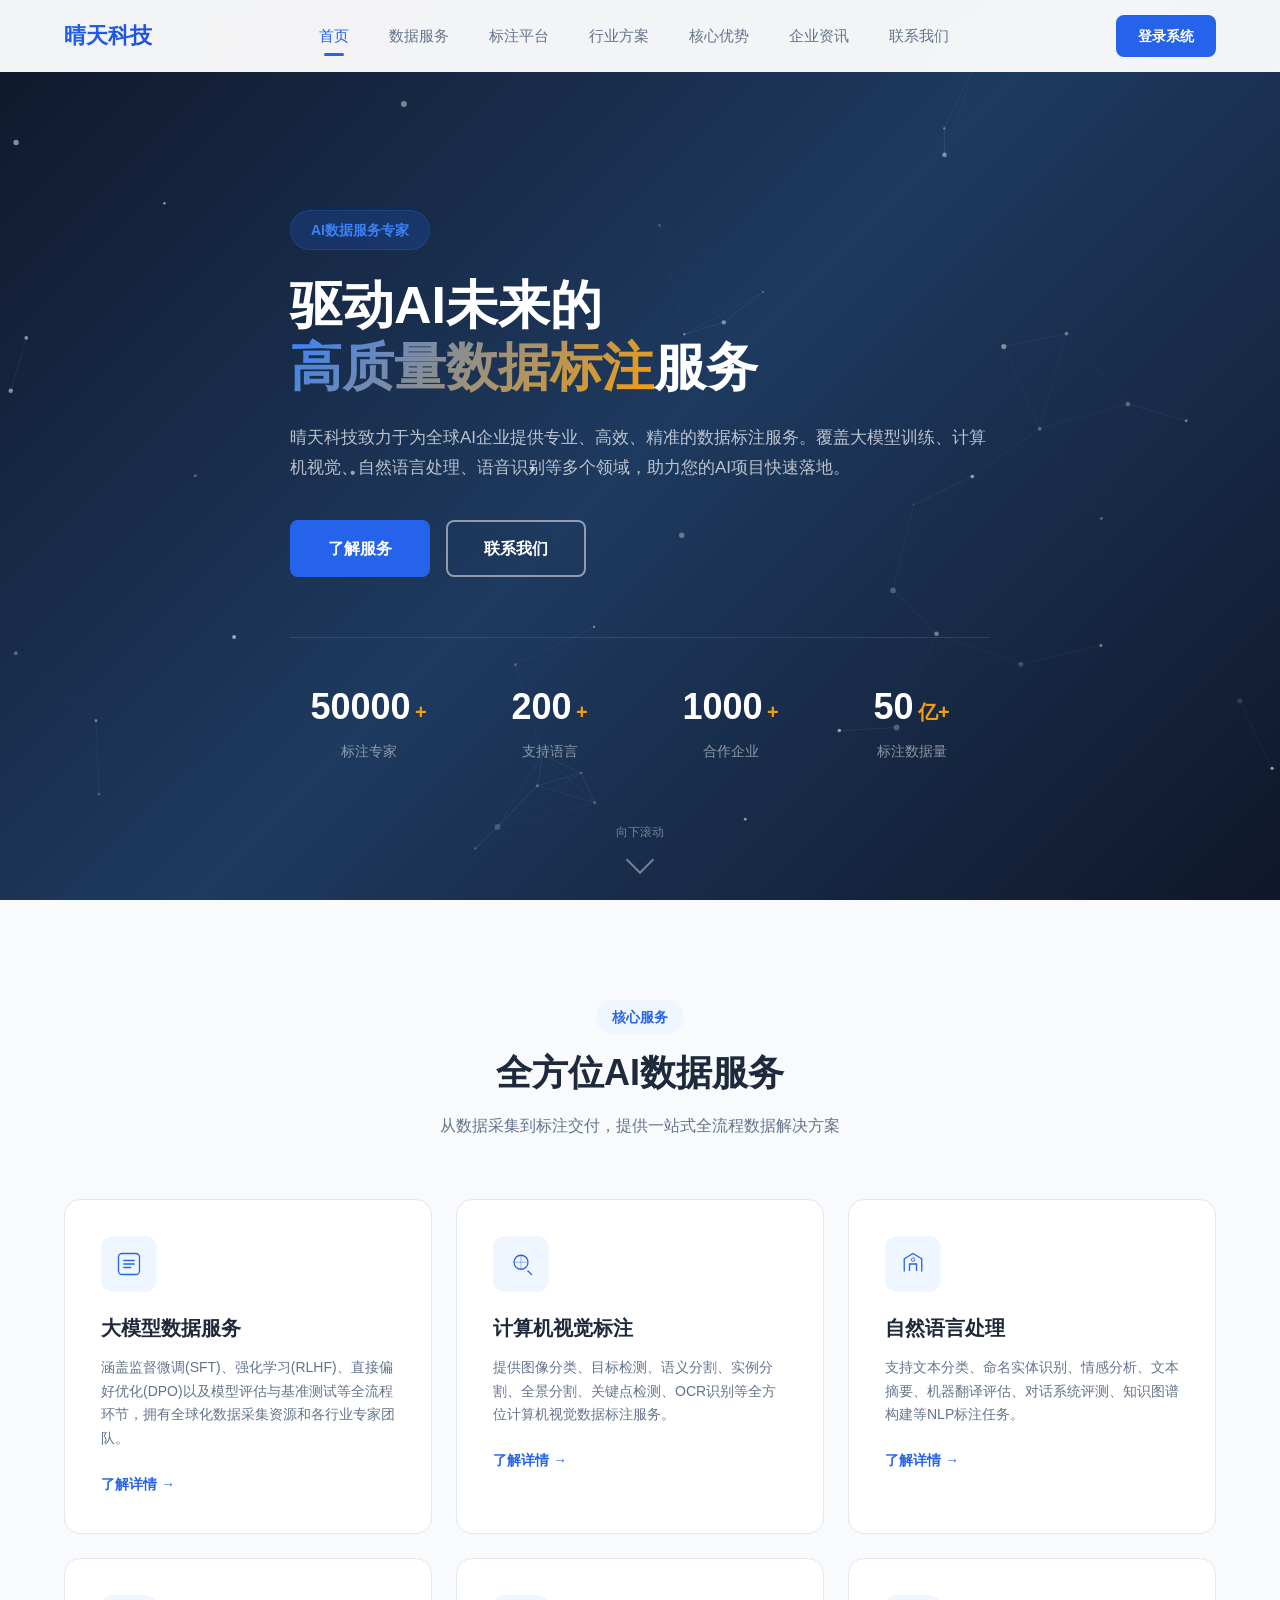
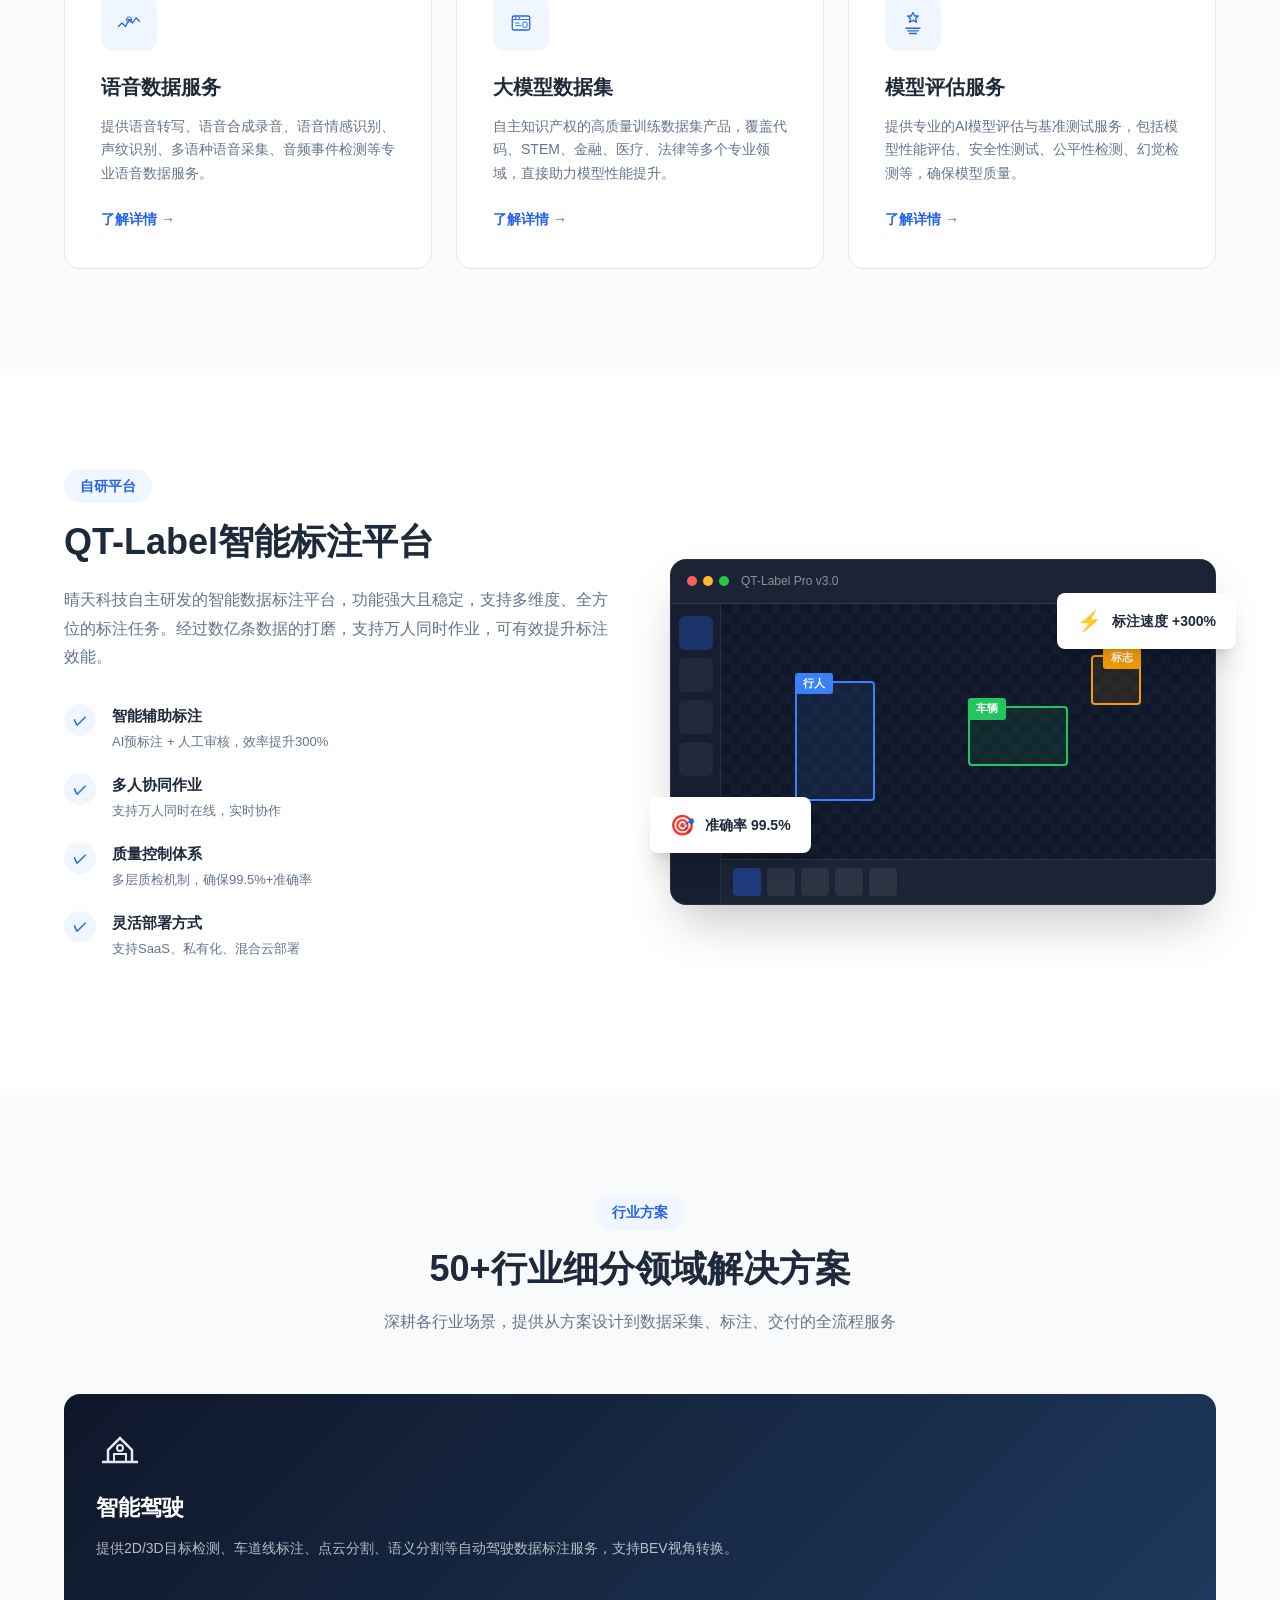
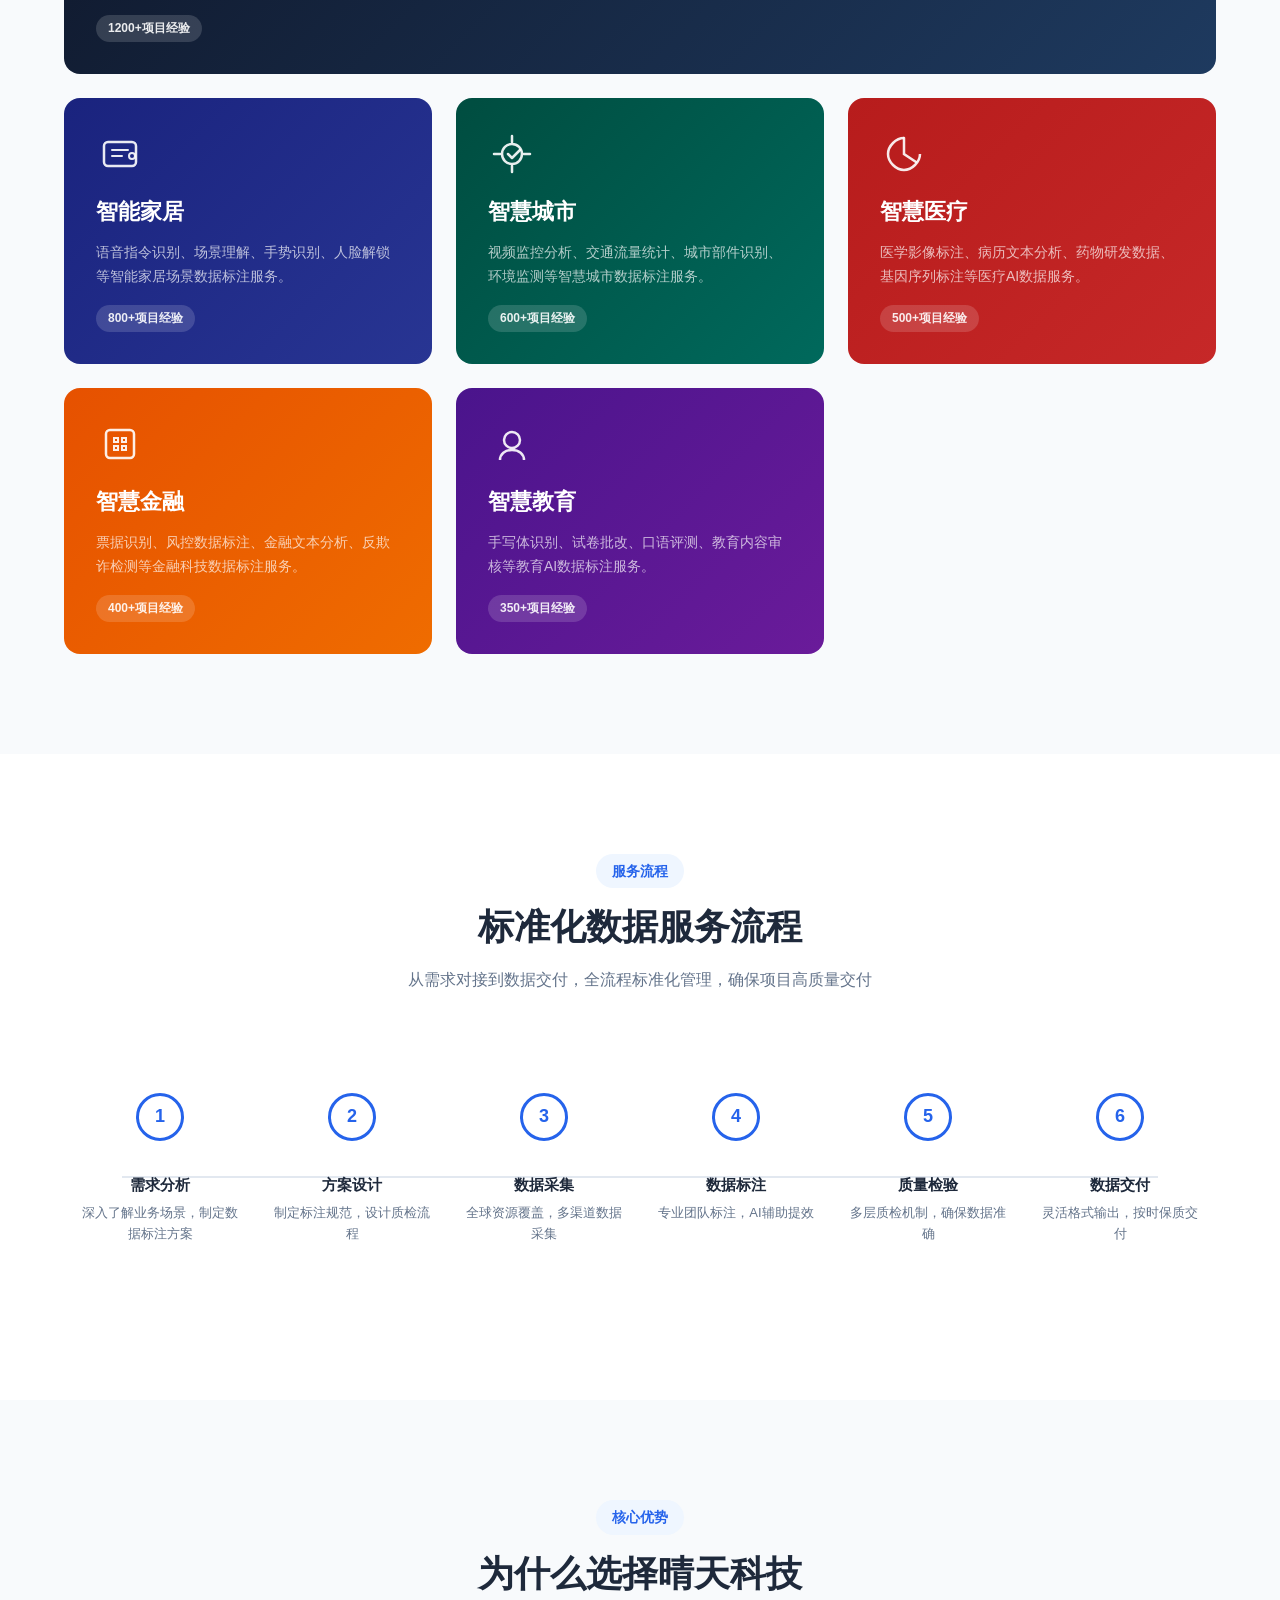
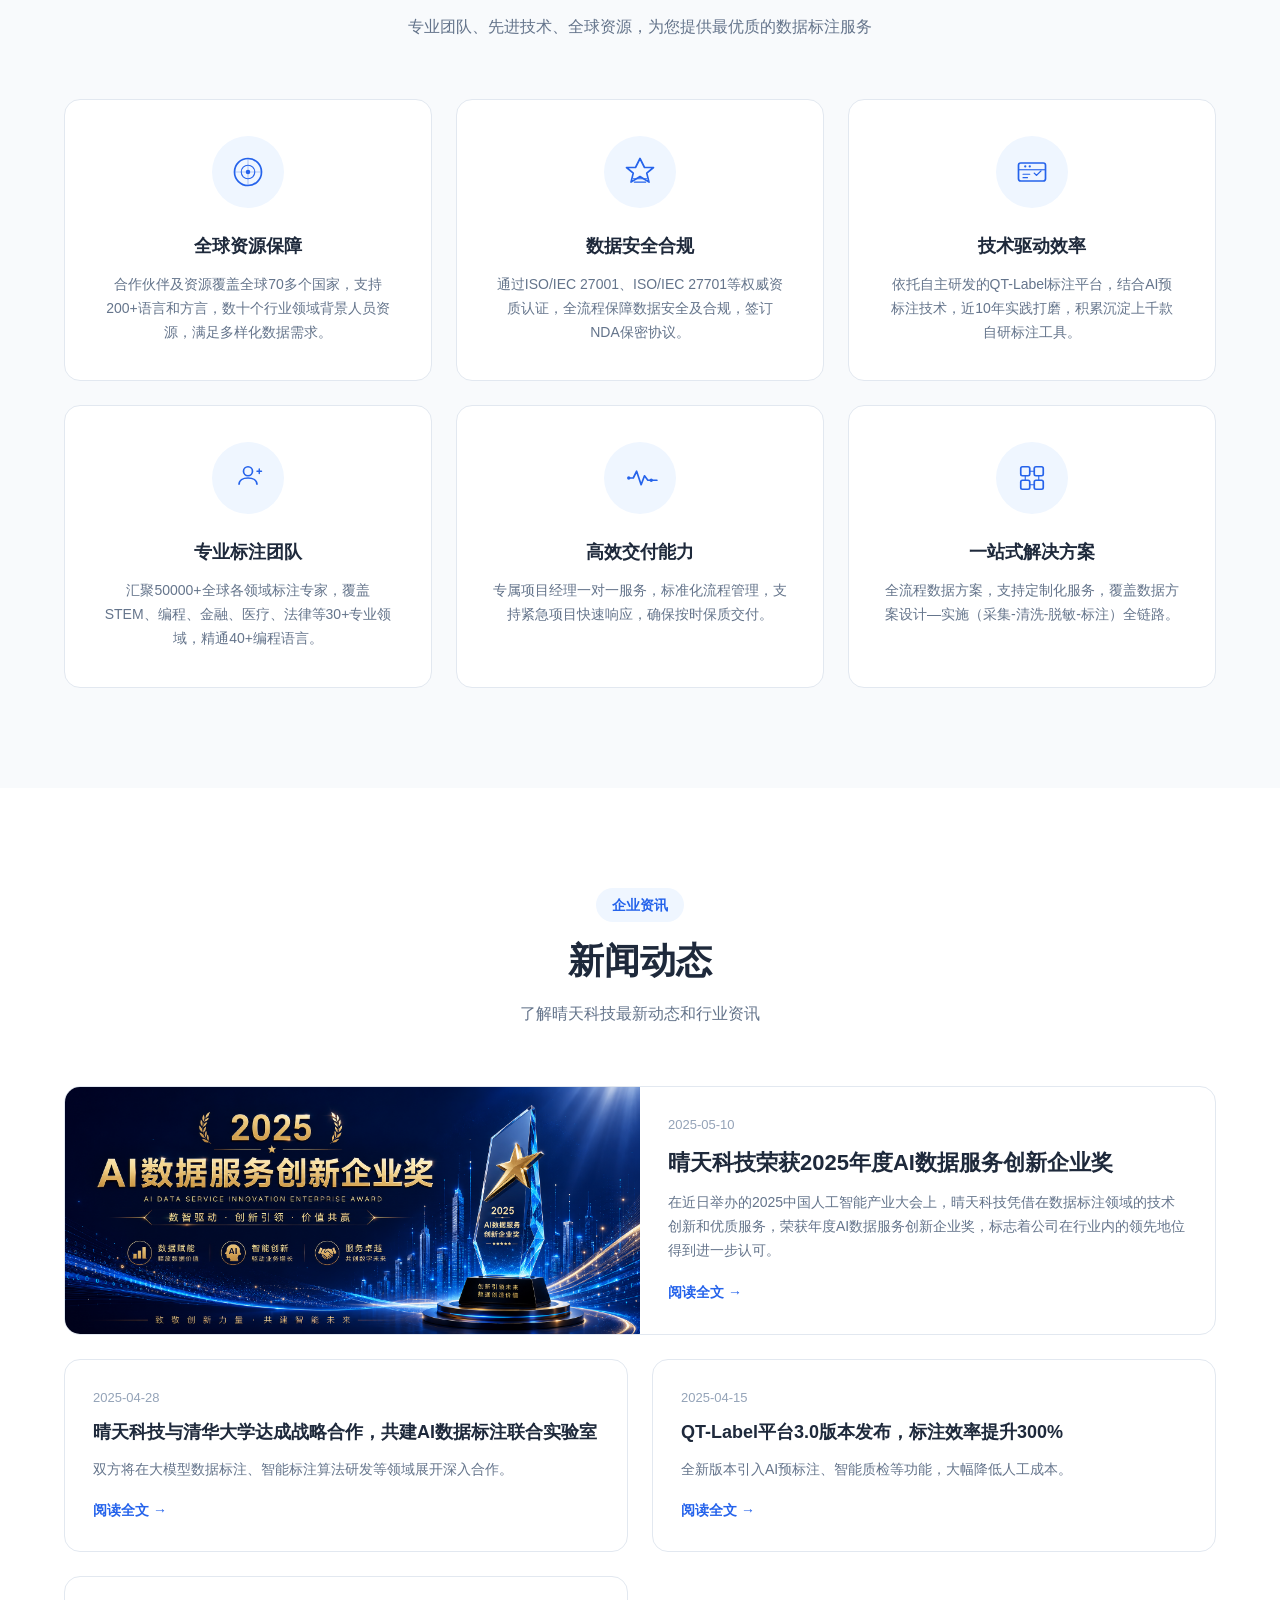
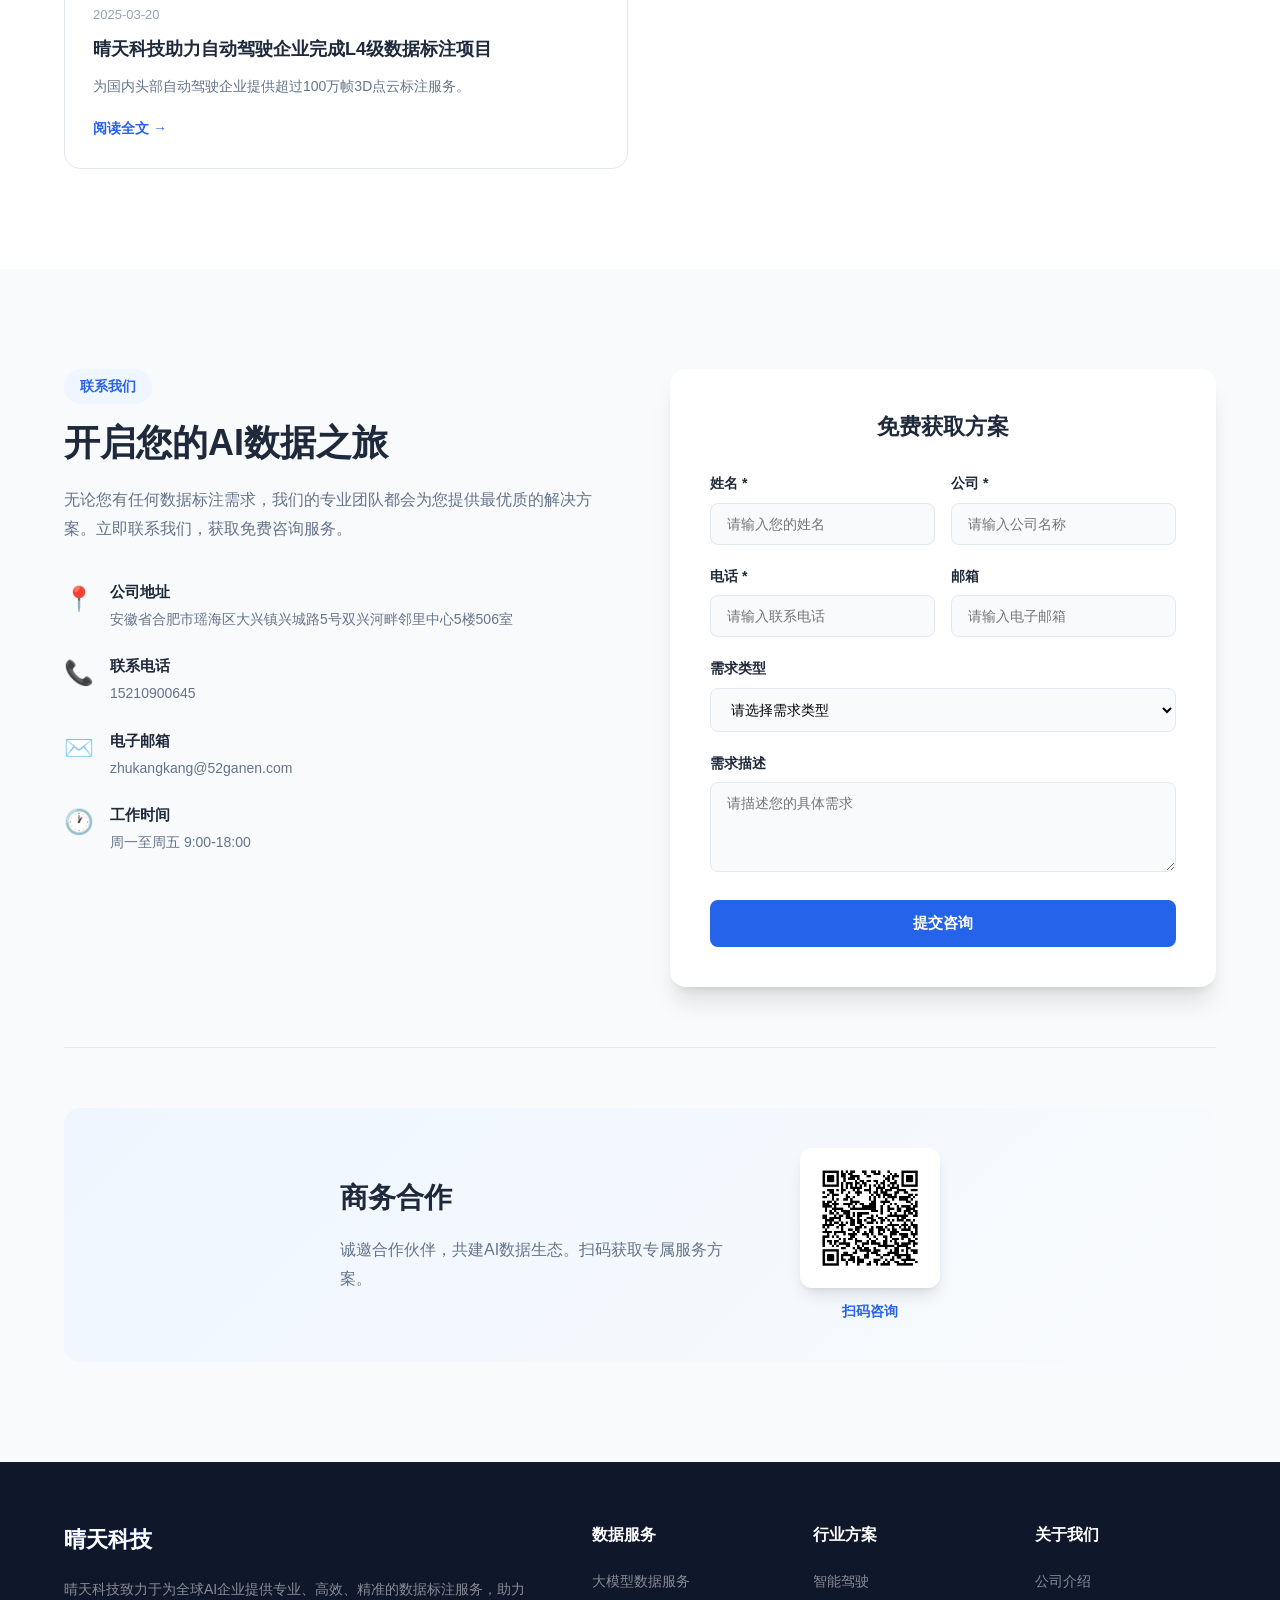
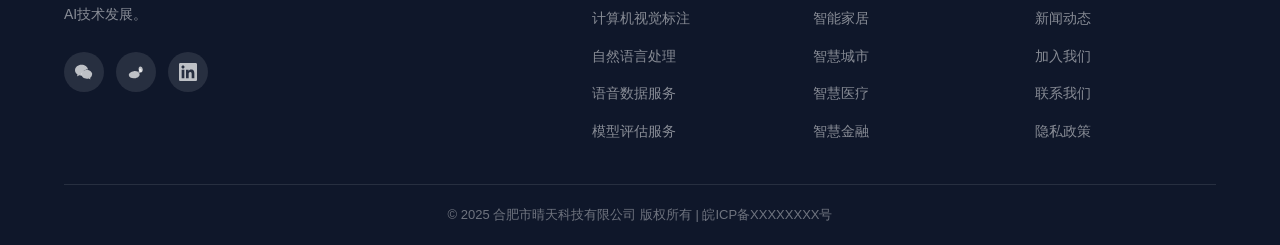
==== index.html @ 5d508712 "去掉小太阳" ====
<!DOCTYPE html>
<html lang="zh-CN">
<head>
    <meta charset="UTF-8">
    <meta name="viewport" content="width=device-width, initial-scale=1.0">
    <title>晴天科技 - 专业AI数据标注服务</title>
    <link rel="stylesheet" href="css/style.css">
    <link rel="icon" href="data:image/svg+xml,<svg xmlns='http://www.w3.org/2000/svg' viewBox='0 0 100 100'><text y='.9em' font-size='90'>☀</text></svg>">
</head>
<body>
    <header class="header">
        <div class="container">
            <div class="header-inner">
                <a href="#" class="logo">
                    
                    <span class="logo-text">晴天科技</span>
                </a>
                <nav class="nav" id="mainNav">
                    <a href="#home" class="nav-link active">首页</a>
                    <a href="#services" class="nav-link">数据服务</a>
                    <a href="#platform" class="nav-link">标注平台</a>
                    <a href="#solutions" class="nav-link">行业方案</a>
                    <a href="#advantages" class="nav-link">核心优势</a>
                    <a href="#news" class="nav-link">企业资讯</a>
                    <a href="#contact" class="nav-link">联系我们</a>
                </nav>
                <div class="header-right">
                    <a href="https://console.qingtiankeji.cn" class="btn btn-primary btn-sm">登录系统</a>
                    <button class="menu-toggle" id="menuToggle" aria-label="菜单">
                        <span></span>
                        <span></span>
                        <span></span>
                    </button>
                </div>
            </div>
        </div>
    </header>

    <section id="home" class="hero">
        <div class="hero-bg">
            <div class="hero-particle" id="particles"></div>
        </div>
        <div class="container">
            <div class="hero-content">
                <div class="hero-badge">AI数据服务专家</div>
                <h1 class="hero-title">驱动AI未来的<br><span class="text-gradient">高质量数据标注</span>服务</h1>
                <p class="hero-desc">晴天科技致力于为全球AI企业提供专业、高效、精准的数据标注服务。覆盖大模型训练、计算机视觉、自然语言处理、语音识别等多个领域，助力您的AI项目快速落地。</p>
                <div class="hero-actions">
                    <a href="#services" class="btn btn-primary btn-lg">了解服务</a>
                    <a href="#contact" class="btn btn-outline btn-lg">联系我们</a>
                </div>
                <div class="hero-stats">
                    <div class="stat-item">
                        <span class="stat-num" data-target="50000">0</span>
                        <span class="stat-unit">+</span>
                        <span class="stat-label">标注专家</span>
                    </div>
                    <div class="stat-item">
                        <span class="stat-num" data-target="200">0</span>
                        <span class="stat-unit">+</span>
                        <span class="stat-label">支持语言</span>
                    </div>
                    <div class="stat-item">
                        <span class="stat-num" data-target="1000">0</span>
                        <span class="stat-unit">+</span>
                        <span class="stat-label">合作企业</span>
                    </div>
                    <div class="stat-item">
                        <span class="stat-num" data-target="50">0</span>
                        <span class="stat-unit">亿+</span>
                        <span class="stat-label">标注数据量</span>
                    </div>
                </div>
            </div>
        </div>
        <div class="hero-scroll">
            <span>向下滚动</span>
            <div class="scroll-arrow"></div>
        </div>
    </section>

    <section id="services" class="section services">
        <div class="container">
            <div class="section-header">
                <span class="section-tag">核心服务</span>
                <h2 class="section-title">全方位AI数据服务</h2>
                <p class="section-desc">从数据采集到标注交付，提供一站式全流程数据解决方案</p>
            </div>
            <div class="services-grid">
                <div class="service-card" data-aos="fade-up">
                    <div class="service-icon">
                        <svg viewBox="0 0 64 64" fill="none" xmlns="http://www.w3.org/2000/svg">
                            <rect x="8" y="8" width="48" height="48" rx="8" stroke="currentColor" stroke-width="3"/>
                            <path d="M20 24h24M20 32h24M20 40h16" stroke="currentColor" stroke-width="3" stroke-linecap="round"/>
                        </svg>
                    </div>
                    <h3 class="service-title">大模型数据服务</h3>
                    <p class="service-desc">涵盖监督微调(SFT)、强化学习(RLHF)、直接偏好优化(DPO)以及模型评估与基准测试等全流程环节，拥有全球化数据采集资源和各行业专家团队。</p>
                    <a href="detail-llm.html" class="service-link">了解详情 <span>→</span></a>
                </div>
                <div class="service-card" data-aos="fade-up" data-aos-delay="100">
                    <div class="service-icon">
                        <svg viewBox="0 0 64 64" fill="none" xmlns="http://www.w3.org/2000/svg">
                            <circle cx="32" cy="28" r="16" stroke="currentColor" stroke-width="3"/>
                            <path d="M32 12v32M16 28h32" stroke="currentColor" stroke-width="2" stroke-opacity="0.5"/>
                            <path d="M48 48l8 8" stroke="currentColor" stroke-width="3" stroke-linecap="round"/>
                        </svg>
                    </div>
                    <h3 class="service-title">计算机视觉标注</h3>
                    <p class="service-desc">提供图像分类、目标检测、语义分割、实例分割、全景分割、关键点检测、OCR识别等全方位计算机视觉数据标注服务。</p>
                    <a href="detail-cv.html" class="service-link">了解详情 <span>→</span></a>
                </div>
                <div class="service-card" data-aos="fade-up" data-aos-delay="200">
                    <div class="service-icon">
                        <svg viewBox="0 0 64 64" fill="none" xmlns="http://www.w3.org/2000/svg">
                            <path d="M12 48V20l20-12 20 12v28" stroke="currentColor" stroke-width="3" stroke-linecap="round" stroke-linejoin="round"/>
                            <path d="M24 48V32h16v16" stroke="currentColor" stroke-width="3"/>
                            <circle cx="32" cy="22" r="4" stroke="currentColor" stroke-width="2"/>
                        </svg>
                    </div>
                    <h3 class="service-title">自然语言处理</h3>
                    <p class="service-desc">支持文本分类、命名实体识别、情感分析、文本摘要、机器翻译评估、对话系统评测、知识图谱构建等NLP标注任务。</p>
                    <a href="detail-nlp.html" class="service-link">了解详情 <span>→</span></a>
                </div>
                <div class="service-card" data-aos="fade-up" data-aos-delay="300">
                    <div class="service-icon">
                        <svg viewBox="0 0 64 64" fill="none" xmlns="http://www.w3.org/2000/svg">
                            <path d="M8 40l8-8 8 8 8-16 8 8 8-12 8 8" stroke="currentColor" stroke-width="3" stroke-linecap="round" stroke-linejoin="round"/>
                            <circle cx="32" cy="24" r="6" stroke="currentColor" stroke-width="2"/>
                            <path d="M26 24h12" stroke="currentColor" stroke-width="2" stroke-linecap="round"/>
                        </svg>
                    </div>
                    <h3 class="service-title">语音数据服务</h3>
                    <p class="service-desc">提供语音转写、语音合成录音、语音情感识别、声纹识别、多语种语音采集、音频事件检测等专业语音数据服务。</p>
                    <a href="detail-voice.html" class="service-link">了解详情 <span>→</span></a>
                </div>
                <div class="service-card" data-aos="fade-up" data-aos-delay="400">
                    <div class="service-icon">
                        <svg viewBox="0 0 64 64" fill="none" xmlns="http://www.w3.org/2000/svg">
                            <rect x="12" y="16" width="40" height="32" rx="4" stroke="currentColor" stroke-width="3"/>
                            <path d="M12 24h40" stroke="currentColor" stroke-width="2"/>
                            <circle cx="20" cy="20" r="2" fill="currentColor"/>
                            <circle cx="28" cy="20" r="2" fill="currentColor"/>
                            <path d="M20 32h8M20 38h12" stroke="currentColor" stroke-width="2" stroke-linecap="round"/>
                            <rect x="36" y="30" width="10" height="12" rx="2" stroke="currentColor" stroke-width="2"/>
                        </svg>
                    </div>
                    <h3 class="service-title">大模型数据集</h3>
                    <p class="service-desc">自主知识产权的高质量训练数据集产品，覆盖代码、STEM、金融、医疗、法律等多个专业领域，直接助力模型性能提升。</p>
                    <a href="detail-dataset.html" class="service-link">了解详情 <span>→</span></a>
                </div>
                <div class="service-card" data-aos="fade-up" data-aos-delay="500">
                    <div class="service-icon">
                        <svg viewBox="0 0 64 64" fill="none" xmlns="http://www.w3.org/2000/svg">
                            <path d="M32 8l4 8h8l-6 6 2 8-8-4-8 4 2-8-6-6h8z" stroke="currentColor" stroke-width="3" stroke-linejoin="round"/>
                            <path d="M16 44h32M20 50h24M24 56h16" stroke="currentColor" stroke-width="3" stroke-linecap="round"/>
                        </svg>
                    </div>
                    <h3 class="service-title">模型评估服务</h3>
                    <p class="service-desc">提供专业的AI模型评估与基准测试服务，包括模型性能评估、安全性测试、公平性检测、幻觉检测等，确保模型质量。</p>
                    <a href="detail-eval.html" class="service-link">了解详情 <span>→</span></a>
                </div>
            </div>
        </div>
    </section>

    <section id="platform" class="section platform">
        <div class="container">
            <div class="platform-layout">
                <div class="platform-content">
                    <span class="section-tag">自研平台</span>
                    <h2 class="section-title">QT-Label智能标注平台</h2>
                    <p class="platform-desc">晴天科技自主研发的智能数据标注平台，功能强大且稳定，支持多维度、全方位的标注任务。经过数亿条数据的打磨，支持万人同时作业，可有效提升标注效能。</p>
                    <div class="platform-features">
                        <div class="feature-item">
                            <div class="feature-icon">✓</div>
                            <div class="feature-info">
                                <h4>智能辅助标注</h4>
                                <p>AI预标注 + 人工审核，效率提升300%</p>
                            </div>
                        </div>
                        <div class="feature-item">
                            <div class="feature-icon">✓</div>
                            <div class="feature-info">
                                <h4>多人协同作业</h4>
                                <p>支持万人同时在线，实时协作</p>
                            </div>
                        </div>
                        <div class="feature-item">
                            <div class="feature-icon">✓</div>
                            <div class="feature-info">
                                <h4>质量控制体系</h4>
                                <p>多层质检机制，确保99.5%+准确率</p>
                            </div>
                        </div>
                        <div class="feature-item">
                            <div class="feature-icon">✓</div>
                            <div class="feature-info">
                                <h4>灵活部署方式</h4>
                                <p>支持SaaS、私有化、混合云部署</p>
                            </div>
                        </div>
                    </div>
                </div>
                <div class="platform-visual">
                    <div class="platform-screen">
                        <div class="screen-header">
                            <div class="screen-dots">
                                <span></span><span></span><span></span>
                            </div>
                            <span class="screen-title">QT-Label Pro v3.0</span>
                        </div>
                        <div class="screen-content">
                            <div class="screen-sidebar">
                                <div class="sidebar-item active"></div>
                                <div class="sidebar-item"></div>
                                <div class="sidebar-item"></div>
                                <div class="sidebar-item"></div>
                            </div>
                            <div class="screen-main">
                                <div class="canvas-area">
                                    <div class="annotation-box box1"></div>
                                    <div class="annotation-box box2"></div>
                                    <div class="annotation-box box3"></div>
                                    <div class="label-tag tag1">行人</div>
                                    <div class="label-tag tag2">车辆</div>
                                    <div class="label-tag tag3">标志</div>
                                </div>
                                <div class="screen-toolbar">
                                    <div class="tool-btn active"></div>
                                    <div class="tool-btn"></div>
                                    <div class="tool-btn"></div>
                                    <div class="tool-btn"></div>
                                    <div class="tool-btn"></div>
                                </div>
                            </div>
                        </div>
                    </div>
                    <div class="platform-float-card card1">
                        <span class="float-icon">⚡</span>
                        <span>标注速度 +300%</span>
                    </div>
                    <div class="platform-float-card card2">
                        <span class="float-icon">🎯</span>
                        <span>准确率 99.5%</span>
                    </div>
                </div>
            </div>
        </div>
    </section>

    <section id="solutions" class="section solutions">
        <div class="container">
            <div class="section-header">
                <span class="section-tag">行业方案</span>
                <h2 class="section-title">50+行业细分领域解决方案</h2>
                <p class="section-desc">深耕各行业场景，提供从方案设计到数据采集、标注、交付的全流程服务</p>
            </div>
            <div class="solutions-grid">
                <div class="solution-card solution-main">
                    <div class="solution-bg"></div>
                    <div class="solution-info">
                        <div class="solution-icon">
                            <svg viewBox="0 0 48 48" fill="none"><path d="M6 36h36M12 36V24l12-12 12 12v12" stroke="currentColor" stroke-width="2.5"/><path d="M18 36v-8h12v8" stroke="currentColor" stroke-width="2"/><circle cx="24" cy="22" r="3" stroke="currentColor" stroke-width="2"/></svg>
                        </div>
                        <h3>智能驾驶</h3>
                        <p>提供2D/3D目标检测、车道线标注、点云分割、语义分割等自动驾驶数据标注服务，支持BEV视角转换。</p>
                        <span class="solution-count">1200+项目经验</span>
                    </div>
                </div>
                <div class="solution-card">
                    <div class="solution-bg"></div>
                    <div class="solution-info">
                        <div class="solution-icon">
                            <svg viewBox="0 0 48 48" fill="none"><rect x="8" y="12" width="32" height="24" rx="4" stroke="currentColor" stroke-width="2.5"/><path d="M16 20h16M16 26h10" stroke="currentColor" stroke-width="2" stroke-linecap="round"/><circle cx="36" cy="26" r="3" stroke="currentColor" stroke-width="2"/></svg>
                        </div>
                        <h3>智能家居</h3>
                        <p>语音指令识别、场景理解、手势识别、人脸解锁等智能家居场景数据标注服务。</p>
                        <span class="solution-count">800+项目经验</span>
                    </div>
                </div>
                <div class="solution-card">
                    <div class="solution-bg"></div>
                    <div class="solution-info">
                        <div class="solution-icon">
                            <svg viewBox="0 0 48 48" fill="none"><path d="M24 6v6M24 36v6M6 24h6M36 24h6" stroke="currentColor" stroke-width="2.5" stroke-linecap="round"/><circle cx="24" cy="24" r="10" stroke="currentColor" stroke-width="2.5"/><path d="M20 24l4 4 8-8" stroke="currentColor" stroke-width="2.5" stroke-linecap="round" stroke-linejoin="round"/></svg>
                        </div>
                        <h3>智慧城市</h3>
                        <p>视频监控分析、交通流量统计、城市部件识别、环境监测等智慧城市数据标注服务。</p>
                        <span class="solution-count">600+项目经验</span>
                    </div>
                </div>
                <div class="solution-card">
                    <div class="solution-bg"></div>
                    <div class="solution-info">
                        <div class="solution-icon">
                            <svg viewBox="0 0 48 48" fill="none"><path d="M24 8c-8 0-16 8-16 16s8 16 16 16 16-8 16-16" stroke="currentColor" stroke-width="2.5"/><path d="M24 8v16l12 8" stroke="currentColor" stroke-width="2.5" stroke-linecap="round"/></svg>
                        </div>
                        <h3>智慧医疗</h3>
                        <p>医学影像标注、病历文本分析、药物研发数据、基因序列标注等医疗AI数据服务。</p>
                        <span class="solution-count">500+项目经验</span>
                    </div>
                </div>
                <div class="solution-card">
                    <div class="solution-bg"></div>
                    <div class="solution-info">
                        <div class="solution-icon">
                            <svg viewBox="0 0 48 48" fill="none"><rect x="10" y="10" width="28" height="28" rx="4" stroke="currentColor" stroke-width="2.5"/><path d="M18 18h4v4h-4zM26 18h4v4h-4zM18 26h4v4h-4zM26 26h4v4h-4z" stroke="currentColor" stroke-width="2"/></svg>
                        </div>
                        <h3>智慧金融</h3>
                        <p>票据识别、风控数据标注、金融文本分析、反欺诈检测等金融科技数据标注服务。</p>
                        <span class="solution-count">400+项目经验</span>
                    </div>
                </div>
                <div class="solution-card">
                    <div class="solution-bg"></div>
                    <div class="solution-info">
                        <div class="solution-icon">
                            <svg viewBox="0 0 48 48" fill="none"><circle cx="24" cy="20" r="8" stroke="currentColor" stroke-width="2.5"/><path d="M12 40c0-6 5-10 12-10s12 4 12 10" stroke="currentColor" stroke-width="2.5"/></svg>
                        </div>
                        <h3>智慧教育</h3>
                        <p>手写体识别、试卷批改、口语评测、教育内容审核等教育AI数据标注服务。</p>
                        <span class="solution-count">350+项目经验</span>
                    </div>
                </div>
            </div>
        </div>
    </section>

    <section class="section data-flow">
        <div class="container">
            <div class="section-header">
                <span class="section-tag">服务流程</span>
                <h2 class="section-title">标准化数据服务流程</h2>
                <p class="section-desc">从需求对接到数据交付，全流程标准化管理，确保项目高质量交付</p>
            </div>
            <div class="flow-timeline">
                <div class="flow-line"></div>
                <div class="flow-step">
                    <div class="flow-dot">1</div>
                    <div class="flow-card">
                        <h4>需求分析</h4>
                        <p>深入了解业务场景，制定数据标注方案</p>
                    </div>
                </div>
                <div class="flow-step">
                    <div class="flow-dot">2</div>
                    <div class="flow-card">
                        <h4>方案设计</h4>
                        <p>制定标注规范，设计质检流程</p>
                    </div>
                </div>
                <div class="flow-step">
                    <div class="flow-dot">3</div>
                    <div class="flow-card">
                        <h4>数据采集</h4>
                        <p>全球资源覆盖，多渠道数据采集</p>
                    </div>
                </div>
                <div class="flow-step">
                    <div class="flow-dot">4</div>
                    <div class="flow-card">
                        <h4>数据标注</h4>
                        <p>专业团队标注，AI辅助提效</p>
                    </div>
                </div>
                <div class="flow-step">
                    <div class="flow-dot">5</div>
                    <div class="flow-card">
                        <h4>质量检验</h4>
                        <p>多层质检机制，确保数据准确</p>
                    </div>
                </div>
                <div class="flow-step">
                    <div class="flow-dot">6</div>
                    <div class="flow-card">
                        <h4>数据交付</h4>
                        <p>灵活格式输出，按时保质交付</p>
                    </div>
                </div>
            </div>
        </div>
    </section>

    <section id="advantages" class="section advantages">
        <div class="container">
            <div class="section-header">
                <span class="section-tag">核心优势</span>
                <h2 class="section-title">为什么选择晴天科技</h2>
                <p class="section-desc">专业团队、先进技术、全球资源，为您提供最优质的数据标注服务</p>
            </div>
            <div class="advantages-grid">
                <div class="advantage-card">
                    <div class="advantage-icon">
                        <svg viewBox="0 0 64 64" fill="none"><circle cx="32" cy="32" r="24" stroke="currentColor" stroke-width="3"/><path d="M32 8v48M8 32h48" stroke="currentColor" stroke-width="2" stroke-opacity="0.3"/><circle cx="32" cy="32" r="12" stroke="currentColor" stroke-width="2"/><circle cx="32" cy="32" r="4" fill="currentColor"/></svg>
                    </div>
                    <h3>全球资源保障</h3>
                    <p>合作伙伴及资源覆盖全球70多个国家，支持200+语言和方言，数十个行业领域背景人员资源，满足多样化数据需求。</p>
                </div>
                <div class="advantage-card">
                    <div class="advantage-icon">
                        <svg viewBox="0 0 64 64" fill="none"><path d="M32 8L40 24h16l-12 10 4 16-16-10-16 10 4-16L8 24h16z" stroke="currentColor" stroke-width="3" stroke-linejoin="round"/><path d="M20 44h24M22 50h20" stroke="currentColor" stroke-width="2" stroke-linecap="round"/></svg>
                    </div>
                    <h3>数据安全合规</h3>
                    <p>通过ISO/IEC 27001、ISO/IEC 27701等权威资质认证，全流程保障数据安全及合规，签订NDA保密协议。</p>
                </div>
                <div class="advantage-card">
                    <div class="advantage-icon">
                        <svg viewBox="0 0 64 64" fill="none"><rect x="8" y="16" width="48" height="32" rx="4" stroke="currentColor" stroke-width="3"/><path d="M8 28h48" stroke="currentColor" stroke-width="2"/><circle cx="20" cy="22" r="2" fill="currentColor"/><circle cx="28" cy="22" r="2" fill="currentColor"/><path d="M16 36h12M16 42h8" stroke="currentColor" stroke-width="2" stroke-linecap="round"/><path d="M36 34l4 4 8-8" stroke="currentColor" stroke-width="2.5" stroke-linecap="round" stroke-linejoin="round"/></svg>
                    </div>
                    <h3>技术驱动效率</h3>
                    <p>依托自主研发的QT-Label标注平台，结合AI预标注技术，近10年实践打磨，积累沉淀上千款自研标注工具。</p>
                </div>
                <div class="advantage-card">
                    <div class="advantage-icon">
                        <svg viewBox="0 0 64 64" fill="none"><circle cx="32" cy="20" r="8" stroke="currentColor" stroke-width="3"/><path d="M16 44c0-8 7-12 16-12s16 4 16 12" stroke="currentColor" stroke-width="3"/><path d="M48 20h8M52 16v8" stroke="currentColor" stroke-width="2.5" stroke-linecap="round"/></svg>
                    </div>
                    <h3>专业标注团队</h3>
                    <p>汇聚50000+全球各领域标注专家，覆盖STEM、编程、金融、医疗、法律等30+专业领域，精通40+编程语言。</p>
                </div>
                <div class="advantage-card">
                    <div class="advantage-icon">
                        <svg viewBox="0 0 64 64" fill="none"><path d="M12 32h8l6-12 8 24 6-16 6 8h16" stroke="currentColor" stroke-width="3" stroke-linecap="round" stroke-linejoin="round"/><circle cx="12" cy="32" r="3" fill="currentColor"/><circle cx="52" cy="36" r="3" fill="currentColor"/></svg>
                    </div>
                    <h3>高效交付能力</h3>
                    <p>专属项目经理一对一服务，标准化流程管理，支持紧急项目快速响应，确保按时保质交付。</p>
                </div>
                <div class="advantage-card">
                    <div class="advantage-icon">
                        <svg viewBox="0 0 64 64" fill="none"><rect x="12" y="12" width="16" height="16" rx="3" stroke="currentColor" stroke-width="3"/><rect x="36" y="12" width="16" height="16" rx="3" stroke="currentColor" stroke-width="3"/><rect x="12" y="36" width="16" height="16" rx="3" stroke="currentColor" stroke-width="3"/><rect x="36" y="36" width="16" height="16" rx="3" stroke="currentColor" stroke-width="3"/><path d="M28 20h8M20 28v8M44 28v8M28 44h8" stroke="currentColor" stroke-width="2" stroke-linecap="round"/></svg>
                    </div>
                    <h3>一站式解决方案</h3>
                    <p>全流程数据方案，支持定制化服务，覆盖数据方案设计—实施（采集-清洗-脱敏-标注）全链路。</p>
                </div>
            </div>
        </div>
    </section>

    <!-- <section class="section partners">
        <div class="container">
            <div class="section-header">
                <span class="section-tag">合作伙伴</span>
                <h2 class="section-title">1000+企业信赖之选</h2>
            </div>
            <div class="partners-marquee">
                <div class="marquee-track">
                    <div class="partner-logo">华为</div>
                    <div class="partner-logo">百度</div>
                    <div class="partner-logo">腾讯</div>
                    <div class="partner-logo">阿里巴巴</div>
                    <div class="partner-logo">字节跳动</div>
                    <div class="partner-logo">美团</div>
                    <div class="partner-logo">京东</div>
                    <div class="partner-logo">小米</div>
                    <div class="partner-logo">OPPO</div>
                    <div class="partner-logo">商汤科技</div>
                    <div class="partner-logo">华为</div>
                    <div class="partner-logo">百度</div>
                    <div class="partner-logo">腾讯</div>
                    <div class="partner-logo">阿里巴巴</div>
                    <div class="partner-logo">字节跳动</div>
                    <div class="partner-logo">美团</div>
                    <div class="partner-logo">京东</div>
                    <div class="partner-logo">小米</div>
                    <div class="partner-logo">OPPO</div>
                    <div class="partner-logo">商汤科技</div>
                </div>
            </div>
        </div>
    </section> -->

    <section id="news" class="section news">
        <div class="container">
            <div class="section-header">
                <span class="section-tag">企业资讯</span>
                <h2 class="section-title">新闻动态</h2>
                <p class="section-desc">了解晴天科技最新动态和行业资讯</p>
            </div>
            <div class="news-grid">
                <div class="news-card news-featured">
                    <div class="news-image">
                        <img src="images/ai2025.jpg" alt="晴天科技荣获AI数据服务创新企业奖" class="news-img">
                    </div>
                    <div class="news-info">
                        <span class="news-date">2025-05-10</span>
                        <h3 class="news-title">晴天科技荣获2025年度AI数据服务创新企业奖</h3>
                        <p class="news-excerpt">在近日举办的2025中国人工智能产业大会上，晴天科技凭借在数据标注领域的技术创新和优质服务，荣获年度AI数据服务创新企业奖，标志着公司在行业内的领先地位得到进一步认可。</p>
                        <a href="news-1.html" class="news-link">阅读全文 →</a>
                    </div>
                </div>
                <div class="news-card">
                    <div class="news-info">
                        <span class="news-date">2025-04-28</span>
                        <h3 class="news-title">晴天科技与清华大学达成战略合作，共建AI数据标注联合实验室</h3>
                        <p class="news-excerpt">双方将在大模型数据标注、智能标注算法研发等领域展开深入合作。</p>
                        <a href="news-2.html" class="news-link">阅读全文 →</a>
                    </div>
                </div>
                <div class="news-card">
                    <div class="news-info">
                        <span class="news-date">2025-04-15</span>
                        <h3 class="news-title">QT-Label平台3.0版本发布，标注效率提升300%</h3>
                        <p class="news-excerpt">全新版本引入AI预标注、智能质检等功能，大幅降低人工成本。</p>
                        <a href="news-3.html" class="news-link">阅读全文 →</a>
                    </div>
                </div>
                <div class="news-card">
                    <div class="news-info">
                        <span class="news-date">2025-03-20</span>
                        <h3 class="news-title">晴天科技助力自动驾驶企业完成L4级数据标注项目</h3>
                        <p class="news-excerpt">为国内头部自动驾驶企业提供超过100万帧3D点云标注服务。</p>
                        <a href="news-4.html" class="news-link">阅读全文 →</a>
                    </div>
                </div>
            </div>
        </div>
    </section>

    <section id="contact" class="section contact">
        <div class="container">
            <div class="contact-layout">
                <div class="contact-info">
                    <span class="section-tag">联系我们</span>
                    <h2 class="section-title">开启您的AI数据之旅</h2>
                    <p class="contact-desc">无论您有任何数据标注需求，我们的专业团队都会为您提供最优质的解决方案。立即联系我们，获取免费咨询服务。</p>
                    <div class="contact-items">
                        <div class="contact-item">
                            <div class="contact-icon">📍</div>
                            <div>
                                <h4>公司地址</h4>
                                <p>安徽省合肥市瑶海区大兴镇兴城路5号双兴河畔邻里中心5楼506室</p>
                            </div>
                        </div>
                        <div class="contact-item">
                            <div class="contact-icon">📞</div>
                            <div>
                                <h4>联系电话</h4>
                                <p>15210900645</p>
                            </div>
                        </div>
                        <div class="contact-item">
                            <div class="contact-icon">✉️</div>
                            <div>
                                <h4>电子邮箱</h4>
                                <p>zhukangkang@52ganen.com</p>
                            </div>
                        </div>
                        <div class="contact-item">
                            <div class="contact-icon">🕐</div>
                            <div>
                                <h4>工作时间</h4>
                                <p>周一至周五 9:00-18:00</p>
                            </div>
                        </div>
                    </div>
                </div>
                <div class="contact-form-wrap">
                    <form class="contact-form" id="contactForm">
                        <h3>免费获取方案</h3>
                        <div class="form-row">
                            <div class="form-group">
                                <label>姓名 *</label>
                                <input type="text" name="name" placeholder="请输入您的姓名" required>
                            </div>
                            <div class="form-group">
                                <label>公司 *</label>
                                <input type="text" name="company" placeholder="请输入公司名称" required>
                            </div>
                        </div>
                        <div class="form-row">
                            <div class="form-group">
                                <label>电话 *</label>
                                <input type="tel" name="phone" placeholder="请输入联系电话" required>
                            </div>
                            <div class="form-group">
                                <label>邮箱</label>
                                <input type="email" name="email" placeholder="请输入电子邮箱">
                            </div>
                        </div>
                        <div class="form-group">
                            <label>需求类型</label>
                            <select name="type">
                                <option value="">请选择需求类型</option>
                                <option>大模型数据服务</option>
                                <option>图像标注</option>
                                <option>文本标注</option>
                                <option>语音标注</option>
                                <option>视频标注</option>
                                <option>其他</option>
                            </select>
                        </div>
                        <div class="form-group">
                            <label>需求描述</label>
                            <textarea name="message" rows="4" placeholder="请描述您的具体需求"></textarea>
                        </div>
                        <button type="submit" class="btn btn-primary btn-block">提交咨询</button>
                    </form>
                </div>
            </div>
            <div class="partner-section">
                <div class="partner-content">
                    <div class="partner-info">
                        <h3>商务合作</h3>
                        <p>诚邀合作伙伴，共建AI数据生态。扫码获取专属服务方案。</p>
                    </div>
                    <div class="partner-qr">
                        <img src="images/qt.png" alt="商务合作二维码" width="140" height="140">
                        <span class="qr-label">扫码咨询</span>
                    </div>
                </div>
            </div>
        </div>
    </section>

    <footer class="footer">
        <div class="container">
            <div class="footer-main">
                <div class="footer-brand">
                    <a href="#" class="logo">
                        
                        <span class="logo-text">晴天科技</span>
                    </a>
                    <p class="footer-desc">晴天科技致力于为全球AI企业提供专业、高效、精准的数据标注服务，助力AI技术发展。</p>
                    <div class="footer-social">
                        <a href="#" class="social-link" aria-label="微信">
                            <svg viewBox="0 0 24 24" fill="currentColor"><path d="M8.691 2.188C3.891 2.188 0 5.476 0 9.53c0 2.212 1.17 4.203 3.002 5.55a.59.59 0 01.213.665l-.39 1.48c-.019.07-.048.141-.048.213 0 .163.13.295.29.295a.326.326 0 00.167-.054l1.903-1.114a.864.864 0 01.717-.098 10.16 10.16 0 002.837.403c.276 0 .543-.027.811-.05a6.581 6.581 0 01-.253-1.82c0-3.571 3.354-6.47 7.488-6.47.254 0 .497.024.744.044C16.658 4.662 13.017 2.188 8.691 2.188z"/><path d="M23.013 15.15c0-3.276-3.211-5.936-7.17-5.936-3.958 0-7.17 2.66-7.17 5.936 0 3.277 3.212 5.937 7.17 5.937.79 0 1.552-.114 2.27-.317a.69.69 0 01.571.078l1.514.888a.259.259 0 00.133.043.234.234 0 00.231-.234c0-.058-.023-.113-.038-.169l-.31-1.178a.47.47 0 01.169-.528c1.46-1.075 2.38-2.66 2.38-4.52z"/></svg>
                        </a>
                        <a href="#" class="social-link" aria-label="微博">
                            <svg viewBox="0 0 24 24" fill="currentColor"><path d="M10.098 20.323c-3.977.391-7.414-1.406-7.672-4.02-.259-2.609 2.759-5.047 6.74-5.441 3.979-.394 7.413 1.404 7.671 4.018.259 2.6-2.759 5.049-6.737 5.439l-.002.004zM16.96 11.672c-.242-.654-.808-.986-1.264-.74-.456.246-.592.957-.35 1.61.246.654.814.982 1.266.736.454-.246.596-.953.348-1.606zM19.44 9.27c-.514-1.372-1.7-2.062-2.654-1.54-.95.52-1.23 1.94-.714 3.316.52 1.372 1.704 2.058 2.654 1.536.95-.52 1.234-1.936.714-3.312z"/><path d="M20.69 7.26c-.73-1.932-2.432-2.914-3.81-2.19-1.374.724-1.78 2.752-1.046 4.69.734 1.936 2.436 2.91 3.81 2.186 1.374-.724 1.784-2.748 1.046-4.686z"/></svg>
                        </a>
                        <a href="#" class="social-link" aria-label="LinkedIn">
                            <svg viewBox="0 0 24 24" fill="currentColor"><path d="M20.447 20.452h-3.554v-5.569c0-1.328-.027-3.037-1.852-3.037-1.853 0-2.136 1.445-2.136 2.939v5.667H9.351V9h3.414v1.561h.046c.477-.9 1.637-1.85 3.37-1.85 3.601 0 4.267 2.37 4.267 5.455v6.286zM5.337 7.433c-1.144 0-2.063-.926-2.063-2.065 0-1.138.92-2.063 2.063-2.063 1.14 0 2.064.925 2.064 2.063 0 1.139-.925 2.065-2.064 2.065zm1.782 13.019H3.555V9h3.564v11.452zM22.225 0H1.771C.792 0 0 .774 0 1.729v20.542C0 23.227.792 24 1.771 24h20.451C23.2 24 24 23.227 24 22.271V1.729C24 .774 23.2 0 22.222 0h.003z"/></svg>
                        </a>
                    </div>
                </div>
                <div class="footer-links">
                    <div class="footer-col">
                        <h4>数据服务</h4>
                        <ul>
                            <li><a href="detail-llm.html">大模型数据服务</a></li>
                            <li><a href="detail-cv.html">计算机视觉标注</a></li>
                            <li><a href="detail-nlp.html">自然语言处理</a></li>
                            <li><a href="detail-voice.html">语音数据服务</a></li>
                            <li><a href="detail-eval.html">模型评估服务</a></li>
                        </ul>
                    </div>
                    <div class="footer-col">
                        <h4>行业方案</h4>
                        <ul>
                            <li><a href="#">智能驾驶</a></li>
                            <li><a href="#">智能家居</a></li>
                            <li><a href="#">智慧城市</a></li>
                            <li><a href="#">智慧医疗</a></li>
                            <li><a href="#">智慧金融</a></li>
                        </ul>
                    </div>
                    <div class="footer-col">
                        <h4>关于我们</h4>
                        <ul>
                            <li><a href="#">公司介绍</a></li>
                            <li><a href="#">新闻动态</a></li>
                            <li><a href="#">加入我们</a></li>
                            <li><a href="#">联系我们</a></li>
                            <li><a href="#">隐私政策</a></li>
                        </ul>
                    </div>
                </div>
            </div>
            <div class="footer-bottom">
                <p>© 2025 合肥市晴天科技有限公司 版权所有 | 皖ICP备XXXXXXXX号</p>
            </div>
        </div>
    </footer>

    <div class="back-to-top" id="backToTop">
        <svg viewBox="0 0 24 24" fill="none" stroke="currentColor" stroke-width="2"><path d="M12 19V5M5 12l7-7 7 7"/></svg>
    </div>

    <script src="js/main.js"></script>
</body>
</html>
---- css/style.css ----
:root {
    --primary: #2563eb;
    --primary-dark: #1d4ed8;
    --primary-light: #3b82f6;
    --primary-50: #eff6ff;
    --primary-100: #dbeafe;
    --accent: #f59e0b;
    --accent-dark: #d97706;
    --text: #1e293b;
    --text-light: #64748b;
    --text-lighter: #94a3b8;
    --bg: #ffffff;
    --bg-light: #f8fafc;
    --bg-dark: #0f172a;
    --bg-darker: #020617;
    --border: #e2e8f0;
    --shadow-sm: 0 1px 2px rgba(0,0,0,0.05);
    --shadow: 0 4px 6px -1px rgba(0,0,0,0.1), 0 2px 4px -2px rgba(0,0,0,0.1);
    --shadow-md: 0 10px 15px -3px rgba(0,0,0,0.1), 0 4px 6px -4px rgba(0,0,0,0.1);
    --shadow-lg: 0 20px 25px -5px rgba(0,0,0,0.1), 0 8px 10px -6px rgba(0,0,0,0.1);
    --shadow-xl: 0 25px 50px -12px rgba(0,0,0,0.25);
    --radius-sm: 6px;
    --radius: 8px;
    --radius-md: 12px;
    --radius-lg: 16px;
    --radius-xl: 24px;
    --transition: all 0.3s ease;
    --header-h: 72px;
}

*, *::before, *::after {
    margin: 0;
    padding: 0;
    box-sizing: border-box;
}

html {
    scroll-behavior: smooth;
    font-size: 16px;
}

body {
    font-family: -apple-system, BlinkMacSystemFont, "Segoe UI", Roboto, "PingFang SC", "Microsoft YaHei", sans-serif;
    color: var(--text);
    background: var(--bg);
    line-height: 1.6;
    overflow-x: hidden;
}

a {
    text-decoration: none;
    color: inherit;
    transition: var(--transition);
}

img {
    max-width: 100%;
    display: block;
}

ul, ol {
    list-style: none;
}

.container {
    max-width: 1200px;
    margin: 0 auto;
    padding: 0 24px;
}

.btn {
    display: inline-flex;
    align-items: center;
    justify-content: center;
    padding: 12px 28px;
    border-radius: var(--radius);
    font-weight: 600;
    font-size: 15px;
    cursor: pointer;
    transition: var(--transition);
    border: 2px solid transparent;
    gap: 8px;
}

.btn-primary {
    background: var(--primary);
    color: #fff;
    border-color: var(--primary);
}

.btn-primary:hover {
    background: var(--primary-dark);
    border-color: var(--primary-dark);
    transform: translateY(-2px);
    box-shadow: 0 8px 25px rgba(37, 99, 235, 0.35);
}

.btn-outline {
    background: transparent;
    color: #fff;
    border-color: rgba(255,255,255,0.5);
}

.btn-outline:hover {
    background: #fff;
    color: var(--primary);
    border-color: #fff;
    transform: translateY(-2px);
}

.btn-sm {
    padding: 8px 20px;
    font-size: 14px;
}

.btn-lg {
    padding: 14px 36px;
    font-size: 16px;
}

.btn-block {
    width: 100%;
}

.section {
    padding: 100px 0;
}

.section-header {
    text-align: center;
    margin-bottom: 60px;
}

.section-tag {
    display: inline-block;
    padding: 6px 16px;
    background: var(--primary-50);
    color: var(--primary);
    border-radius: 50px;
    font-size: 14px;
    font-weight: 600;
    margin-bottom: 16px;
}

.section-title {
    font-size: 36px;
    font-weight: 700;
    color: var(--text);
    margin-bottom: 16px;
    line-height: 1.3;
}

.section-desc {
    font-size: 16px;
    color: var(--text-light);
    max-width: 600px;
    margin: 0 auto;
}

.text-gradient {
    background: linear-gradient(135deg, var(--primary-light), var(--accent));
    -webkit-background-clip: text;
    -webkit-text-fill-color: transparent;
    background-clip: text;
}

.header {
    position: fixed;
    top: 0;
    left: 0;
    right: 0;
    z-index: 1000;
    height: var(--header-h);
    background: rgba(255,255,255,0.95);
    backdrop-filter: blur(20px);
    border-bottom: 1px solid transparent;
    transition: var(--transition);
}

.header.scrolled {
    border-bottom-color: var(--border);
    box-shadow: var(--shadow-sm);
}

.header-inner {
    display: flex;
    align-items: center;
    justify-content: space-between;
    height: var(--header-h);
}

.logo {
    display: flex;
    align-items: center;
    gap: 10px;
    font-size: 22px;
    font-weight: 700;
    color: var(--text);
}

.logo-icon {
    font-size: 28px;
    color: var(--accent);
}

.logo-text {
    background: linear-gradient(135deg, var(--primary), var(--primary-dark));
    -webkit-background-clip: text;
    -webkit-text-fill-color: transparent;
    background-clip: text;
}

.nav {
    display: flex;
    align-items: center;
    gap: 8px;
}

.nav-link {
    padding: 8px 16px;
    font-size: 15px;
    font-weight: 500;
    color: var(--text-light);
    border-radius: var(--radius-sm);
    position: relative;
}

.nav-link:hover,
.nav-link.active {
    color: var(--primary);
}

.nav-link.active::after {
    content: '';
    position: absolute;
    bottom: 0;
    left: 50%;
    transform: translateX(-50%);
    width: 20px;
    height: 3px;
    background: var(--primary);
    border-radius: 2px;
}

.header-right {
    display: flex;
    align-items: center;
    gap: 16px;
}

.menu-toggle {
    display: none;
    flex-direction: column;
    gap: 5px;
    background: none;
    border: none;
    cursor: pointer;
    padding: 4px;
}

.menu-toggle span {
    display: block;
    width: 24px;
    height: 2px;
    background: var(--text);
    border-radius: 2px;
    transition: var(--transition);
}

.hero {
    position: relative;
    min-height: 100vh;
    display: flex;
    align-items: center;
    background: linear-gradient(135deg, var(--bg-dark) 0%, #1e3a5f 50%, var(--bg-dark) 100%);
    overflow: hidden;
    padding-top: var(--header-h);
}

.hero-bg {
    position: absolute;
    inset: 0;
    overflow: hidden;
}

.hero-particle {
    position: absolute;
    inset: 0;
}

.hero-content {
    position: relative;
    z-index: 2;
    max-width: 700px;
    padding: 60px 0;
}

.hero-badge {
    display: inline-block;
    padding: 8px 20px;
    background: rgba(37, 99, 235, 0.2);
    border: 1px solid rgba(37, 99, 235, 0.3);
    color: var(--primary-light);
    border-radius: 50px;
    font-size: 14px;
    font-weight: 600;
    margin-bottom: 24px;
    backdrop-filter: blur(10px);
}

.hero-title {
    font-size: 52px;
    font-weight: 800;
    color: #fff;
    line-height: 1.2;
    margin-bottom: 24px;
}

.hero-desc {
    font-size: 17px;
    color: rgba(255,255,255,0.7);
    line-height: 1.8;
    margin-bottom: 36px;
}

.hero-actions {
    display: flex;
    gap: 16px;
    margin-bottom: 60px;
}

.hero-stats {
    display: grid;
    grid-template-columns: repeat(4, 1fr);
    gap: 24px;
    padding-top: 40px;
    border-top: 1px solid rgba(255,255,255,0.1);
}

.stat-item {
    text-align: center;
}

.stat-num {
    display: inline;
    font-size: 36px;
    font-weight: 800;
    color: #fff;
}

.stat-unit {
    font-size: 20px;
    font-weight: 700;
    color: var(--accent);
}

.stat-label {
    display: block;
    font-size: 14px;
    color: rgba(255,255,255,0.5);
    margin-top: 4px;
}

.hero-scroll {
    position: absolute;
    bottom: 30px;
    left: 50%;
    transform: translateX(-50%);
    text-align: center;
    color: rgba(255,255,255,0.4);
    font-size: 12px;
    z-index: 2;
}

.scroll-arrow {
    width: 20px;
    height: 20px;
    border-right: 2px solid rgba(255,255,255,0.4);
    border-bottom: 2px solid rgba(255,255,255,0.4);
    transform: rotate(45deg);
    margin: 8px auto 0;
    animation: scrollBounce 2s infinite;
}

@keyframes scrollBounce {
    0%, 100% { transform: rotate(45deg) translateY(0); }
    50% { transform: rotate(45deg) translateY(8px); }
}

.partner-section {
    margin-top: 60px;
    padding-top: 60px;
    border-top: 1px solid var(--border);
}

.partner-content {
    display: flex;
    align-items: center;
    justify-content: center;
    gap: 60px;
    background: linear-gradient(135deg, var(--primary-50) 0%, var(--bg-light) 100%);
    border-radius: var(--radius-lg);
    padding: 40px 60px;
}

.partner-info {
    text-align: left;
    max-width: 400px;
}

.partner-info h3 {
    font-size: 28px;
    font-weight: 700;
    color: var(--text);
    margin-bottom: 16px;
}

.partner-info p {
    font-size: 16px;
    color: var(--text-light);
    line-height: 1.8;
}

.partner-qr {
    display: flex;
    flex-direction: column;
    align-items: center;
    gap: 12px;
}

.partner-qr img {
    border-radius: var(--radius-md);
    box-shadow: var(--shadow-md);
    background: #fff;
    padding: 12px;
}

.qr-label {
    font-size: 14px;
    color: var(--primary);
    font-weight: 600;
}

@media (max-width: 768px) {
    .partner-content {
        flex-direction: column;
        gap: 30px;
        padding: 30px 24px;
    }

    .partner-info {
        text-align: center;
    }
}

.services {
    background: var(--bg-light);
}

.services-grid {
    display: grid;
    grid-template-columns: repeat(3, 1fr);
    gap: 24px;
}

.service-card {
    background: #fff;
    padding: 36px;
    border-radius: var(--radius-lg);
    transition: var(--transition);
    border: 1px solid var(--border);
    position: relative;
    overflow: hidden;
}

.service-card::before {
    content: '';
    position: absolute;
    top: 0;
    left: 0;
    right: 0;
    height: 3px;
    background: linear-gradient(90deg, var(--primary), var(--primary-light));
    transform: scaleX(0);
    transform-origin: left;
    transition: transform 0.4s ease;
}

.service-card:hover {
    transform: translateY(-8px);
    box-shadow: var(--shadow-lg);
    border-color: transparent;
}

.service-card:hover::before {
    transform: scaleX(1);
}

.service-icon {
    width: 56px;
    height: 56px;
    background: var(--primary-50);
    border-radius: var(--radius-md);
    display: flex;
    align-items: center;
    justify-content: center;
    margin-bottom: 20px;
    color: var(--primary);
}

.service-icon svg {
    width: 28px;
    height: 28px;
}

.service-title {
    font-size: 20px;
    font-weight: 700;
    margin-bottom: 12px;
    color: var(--text);
}

.service-desc {
    font-size: 14px;
    color: var(--text-light);
    line-height: 1.7;
    margin-bottom: 20px;
}

.service-link {
    font-size: 14px;
    font-weight: 600;
    color: var(--primary);
    display: inline-flex;
    align-items: center;
    gap: 4px;
}

.service-link:hover {
    gap: 8px;
}

.platform {
    background: #fff;
}

.platform-layout {
    display: grid;
    grid-template-columns: 1fr 1fr;
    gap: 60px;
    align-items: center;
}

.platform-content .section-tag {
    margin-bottom: 16px;
}

.platform-content .section-title {
    text-align: left;
    margin-bottom: 20px;
}

.platform-desc {
    font-size: 16px;
    color: var(--text-light);
    line-height: 1.8;
    margin-bottom: 32px;
}

.platform-features {
    display: flex;
    flex-direction: column;
    gap: 20px;
    margin-bottom: 36px;
}

.feature-item {
    display: flex;
    gap: 16px;
    align-items: flex-start;
}

.feature-icon {
    width: 32px;
    height: 32px;
    background: var(--primary-50);
    color: var(--primary);
    border-radius: 50%;
    display: flex;
    align-items: center;
    justify-content: center;
    font-size: 14px;
    font-weight: 700;
    flex-shrink: 0;
}

.feature-info h4 {
    font-size: 15px;
    font-weight: 600;
    margin-bottom: 4px;
}

.feature-info p {
    font-size: 13px;
    color: var(--text-light);
}

.platform-visual {
    position: relative;
}

.platform-screen {
    background: var(--bg-dark);
    border-radius: var(--radius-lg);
    overflow: hidden;
    box-shadow: var(--shadow-xl);
    border: 1px solid rgba(255,255,255,0.1);
}

.screen-header {
    display: flex;
    align-items: center;
    gap: 12px;
    padding: 12px 16px;
    background: rgba(255,255,255,0.05);
    border-bottom: 1px solid rgba(255,255,255,0.1);
}

.screen-dots {
    display: flex;
    gap: 6px;
}

.screen-dots span {
    width: 10px;
    height: 10px;
    border-radius: 50%;
    background: rgba(255,255,255,0.15);
}

.screen-dots span:first-child { background: #ff5f57; }
.screen-dots span:nth-child(2) { background: #febc2e; }
.screen-dots span:nth-child(3) { background: #28c840; }

.screen-title {
    font-size: 12px;
    color: rgba(255,255,255,0.5);
}

.screen-content {
    display: flex;
    height: 300px;
}

.screen-sidebar {
    width: 50px;
    background: rgba(255,255,255,0.03);
    border-right: 1px solid rgba(255,255,255,0.08);
    padding: 12px 8px;
    display: flex;
    flex-direction: column;
    gap: 8px;
}

.sidebar-item {
    width: 34px;
    height: 34px;
    border-radius: var(--radius-sm);
    background: rgba(255,255,255,0.05);
}

.sidebar-item.active {
    background: rgba(37, 99, 235, 0.3);
}

.screen-main {
    flex: 1;
    display: flex;
    flex-direction: column;
}

.canvas-area {
    flex: 1;
    position: relative;
    background: linear-gradient(45deg, rgba(255,255,255,0.02) 25%, transparent 25%),
                linear-gradient(-45deg, rgba(255,255,255,0.02) 25%, transparent 25%),
                linear-gradient(45deg, transparent 75%, rgba(255,255,255,0.02) 75%),
                linear-gradient(-45deg, transparent 75%, rgba(255,255,255,0.02) 75%);
    background-size: 20px 20px;
    background-position: 0 0, 0 10px, 10px -10px, -10px 0px;
}

.annotation-box {
    position: absolute;
    border: 2px solid;
    border-radius: 4px;
}

.box1 {
    top: 30%;
    left: 15%;
    width: 80px;
    height: 120px;
    border-color: #3b82f6;
    background: rgba(59, 130, 246, 0.1);
}

.box2 {
    top: 40%;
    left: 50%;
    width: 100px;
    height: 60px;
    border-color: #22c55e;
    background: rgba(34, 197, 94, 0.1);
}

.box3 {
    top: 20%;
    right: 15%;
    width: 50px;
    height: 50px;
    border-color: #f59e0b;
    background: rgba(245, 158, 11, 0.1);
}

.label-tag {
    position: absolute;
    padding: 2px 8px;
    font-size: 11px;
    font-weight: 600;
    color: #fff;
    border-radius: 3px;
}

.tag1 {
    top: 27%;
    left: 15%;
    background: #3b82f6;
}

.tag2 {
    top: 37%;
    left: 50%;
    background: #22c55e;
}

.tag3 {
    top: 17%;
    right: 15%;
    background: #f59e0b;
}

.screen-toolbar {
    display: flex;
    gap: 6px;
    padding: 8px 12px;
    background: rgba(255,255,255,0.05);
    border-top: 1px solid rgba(255,255,255,0.08);
}

.tool-btn {
    width: 28px;
    height: 28px;
    border-radius: 4px;
    background: rgba(255,255,255,0.08);
}

.tool-btn.active {
    background: rgba(37, 99, 235, 0.4);
}

.platform-float-card {
    position: absolute;
    background: #fff;
    padding: 12px 20px;
    border-radius: var(--radius);
    box-shadow: var(--shadow-lg);
    display: flex;
    align-items: center;
    gap: 10px;
    font-size: 14px;
    font-weight: 600;
    animation: float 3s ease-in-out infinite;
}

.platform-float-card .float-icon {
    font-size: 20px;
}

.card1 {
    top: 10%;
    right: -20px;
    animation-delay: 0s;
}

.card2 {
    bottom: 15%;
    left: -20px;
    animation-delay: 1.5s;
}

@keyframes float {
    0%, 100% { transform: translateY(0); }
    50% { transform: translateY(-10px); }
}

.solutions {
    background: var(--bg-light);
}

.solutions-grid {
    display: grid;
    grid-template-columns: repeat(3, 1fr);
    gap: 24px;
}

.solution-card {
    position: relative;
    border-radius: var(--radius-lg);
    overflow: hidden;
    min-height: 240px;
    transition: var(--transition);
    cursor: pointer;
}

.solution-bg {
    position: absolute;
    inset: 0;
    background: linear-gradient(135deg, var(--bg-dark), #1e3a5f);
    transition: transform 0.6s ease;
}

.solution-card:hover .solution-bg {
    transform: scale(1.05);
}

.solution-card:nth-child(2) .solution-bg { background: linear-gradient(135deg, #1a237e, #283593); }
.solution-card:nth-child(3) .solution-bg { background: linear-gradient(135deg, #004d40, #00695c); }
.solution-card:nth-child(4) .solution-bg { background: linear-gradient(135deg, #b71c1c, #c62828); }
.solution-card:nth-child(5) .solution-bg { background: linear-gradient(135deg, #e65100, #ef6c00); }
.solution-card:nth-child(6) .solution-bg { background: linear-gradient(135deg, #4a148c, #6a1b9a); }

.solution-info {
    position: relative;
    z-index: 2;
    padding: 32px;
    height: 100%;
    display: flex;
    flex-direction: column;
}

.solution-icon {
    width: 48px;
    height: 48px;
    margin-bottom: 16px;
    color: rgba(255,255,255,0.9);
}

.solution-icon svg {
    width: 100%;
    height: 100%;
}

.solution-info h3 {
    font-size: 22px;
    font-weight: 700;
    color: #fff;
    margin-bottom: 12px;
}

.solution-info p {
    font-size: 14px;
    color: rgba(255,255,255,0.7);
    line-height: 1.7;
    flex: 1;
}

.solution-count {
    display: inline-block;
    margin-top: 16px;
    padding: 4px 12px;
    background: rgba(255,255,255,0.15);
    border-radius: 50px;
    font-size: 12px;
    color: rgba(255,255,255,0.9);
    font-weight: 600;
    width: fit-content;
}

.solution-card:hover {
    transform: translateY(-4px);
    box-shadow: var(--shadow-xl);
}

.solution-main {
    grid-column: span 3;
    min-height: 280px;
}

.data-flow {
    background: #fff;
}

.flow-timeline {
    display: flex;
    justify-content: space-between;
    position: relative;
    padding: 40px 0;
}

.flow-line {
    position: absolute;
    top: 50%;
    left: 5%;
    right: 5%;
    height: 2px;
    background: var(--border);
    transform: translateY(-50%);
}

.flow-step {
    position: relative;
    z-index: 2;
    display: flex;
    flex-direction: column;
    align-items: center;
    gap: 16px;
    flex: 1;
}

.flow-dot {
    width: 48px;
    height: 48px;
    background: #fff;
    border: 3px solid var(--primary);
    border-radius: 50%;
    display: flex;
    align-items: center;
    justify-content: center;
    font-size: 18px;
    font-weight: 700;
    color: var(--primary);
    transition: var(--transition);
}

.flow-step:hover .flow-dot {
    background: var(--primary);
    color: #fff;
    transform: scale(1.1);
}

.flow-card {
    text-align: center;
    padding: 16px;
}

.flow-card h4 {
    font-size: 15px;
    font-weight: 700;
    margin-bottom: 6px;
}

.flow-card p {
    font-size: 13px;
    color: var(--text-light);
}

.advantages {
    background: var(--bg-light);
}

.advantages-grid {
    display: grid;
    grid-template-columns: repeat(3, 1fr);
    gap: 24px;
}

.advantage-card {
    background: #fff;
    padding: 36px;
    border-radius: var(--radius-lg);
    text-align: center;
    transition: var(--transition);
    border: 1px solid var(--border);
}

.advantage-card:hover {
    transform: translateY(-8px);
    box-shadow: var(--shadow-lg);
    border-color: var(--primary-100);
}

.advantage-icon {
    width: 72px;
    height: 72px;
    margin: 0 auto 24px;
    background: var(--primary-50);
    border-radius: 50%;
    display: flex;
    align-items: center;
    justify-content: center;
    color: var(--primary);
    transition: var(--transition);
}

.advantage-card:hover .advantage-icon {
    background: var(--primary);
    color: #fff;
}

.advantage-icon svg {
    width: 36px;
    height: 36px;
}

.advantage-card h3 {
    font-size: 18px;
    font-weight: 700;
    margin-bottom: 12px;
}

.advantage-card p {
    font-size: 14px;
    color: var(--text-light);
    line-height: 1.7;
}

.partners {
    padding: 60px 0;
    background: #fff;
    overflow: hidden;
}

.partners-marquee {
    overflow: hidden;
    mask-image: linear-gradient(90deg, transparent, #000 10%, #000 90%, transparent);
    -webkit-mask-image: linear-gradient(90deg, transparent, #000 10%, #000 90%, transparent);
}

.marquee-track {
    display: flex;
    gap: 40px;
    animation: marquee 30s linear infinite;
    width: max-content;
}

.partner-logo {
    padding: 16px 32px;
    background: var(--bg-light);
    border-radius: var(--radius);
    font-size: 16px;
    font-weight: 700;
    color: var(--text-light);
    white-space: nowrap;
    border: 1px solid var(--border);
    transition: var(--transition);
}

.partner-logo:hover {
    color: var(--primary);
    border-color: var(--primary-100);
    background: var(--primary-50);
}

@keyframes marquee {
    0% { transform: translateX(0); }
    100% { transform: translateX(-50%); }
}

.news {
    background: #fff;
}

.news-grid {
    display: grid;
    grid-template-columns: repeat(2, 1fr);
    gap: 24px;
}

.news-card {
    background: #fff;
    border-radius: var(--radius-lg);
    overflow: hidden;
    transition: var(--transition);
    border: 1px solid var(--border);
}

.news-card:hover {
    transform: translateY(-4px);
    box-shadow: var(--shadow-lg);
}

.news-featured {
    grid-column: span 2;
    display: grid;
    grid-template-columns: 1fr 1fr;
}

.news-image {
    background: linear-gradient(135deg, var(--primary-50), var(--primary-100));
    min-height: 200px;
    display: flex;
    align-items: center;
    justify-content: center;
    overflow: hidden;
}

.news-img {
    width: 100%;
    height: 100%;
    object-fit: cover;
}

.news-placeholder {
    width: 80px;
    height: 80px;
    color: var(--primary);
    opacity: 0.5;
}

.news-placeholder svg {
    width: 100%;
    height: 100%;
}

.news-info {
    padding: 28px;
}

.news-date {
    font-size: 13px;
    color: var(--text-lighter);
    margin-bottom: 10px;
    display: block;
}

.news-title {
    font-size: 18px;
    font-weight: 700;
    margin-bottom: 12px;
    line-height: 1.5;
    display: -webkit-box;
    -webkit-line-clamp: 2;
    -webkit-box-orient: vertical;
    overflow: hidden;
}

.news-featured .news-title {
    font-size: 22px;
}

.news-excerpt {
    font-size: 14px;
    color: var(--text-light);
    line-height: 1.7;
    margin-bottom: 16px;
    display: -webkit-box;
    -webkit-line-clamp: 3;
    -webkit-box-orient: vertical;
    overflow: hidden;
}

.news-link {
    font-size: 14px;
    font-weight: 600;
    color: var(--primary);
}

.news-link:hover {
    color: var(--primary-dark);
}

.contact {
    background: var(--bg-light);
}

.contact-layout {
    display: grid;
    grid-template-columns: 1fr 1fr;
    gap: 60px;
}

.contact-info .section-tag {
    margin-bottom: 16px;
}

.contact-info .section-title {
    text-align: left;
    margin-bottom: 20px;
}

.contact-desc {
    font-size: 16px;
    color: var(--text-light);
    line-height: 1.8;
    margin-bottom: 36px;
}

.contact-items {
    display: flex;
    flex-direction: column;
    gap: 24px;
}

.contact-item {
    display: flex;
    gap: 16px;
    align-items: flex-start;
}

.contact-icon {
    font-size: 24px;
    flex-shrink: 0;
}

.contact-item h4 {
    font-size: 15px;
    font-weight: 600;
    margin-bottom: 4px;
}

.contact-item p {
    font-size: 14px;
    color: var(--text-light);
}

.contact-form-wrap {
    background: #fff;
    border-radius: var(--radius-lg);
    padding: 40px;
    box-shadow: var(--shadow-lg);
}

.contact-form h3 {
    font-size: 22px;
    font-weight: 700;
    margin-bottom: 28px;
    text-align: center;
}

.form-row {
    display: grid;
    grid-template-columns: 1fr 1fr;
    gap: 16px;
}

.form-group {
    margin-bottom: 20px;
}

.form-group label {
    display: block;
    font-size: 14px;
    font-weight: 600;
    margin-bottom: 8px;
    color: var(--text);
}

.form-group input,
.form-group select,
.form-group textarea {
    width: 100%;
    padding: 12px 16px;
    border: 1px solid var(--border);
    border-radius: var(--radius);
    font-size: 14px;
    font-family: inherit;
    transition: var(--transition);
    background: var(--bg-light);
}

.form-group input:focus,
.form-group select:focus,
.form-group textarea:focus {
    outline: none;
    border-color: var(--primary);
    box-shadow: 0 0 0 3px rgba(37, 99, 235, 0.1);
    background: #fff;
}

.form-group textarea {
    resize: vertical;
}

.footer {
    background: var(--bg-dark);
    color: rgba(255,255,255,0.7);
    padding: 60px 0 0;
}

.footer-main {
    display: grid;
    grid-template-columns: 1.5fr 2fr;
    gap: 60px;
    padding-bottom: 40px;
}

.footer .logo {
    margin-bottom: 20px;
}

.footer .logo-text {
    -webkit-text-fill-color: #fff;
}

.footer-desc {
    font-size: 14px;
    line-height: 1.8;
    margin-bottom: 24px;
    color: rgba(255,255,255,0.5);
}

.footer-social {
    display: flex;
    gap: 12px;
}

.social-link {
    width: 40px;
    height: 40px;
    background: rgba(255,255,255,0.1);
    border-radius: 50%;
    display: flex;
    align-items: center;
    justify-content: center;
    color: rgba(255,255,255,0.7);
    transition: var(--transition);
}

.social-link:hover {
    background: var(--primary);
    color: #fff;
}

.social-link svg {
    width: 18px;
    height: 18px;
}

.footer-links {
    display: grid;
    grid-template-columns: repeat(3, 1fr);
    gap: 40px;
}

.footer-col h4 {
    font-size: 16px;
    font-weight: 700;
    color: #fff;
    margin-bottom: 20px;
}

.footer-col ul {
    display: flex;
    flex-direction: column;
    gap: 12px;
}

.footer-col a {
    font-size: 14px;
    color: rgba(255,255,255,0.5);
}

.footer-col a:hover {
    color: #fff;
}

.footer-bottom {
    border-top: 1px solid rgba(255,255,255,0.1);
    padding: 20px 0;
    text-align: center;
    font-size: 13px;
    color: rgba(255,255,255,0.4);
}

.back-to-top {
    position: fixed;
    bottom: 30px;
    right: 30px;
    width: 48px;
    height: 48px;
    background: var(--primary);
    color: #fff;
    border-radius: 50%;
    display: flex;
    align-items: center;
    justify-content: center;
    cursor: pointer;
    opacity: 0;
    visibility: hidden;
    transform: translateY(20px);
    transition: var(--transition);
    box-shadow: var(--shadow-md);
    z-index: 999;
}

.back-to-top.visible {
    opacity: 1;
    visibility: visible;
    transform: translateY(0);
}

.back-to-top:hover {
    background: var(--primary-dark);
    transform: translateY(-4px);
}

.back-to-top svg {
    width: 20px;
    height: 20px;
}

.fade-in {
    opacity: 0;
    transform: translateY(30px);
    transition: opacity 0.6s ease, transform 0.6s ease;
}

.fade-in.visible {
    opacity: 1;
    transform: translateY(0);
}

@media (max-width: 1024px) {
    .hero-title {
        font-size: 40px;
    }

    .hero-stats {
        grid-template-columns: repeat(2, 1fr);
    }

    .services-grid {
        grid-template-columns: repeat(2, 1fr);
    }

    .platform-layout {
        grid-template-columns: 1fr;
        gap: 40px;
    }

    .platform-visual {
        order: -1;
    }

    .solutions-grid {
        grid-template-columns: repeat(2, 1fr);
    }

    .solution-main {
        grid-column: span 2;
    }

    .advantages-grid {
        grid-template-columns: repeat(2, 1fr);
    }

    .news-featured {
        grid-column: span 2;
        grid-template-columns: 1fr;
    }

    .contact-layout {
        grid-template-columns: 1fr;
    }

    .footer-main {
        grid-template-columns: 1fr;
        gap: 40px;
    }
}

@media (max-width: 768px) {
    .section {
        padding: 60px 0;
    }

    .section-title {
        font-size: 28px;
    }

    .nav {
        position: fixed;
        top: var(--header-h);
        left: 0;
        right: 0;
        background: #fff;
        flex-direction: column;
        padding: 20px;
        gap: 4px;
        box-shadow: var(--shadow-lg);
        transform: translateY(-100%);
        opacity: 0;
        visibility: hidden;
        transition: var(--transition);
    }

    .nav.active {
        transform: translateY(0);
        opacity: 1;
        visibility: visible;
    }

    .nav-link {
        width: 100%;
        padding: 12px 16px;
    }

    .menu-toggle {
        display: flex;
    }

    .menu-toggle.active span:nth-child(1) {
        transform: rotate(45deg) translate(5px, 5px);
    }

    .menu-toggle.active span:nth-child(2) {
        opacity: 0;
    }

    .menu-toggle.active span:nth-child(3) {
        transform: rotate(-45deg) translate(5px, -5px);
    }

    .header-right .btn {
        display: none;
    }

    .hero-title {
        font-size: 32px;
    }

    .hero-stats {
        grid-template-columns: repeat(2, 1fr);
        gap: 16px;
    }

    .stat-num {
        font-size: 28px;
    }

    .services-grid {
        grid-template-columns: 1fr;
    }

    .solutions-grid {
        grid-template-columns: 1fr;
    }

    .solution-main {
        grid-column: span 1;
    }

    .flow-timeline {
        flex-direction: column;
        gap: 24px;
    }

    .flow-line {
        top: 0;
        bottom: 0;
        left: 24px;
        right: auto;
        width: 2px;
        height: auto;
        transform: none;
    }

    .flow-step {
        flex-direction: row;
        gap: 20px;
    }

    .flow-card {
        text-align: left;
    }

    .advantages-grid {
        grid-template-columns: 1fr;
    }

    .news-grid {
        grid-template-columns: 1fr;
    }

    .news-featured {
        grid-column: span 1;
    }

    .form-row {
        grid-template-columns: 1fr;
    }

    .footer-links {
        grid-template-columns: repeat(2, 1fr);
        gap: 24px;
    }
}

@media (max-width: 480px) {
    .container {
        padding: 0 16px;
    }

    .hero-title {
        font-size: 26px;
    }

    .hero-actions {
        flex-direction: column;
    }

    .btn-lg {
        width: 100%;
    }

    .footer-links {
        grid-template-columns: 1fr;
    }

    .contact-form-wrap {
        padding: 24px;
    }
}
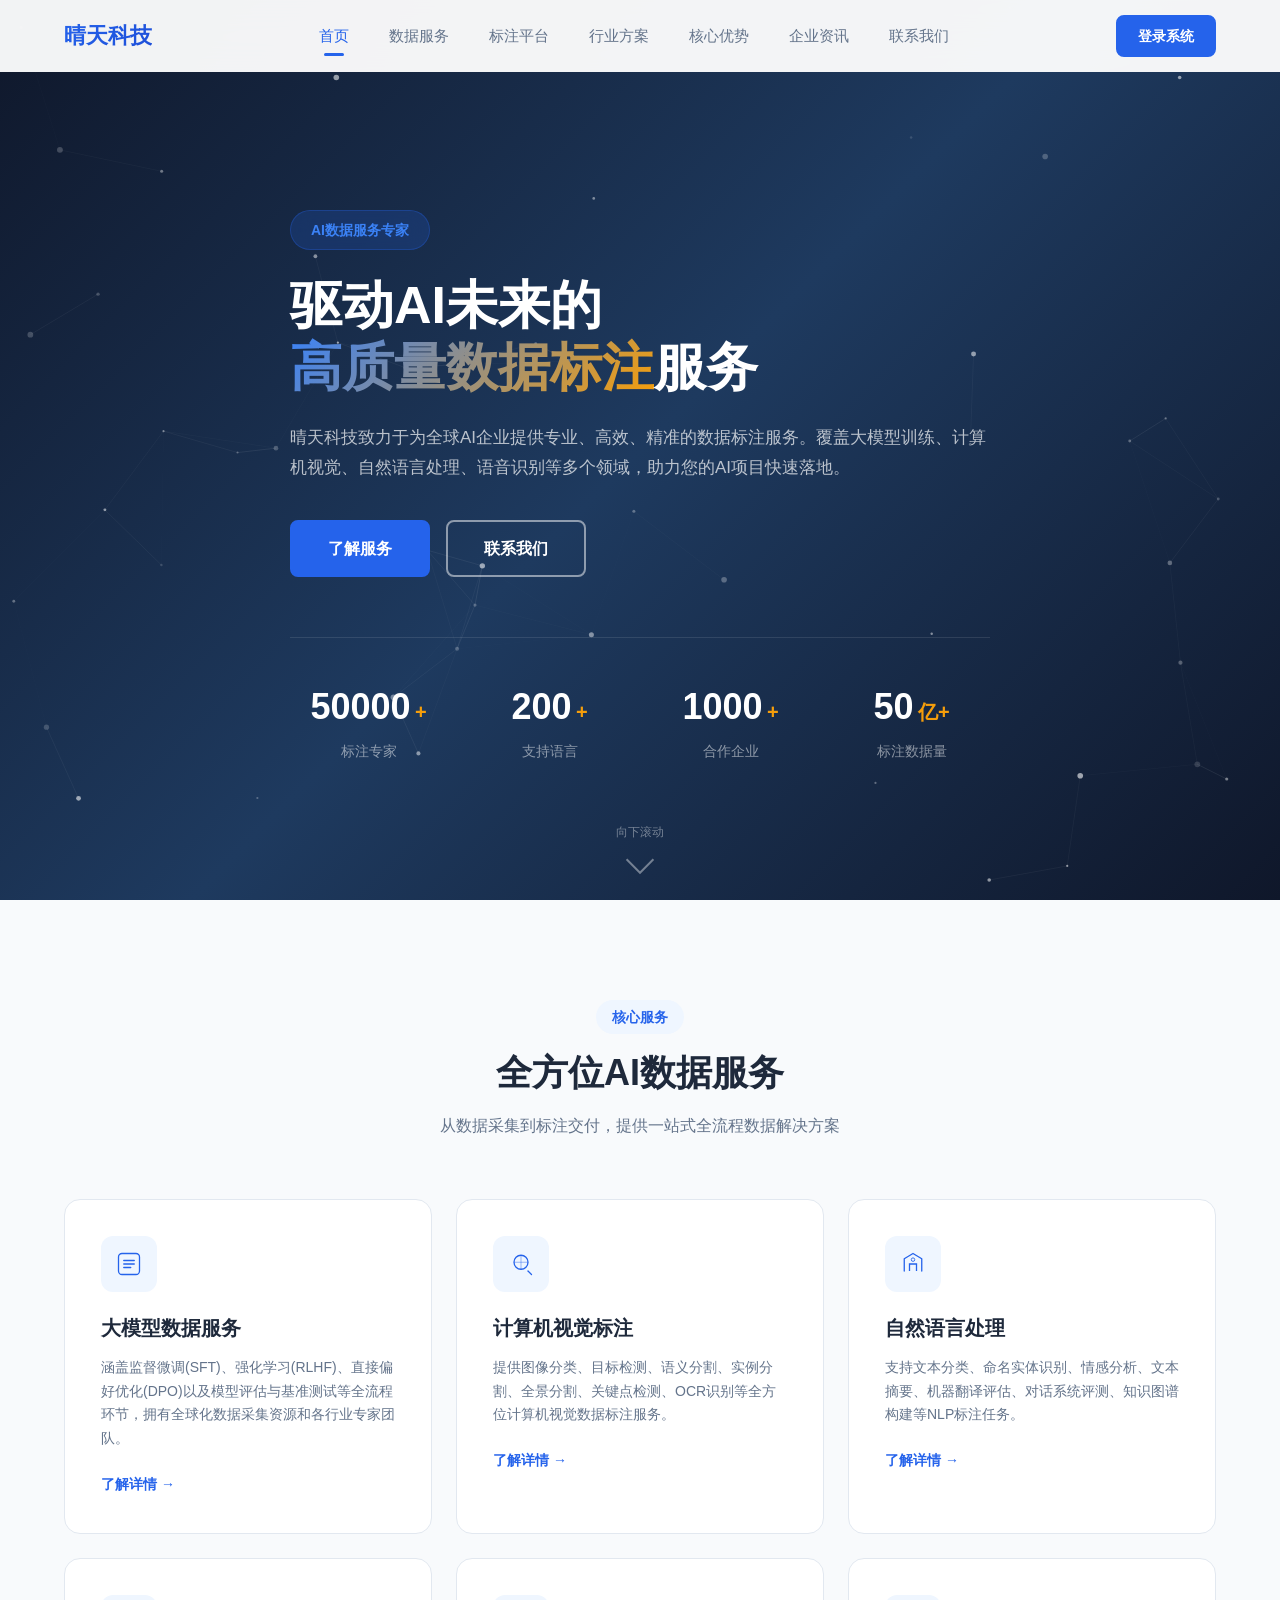
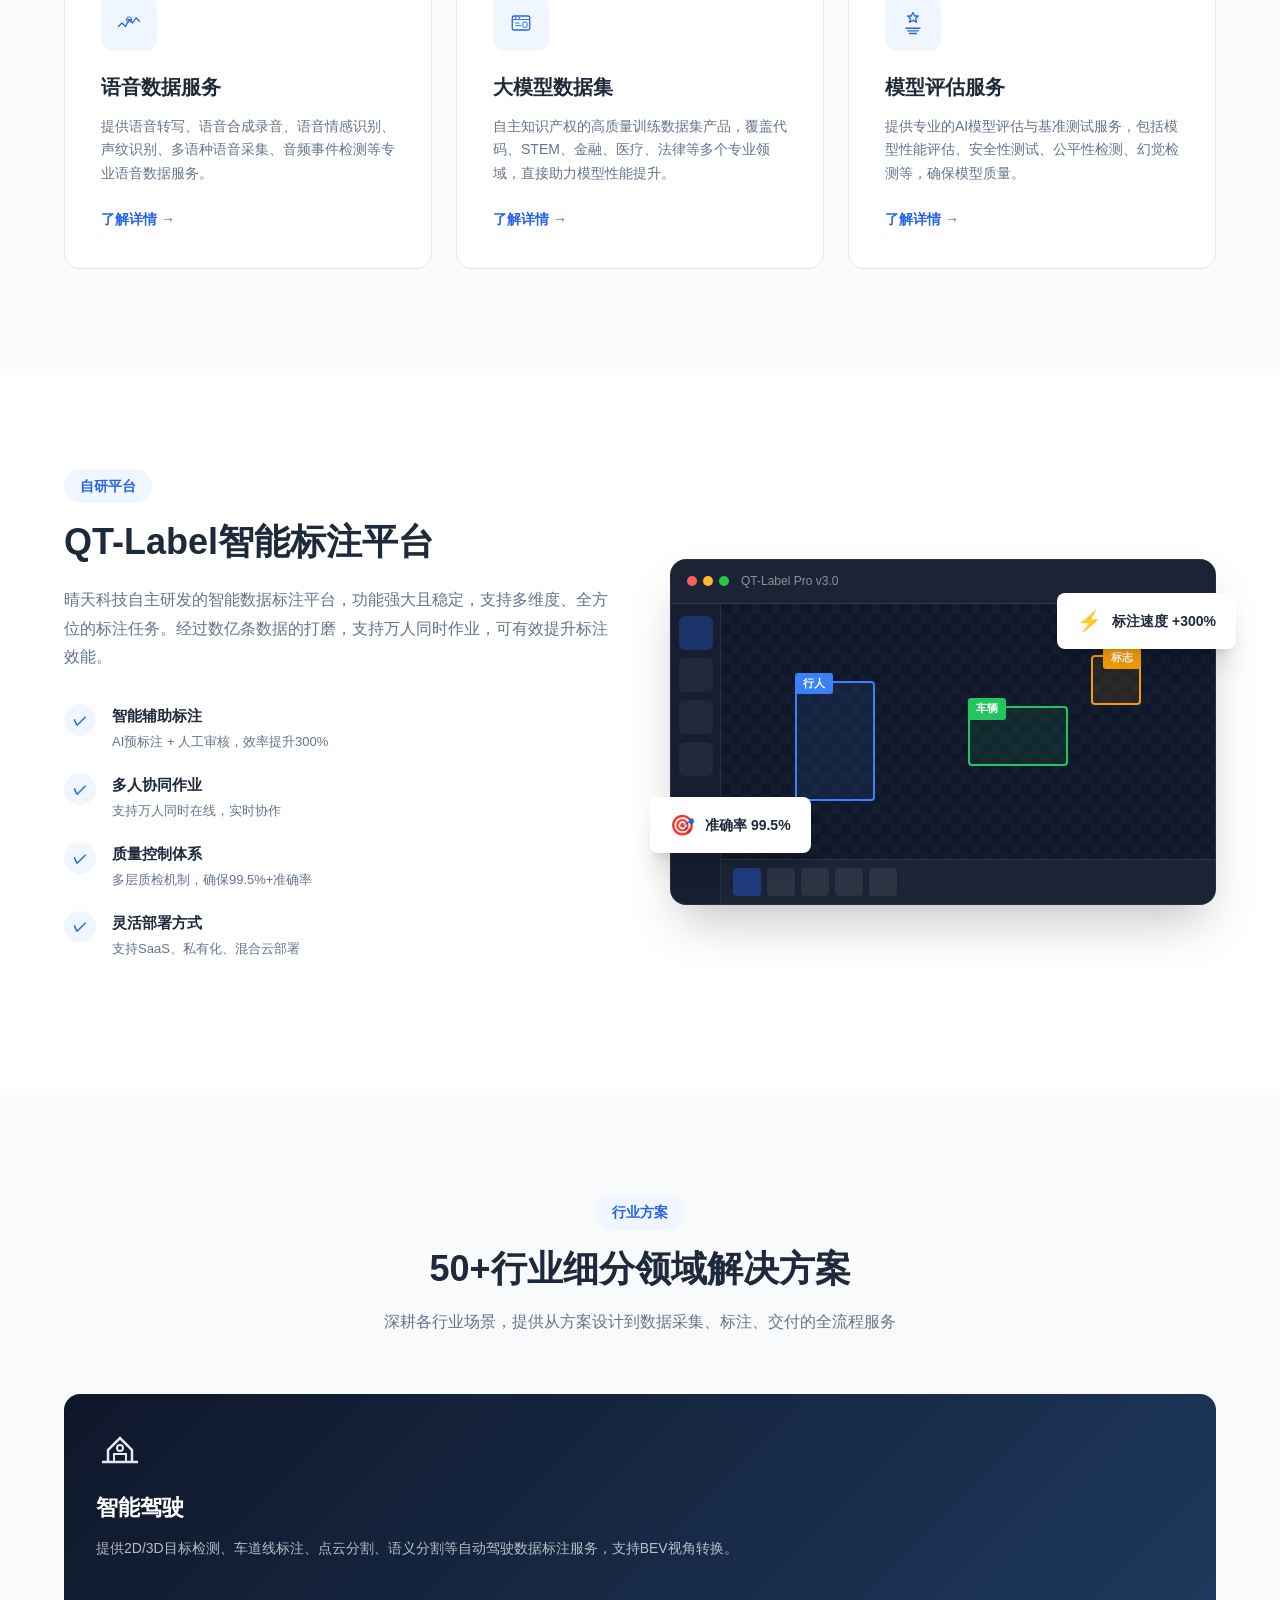
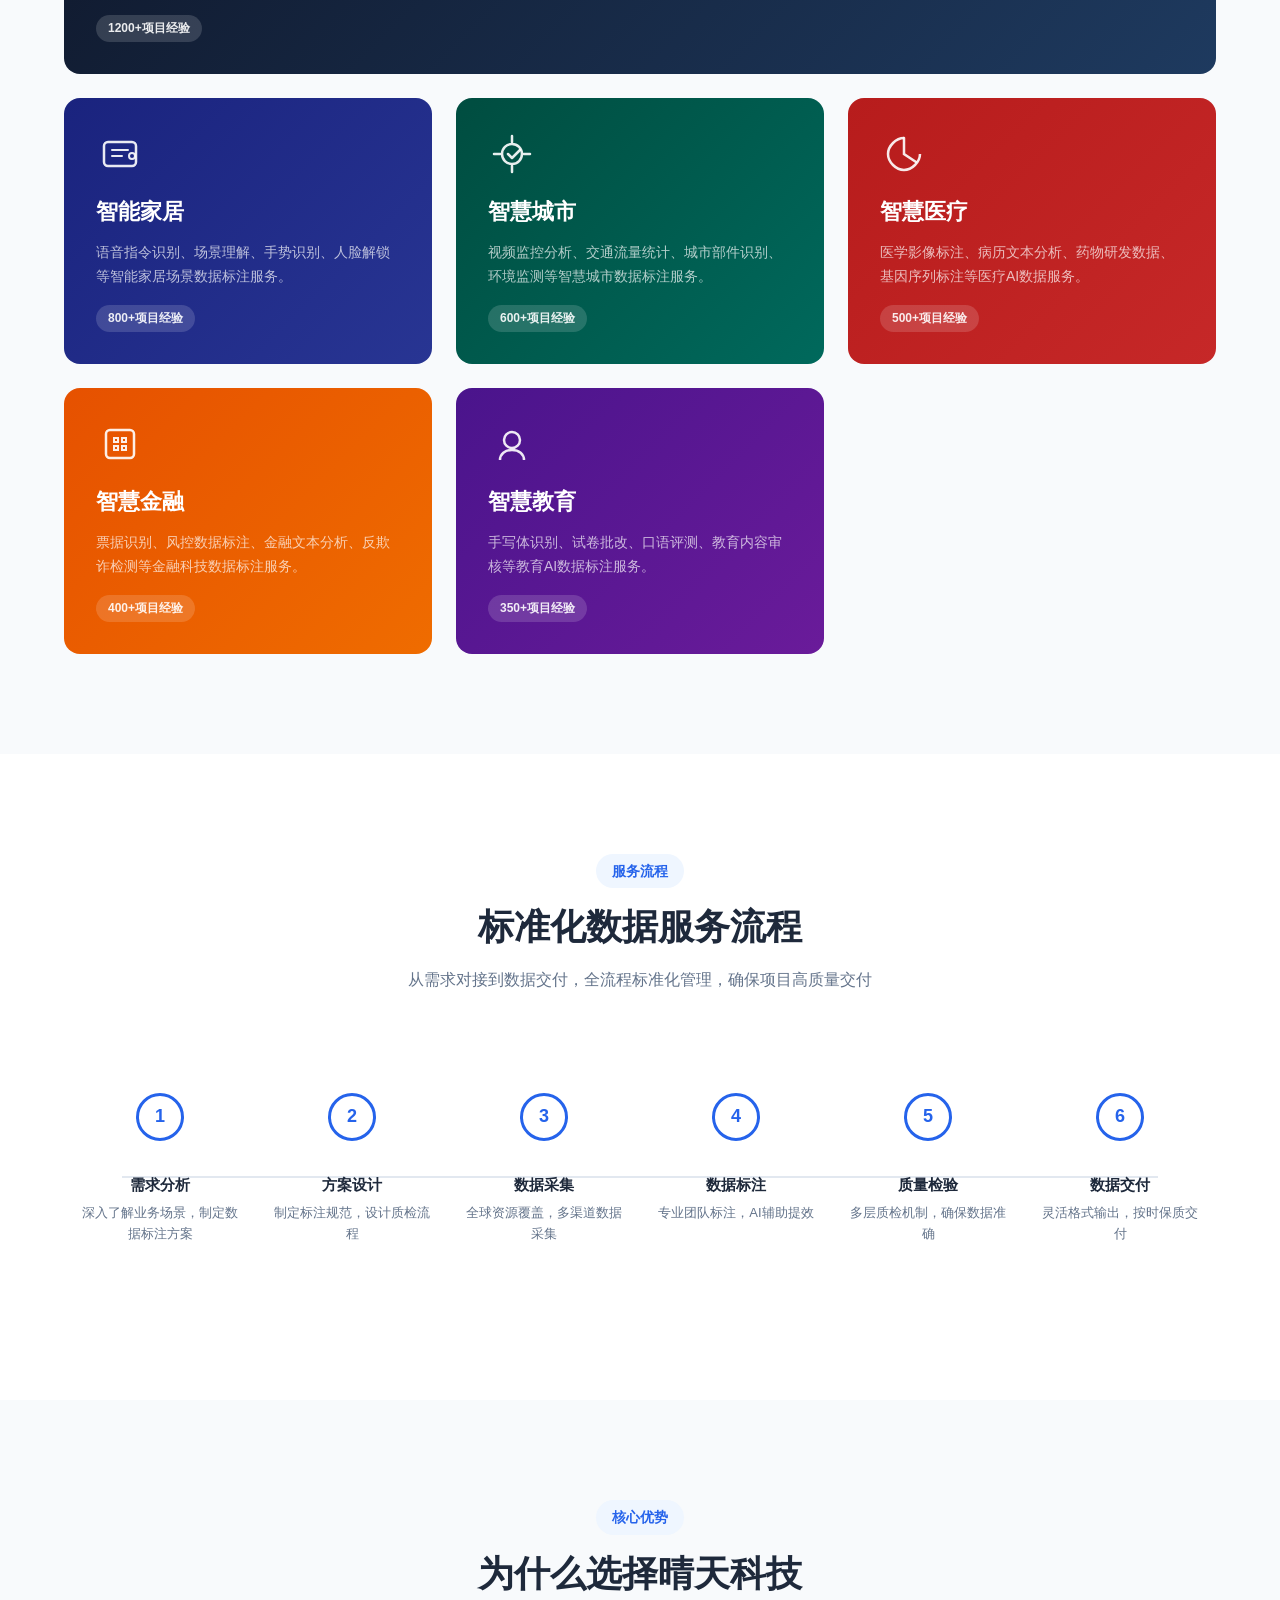
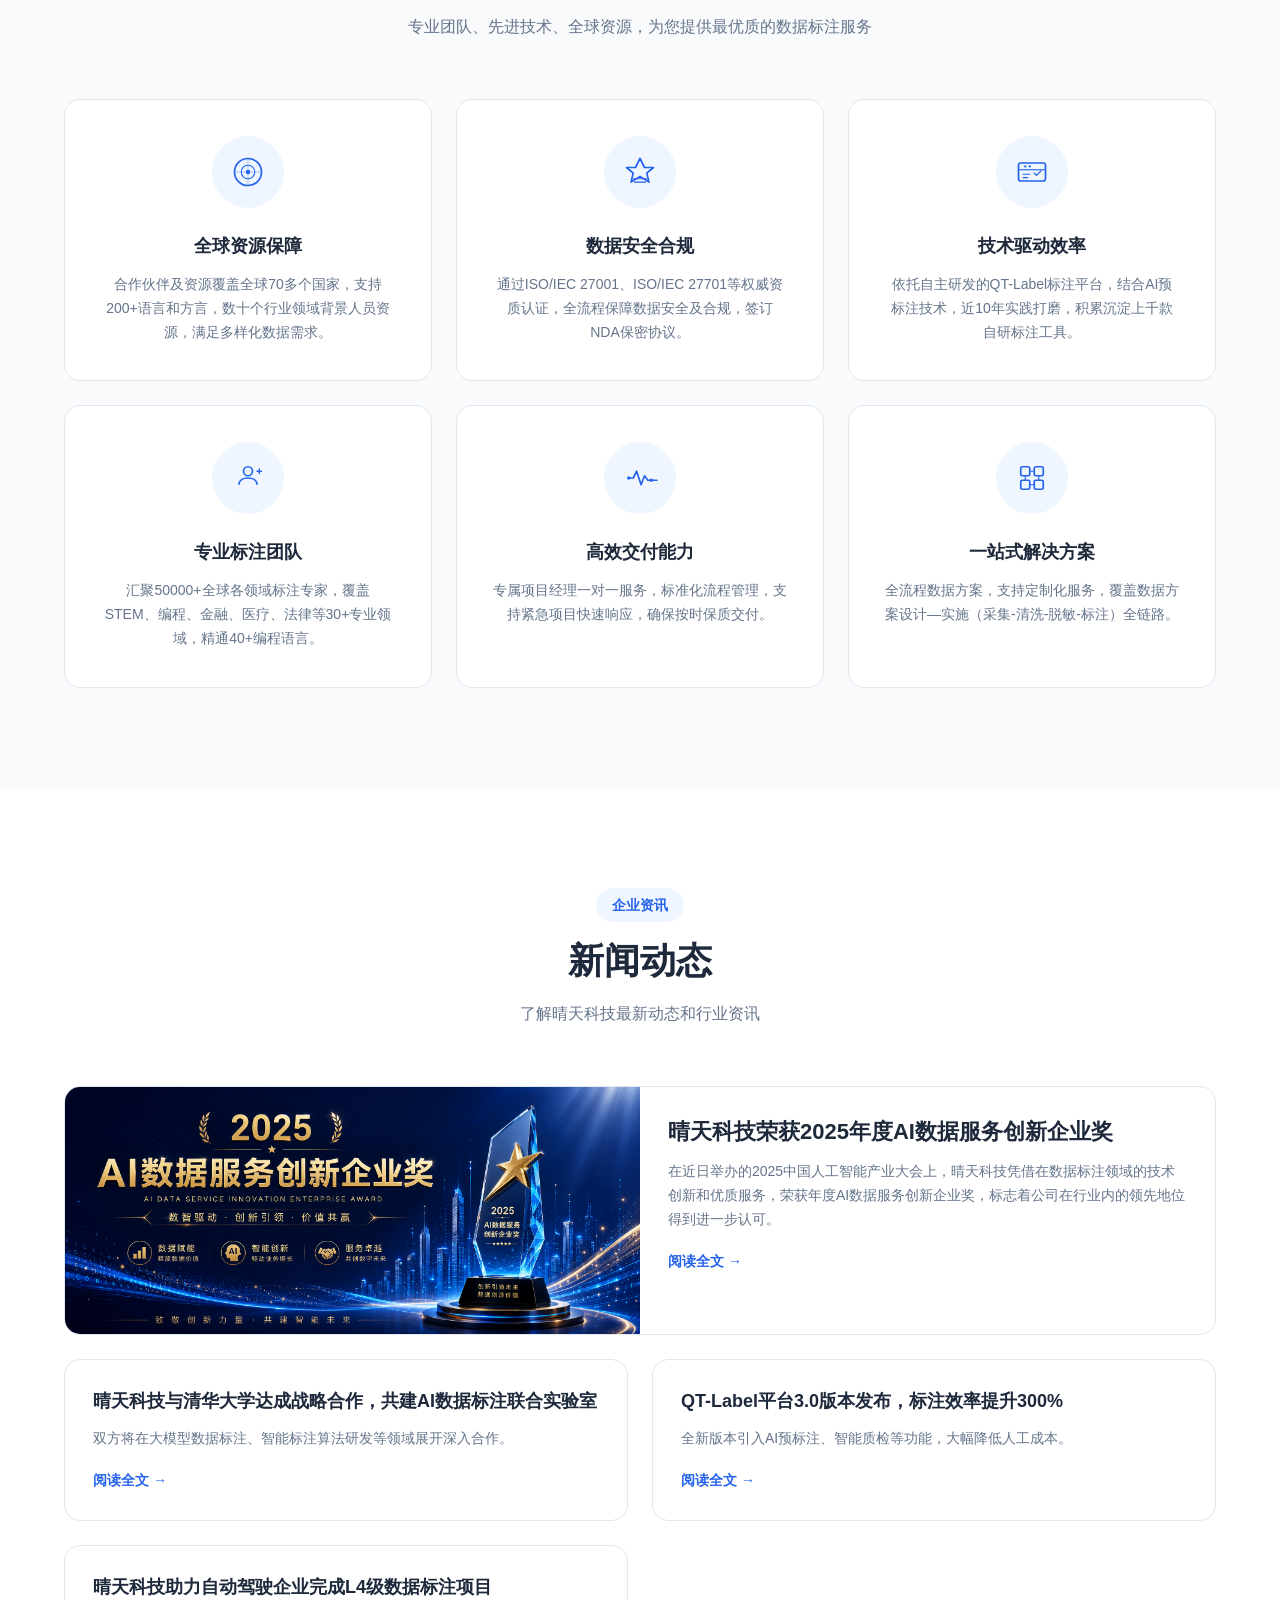
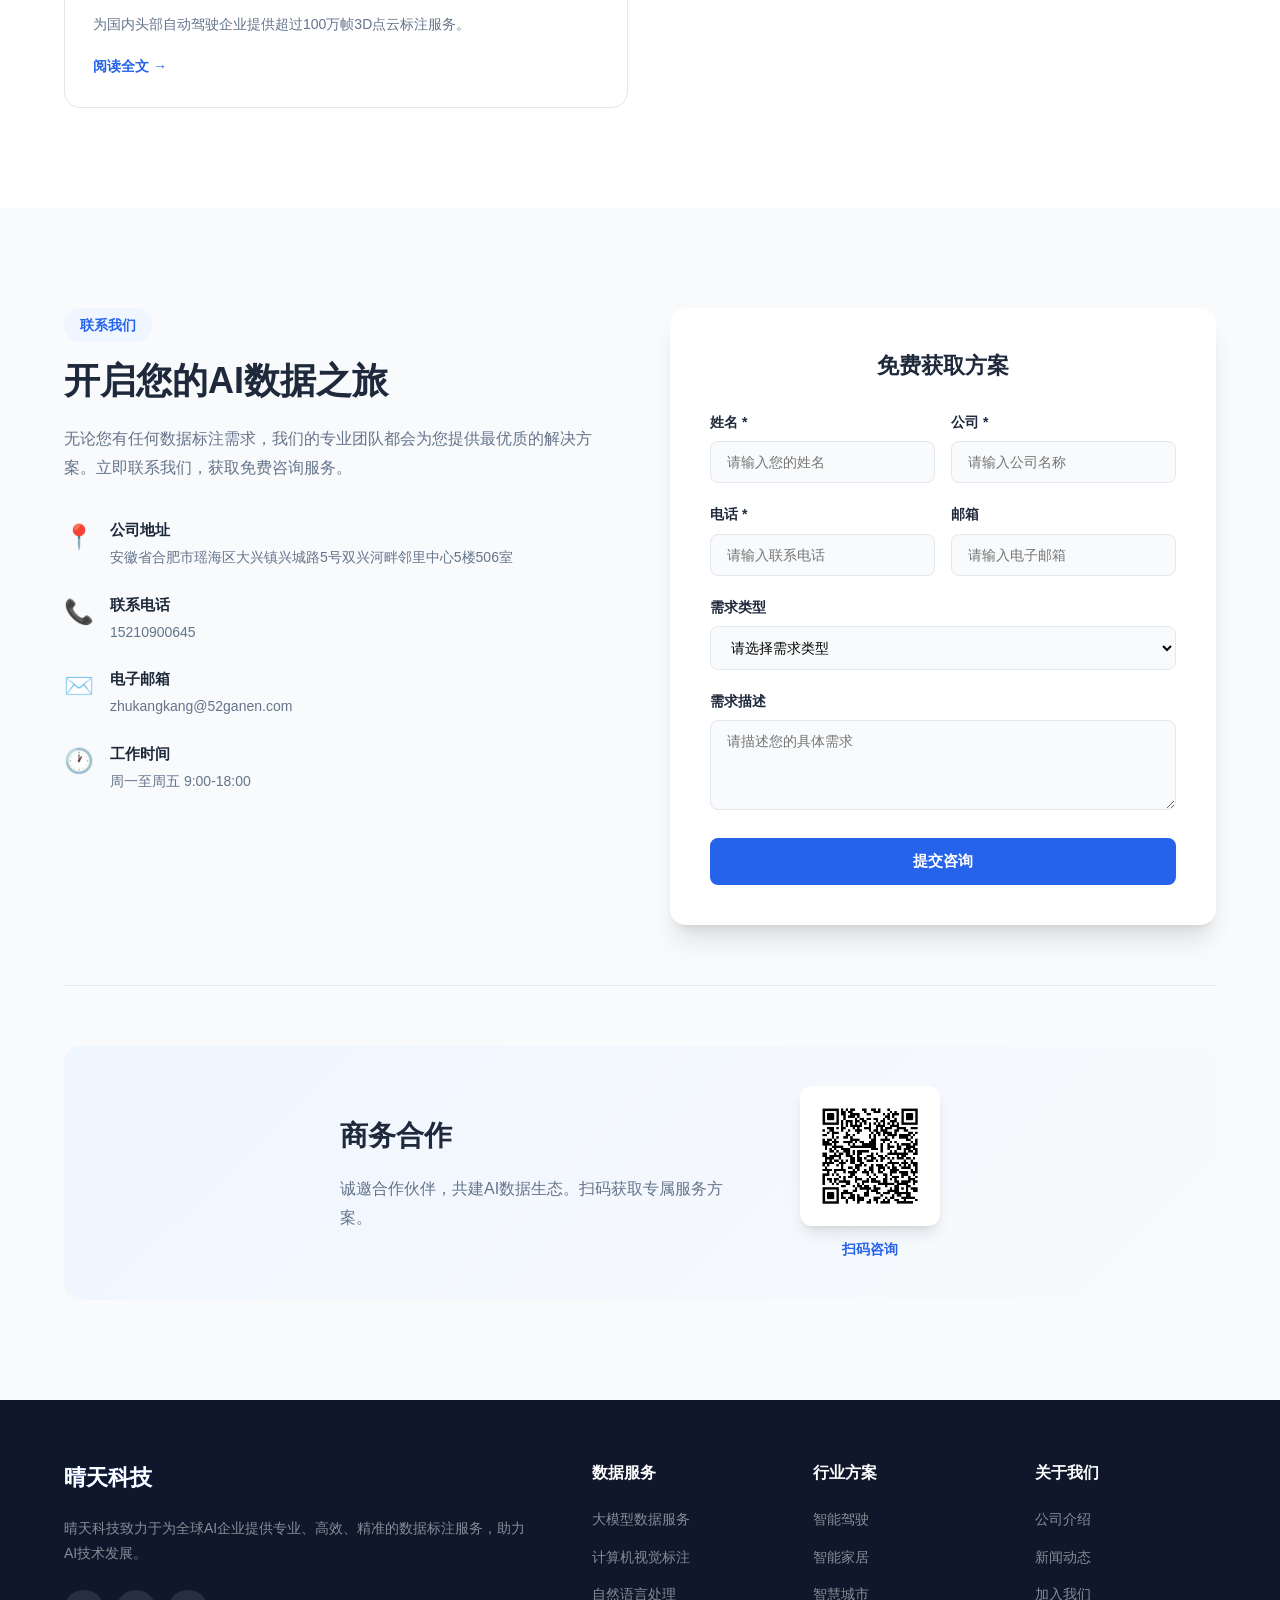
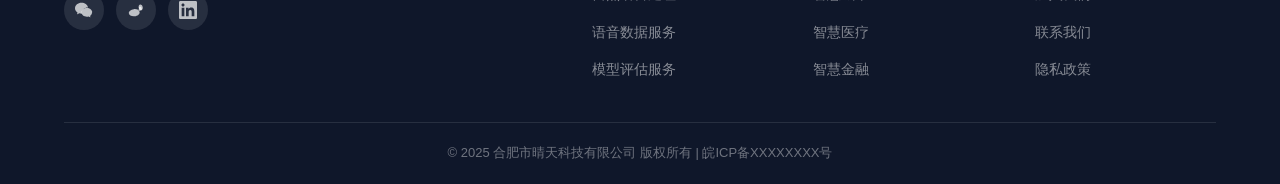
==== commit e8ea8096: "去掉新闻时间" ====
--- a/index.html
+++ b/index.html
@@ -482,7 +482,7 @@
                         <img src="images/ai2025.jpg" alt="晴天科技荣获AI数据服务创新企业奖" class="news-img">
                     </div>
                     <div class="news-info">
-                        <span class="news-date">2025-05-10</span>
+                        <!-- <span class="news-date">2025-05-10</span> -->
                         <h3 class="news-title">晴天科技荣获2025年度AI数据服务创新企业奖</h3>
                         <p class="news-excerpt">在近日举办的2025中国人工智能产业大会上，晴天科技凭借在数据标注领域的技术创新和优质服务，荣获年度AI数据服务创新企业奖，标志着公司在行业内的领先地位得到进一步认可。</p>
                         <a href="news-1.html" class="news-link">阅读全文 →</a>
@@ -490,7 +490,7 @@
                 </div>
                 <div class="news-card">
                     <div class="news-info">
-                        <span class="news-date">2025-04-28</span>
+                        <!-- <span class="news-date">2025-04-28</span> -->
                         <h3 class="news-title">晴天科技与清华大学达成战略合作，共建AI数据标注联合实验室</h3>
                         <p class="news-excerpt">双方将在大模型数据标注、智能标注算法研发等领域展开深入合作。</p>
                         <a href="news-2.html" class="news-link">阅读全文 →</a>
@@ -498,7 +498,6 @@
                 </div>
                 <div class="news-card">
                     <div class="news-info">
-                        <span class="news-date">2025-04-15</span>
                         <h3 class="news-title">QT-Label平台3.0版本发布，标注效率提升300%</h3>
                         <p class="news-excerpt">全新版本引入AI预标注、智能质检等功能，大幅降低人工成本。</p>
                         <a href="news-3.html" class="news-link">阅读全文 →</a>
@@ -506,7 +505,6 @@
                 </div>
                 <div class="news-card">
                     <div class="news-info">
-                        <span class="news-date">2025-03-20</span>
                         <h3 class="news-title">晴天科技助力自动驾驶企业完成L4级数据标注项目</h3>
                         <p class="news-excerpt">为国内头部自动驾驶企业提供超过100万帧3D点云标注服务。</p>
                         <a href="news-4.html" class="news-link">阅读全文 →</a>
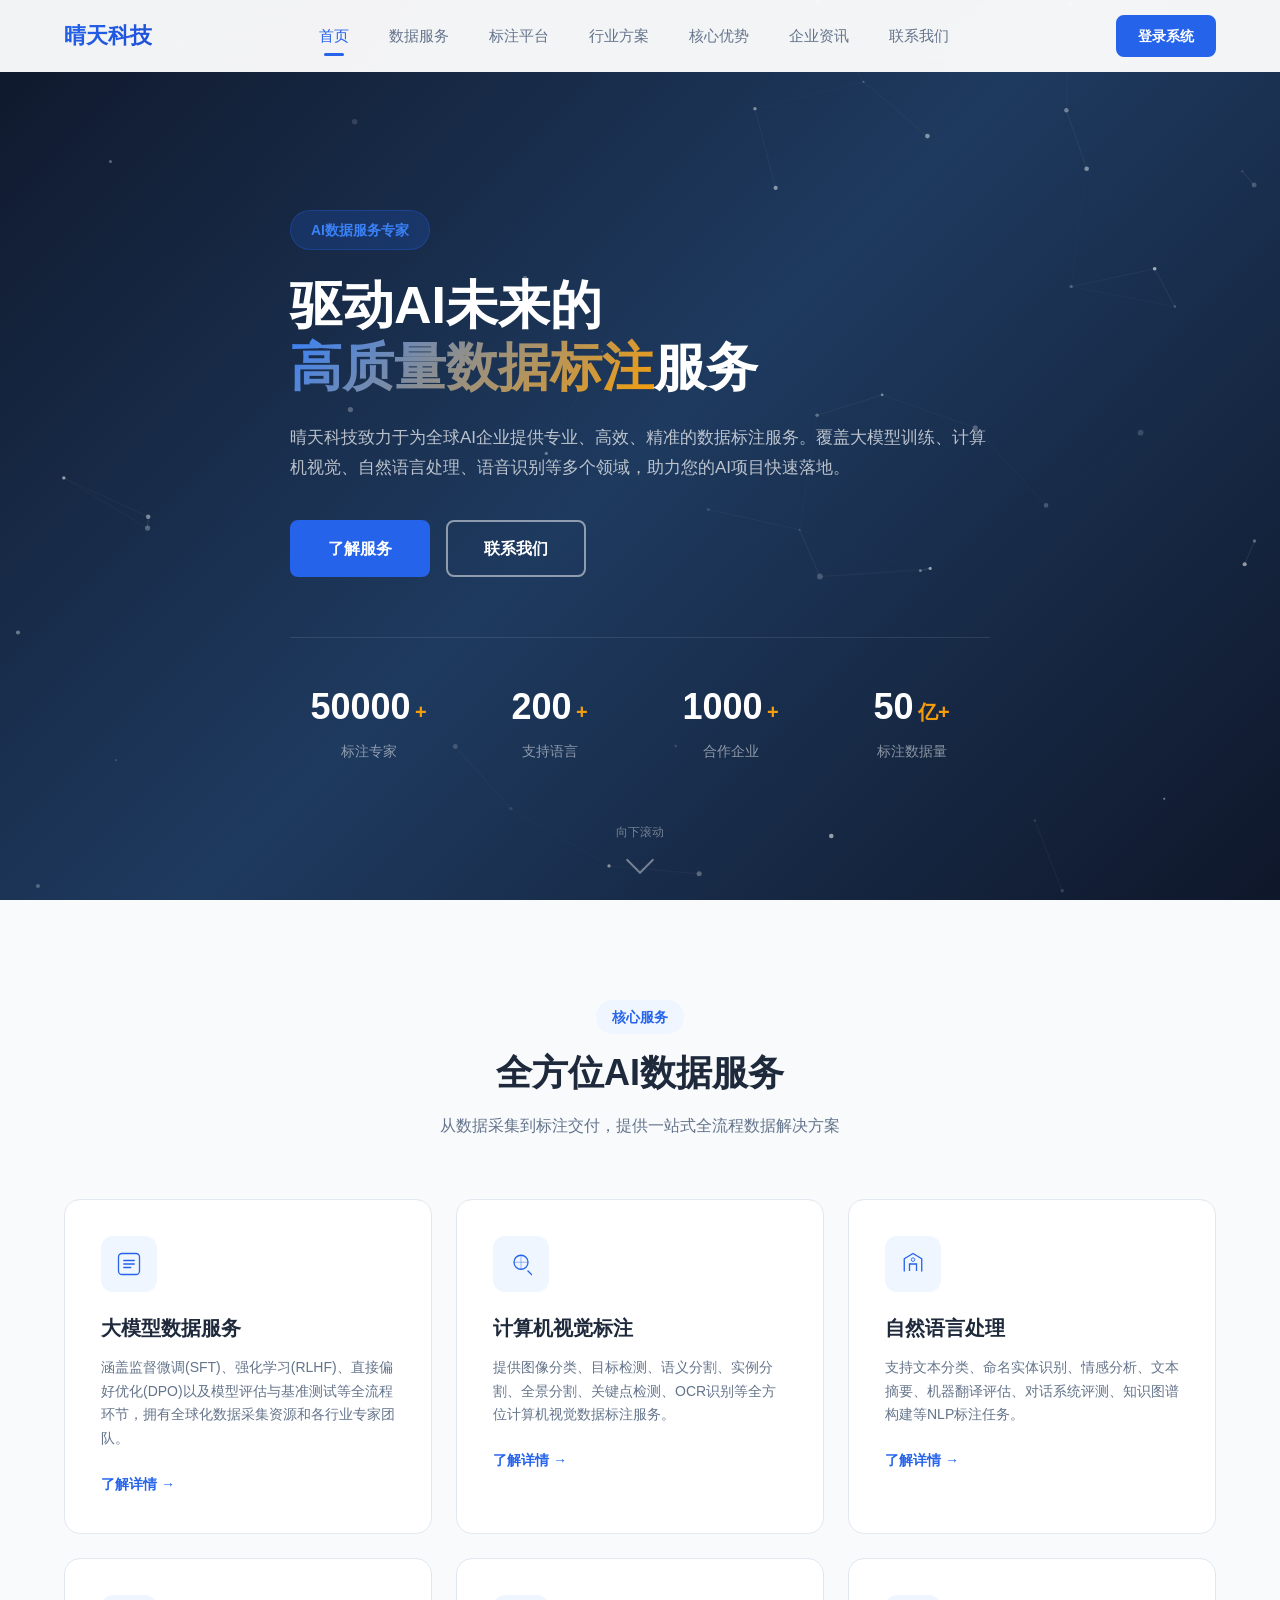
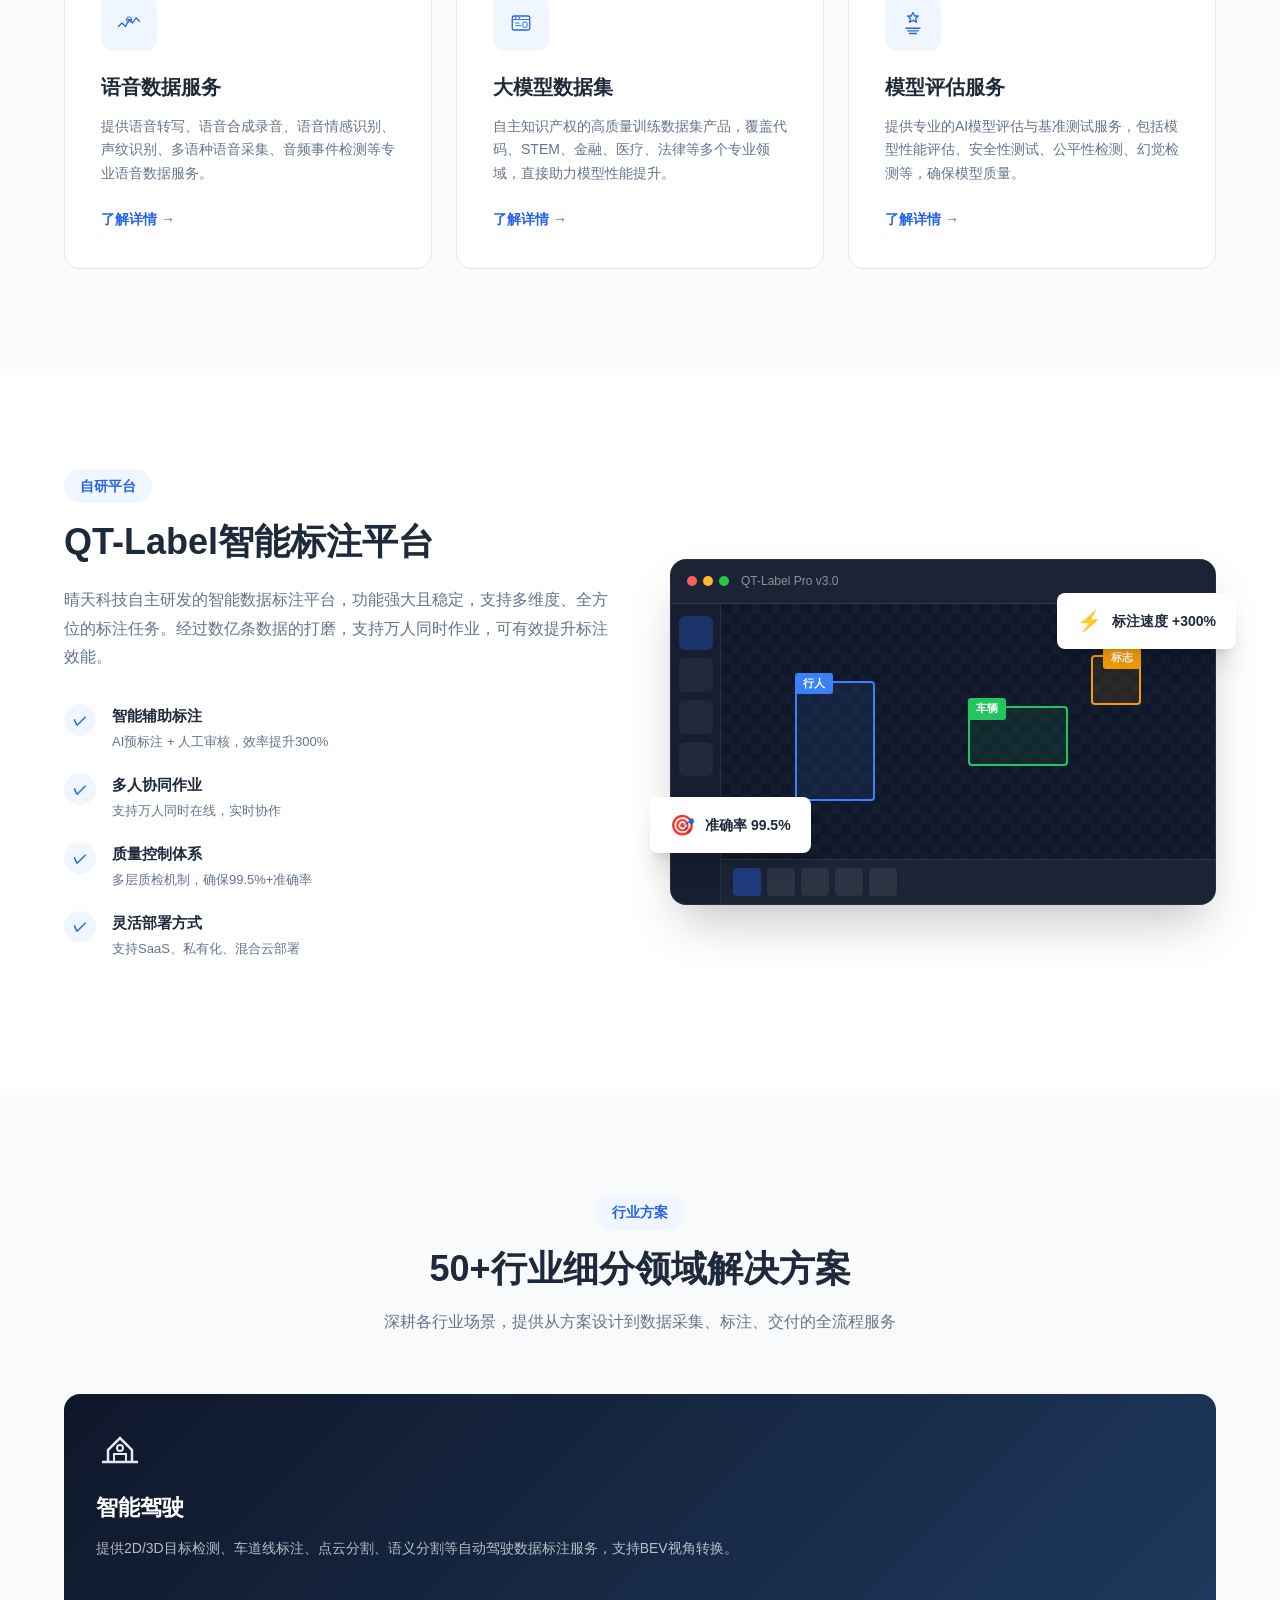
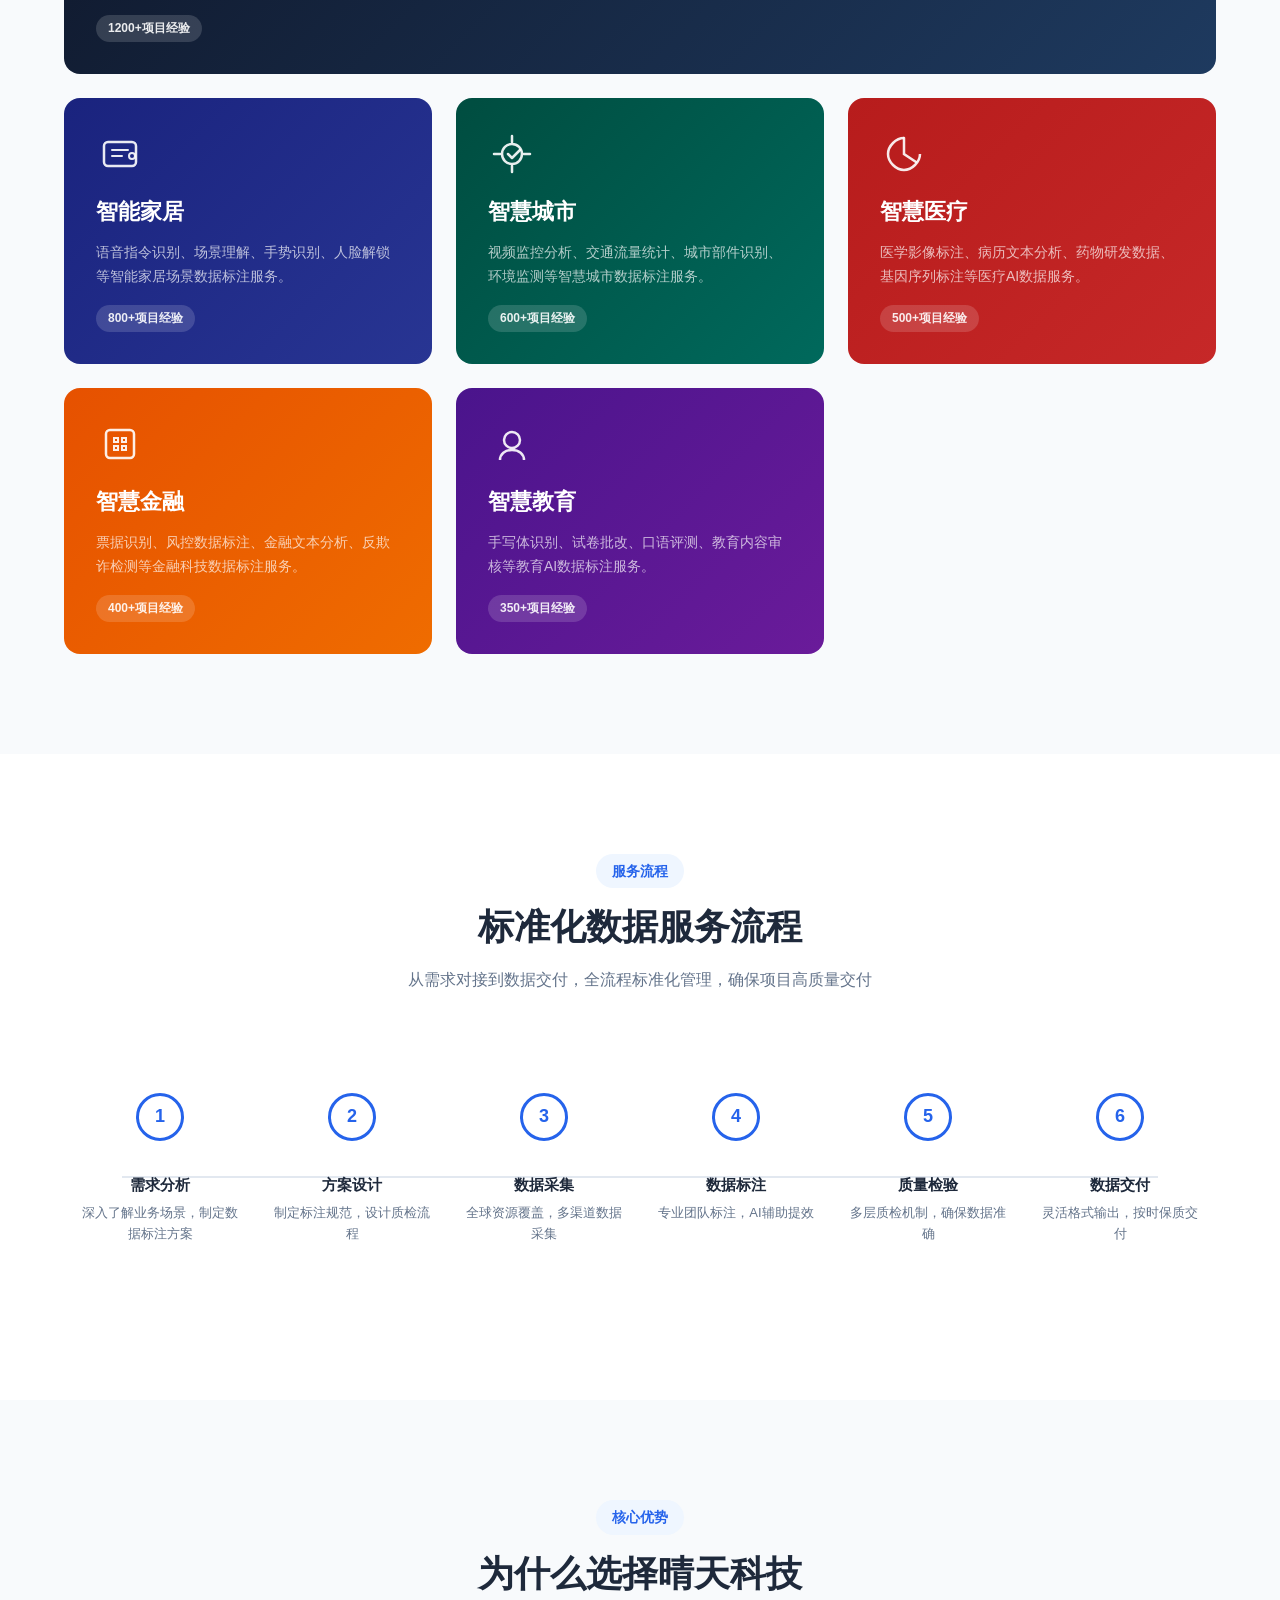
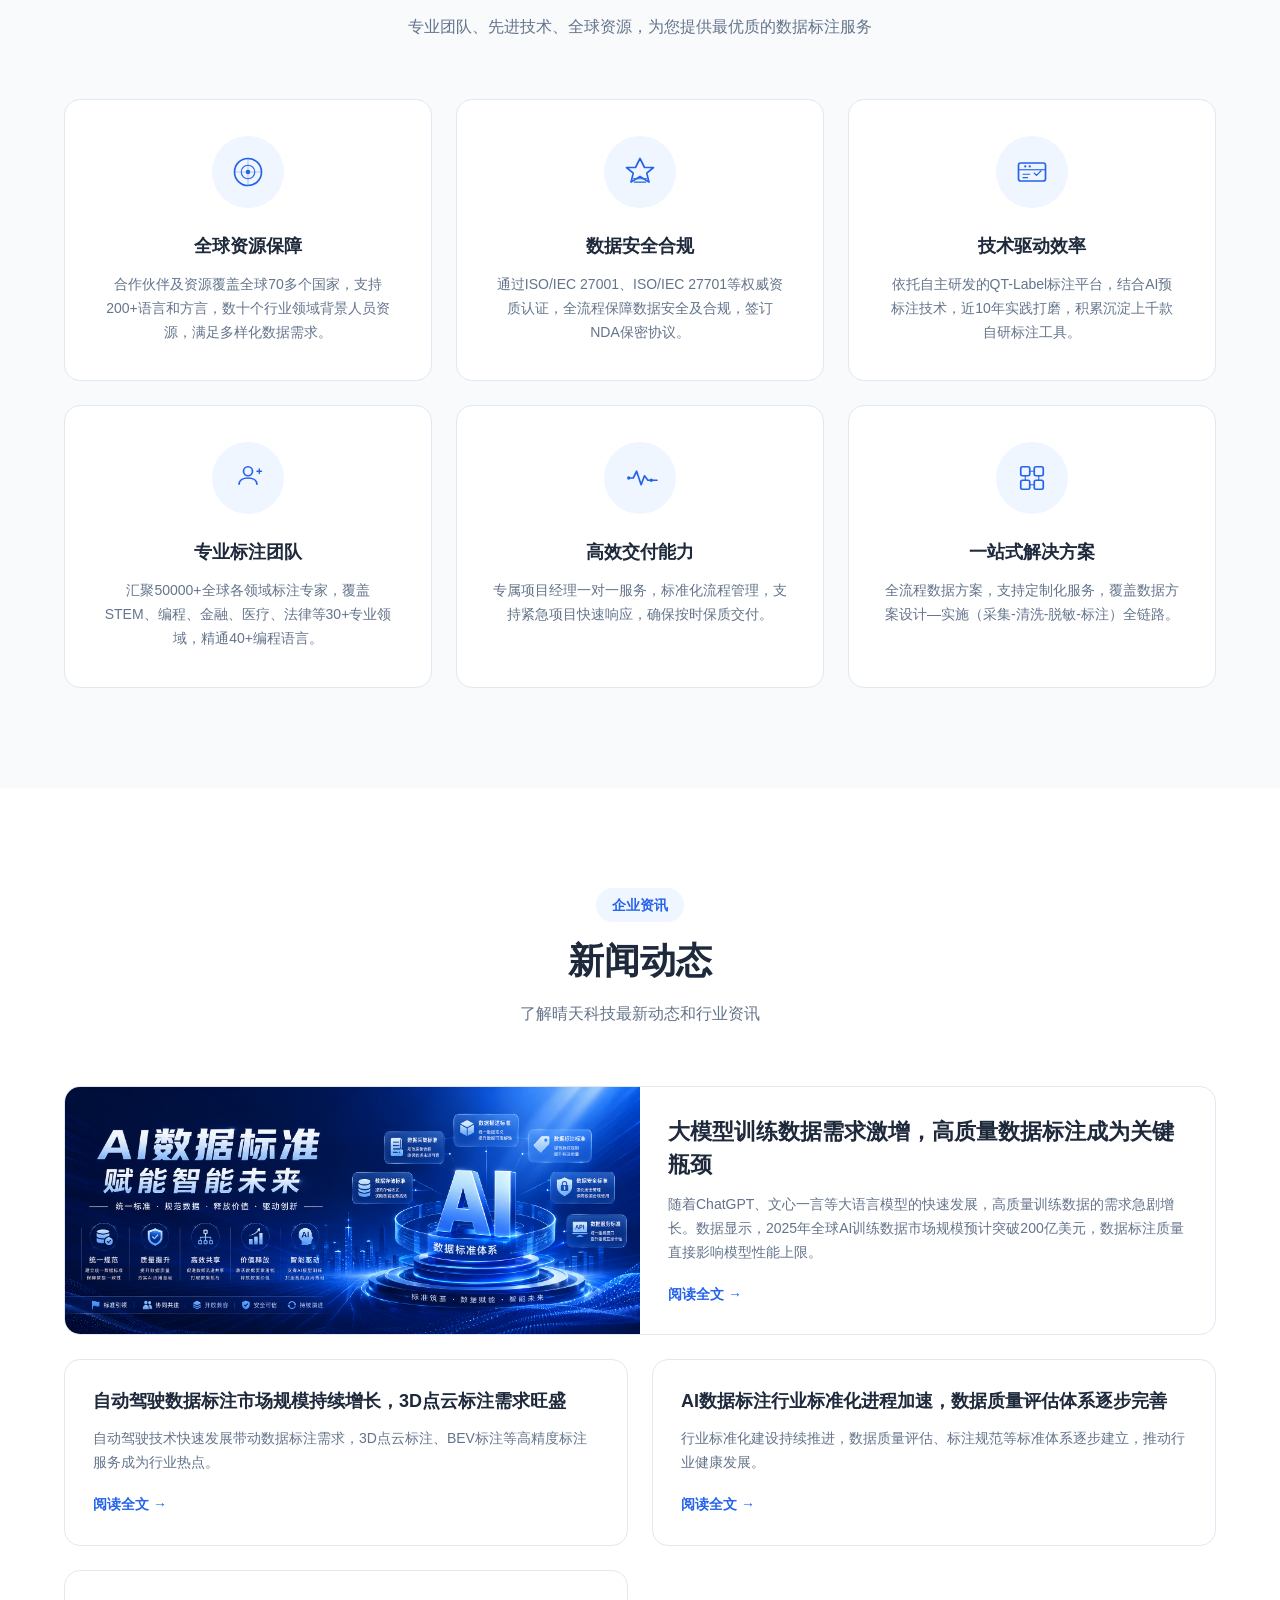
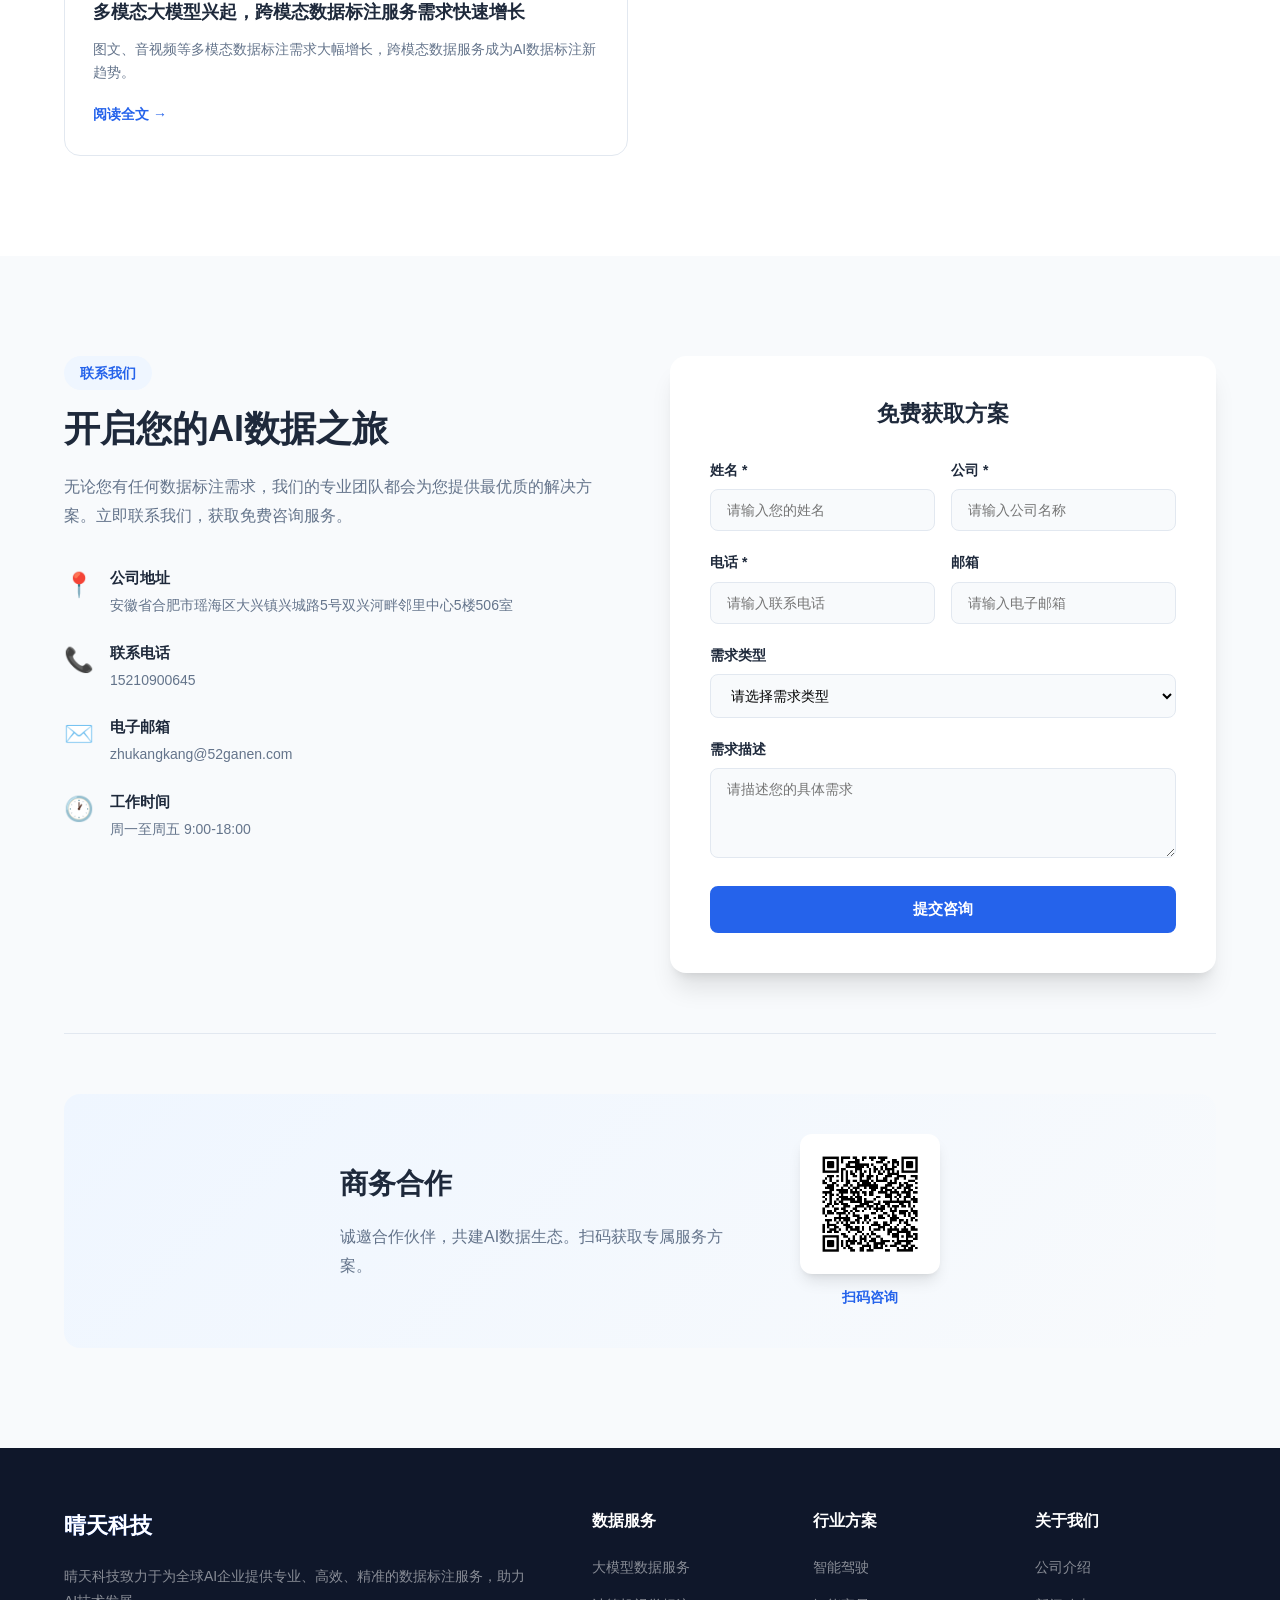
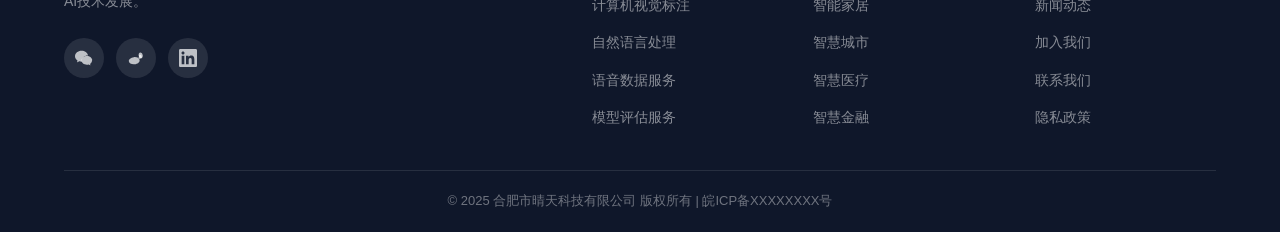
==== commit 70be7807: "新闻动态" ====
--- a/index.html
+++ b/index.html
@@ -479,34 +479,32 @@
             <div class="news-grid">
                 <div class="news-card news-featured">
                     <div class="news-image">
-                        <img src="images/ai2025.jpg" alt="晴天科技荣获AI数据服务创新企业奖" class="news-img">
+                        <img src="images/sjbz.jpg" alt="大模型训练数据需求激增" class="news-img">
                     </div>
                     <div class="news-info">
-                        <!-- <span class="news-date">2025-05-10</span> -->
-                        <h3 class="news-title">晴天科技荣获2025年度AI数据服务创新企业奖</h3>
-                        <p class="news-excerpt">在近日举办的2025中国人工智能产业大会上，晴天科技凭借在数据标注领域的技术创新和优质服务，荣获年度AI数据服务创新企业奖，标志着公司在行业内的领先地位得到进一步认可。</p>
+                        <h3 class="news-title">大模型训练数据需求激增，高质量数据标注成为关键瓶颈</h3>
+                        <p class="news-excerpt">随着ChatGPT、文心一言等大语言模型的快速发展，高质量训练数据的需求急剧增长。数据显示，2025年全球AI训练数据市场规模预计突破200亿美元，数据标注质量直接影响模型性能上限。</p>
                         <a href="news-1.html" class="news-link">阅读全文 →</a>
                     </div>
                 </div>
                 <div class="news-card">
                     <div class="news-info">
-                        <!-- <span class="news-date">2025-04-28</span> -->
-                        <h3 class="news-title">晴天科技与清华大学达成战略合作，共建AI数据标注联合实验室</h3>
-                        <p class="news-excerpt">双方将在大模型数据标注、智能标注算法研发等领域展开深入合作。</p>
+                        <h3 class="news-title">自动驾驶数据标注市场规模持续增长，3D点云标注需求旺盛</h3>
+                        <p class="news-excerpt">自动驾驶技术快速发展带动数据标注需求，3D点云标注、BEV标注等高精度标注服务成为行业热点。</p>
                         <a href="news-2.html" class="news-link">阅读全文 →</a>
                     </div>
                 </div>
                 <div class="news-card">
                     <div class="news-info">
-                        <h3 class="news-title">QT-Label平台3.0版本发布，标注效率提升300%</h3>
-                        <p class="news-excerpt">全新版本引入AI预标注、智能质检等功能，大幅降低人工成本。</p>
+                        <h3 class="news-title">AI数据标注行业标准化进程加速，数据质量评估体系逐步完善</h3>
+                        <p class="news-excerpt">行业标准化建设持续推进，数据质量评估、标注规范等标准体系逐步建立，推动行业健康发展。</p>
                         <a href="news-3.html" class="news-link">阅读全文 →</a>
                     </div>
                 </div>
                 <div class="news-card">
                     <div class="news-info">
-                        <h3 class="news-title">晴天科技助力自动驾驶企业完成L4级数据标注项目</h3>
-                        <p class="news-excerpt">为国内头部自动驾驶企业提供超过100万帧3D点云标注服务。</p>
+                        <h3 class="news-title">多模态大模型兴起，跨模态数据标注服务需求快速增长</h3>
+                        <p class="news-excerpt">图文、音视频等多模态数据标注需求大幅增长，跨模态数据服务成为AI数据标注新趋势。</p>
                         <a href="news-4.html" class="news-link">阅读全文 →</a>
                     </div>
                 </div>
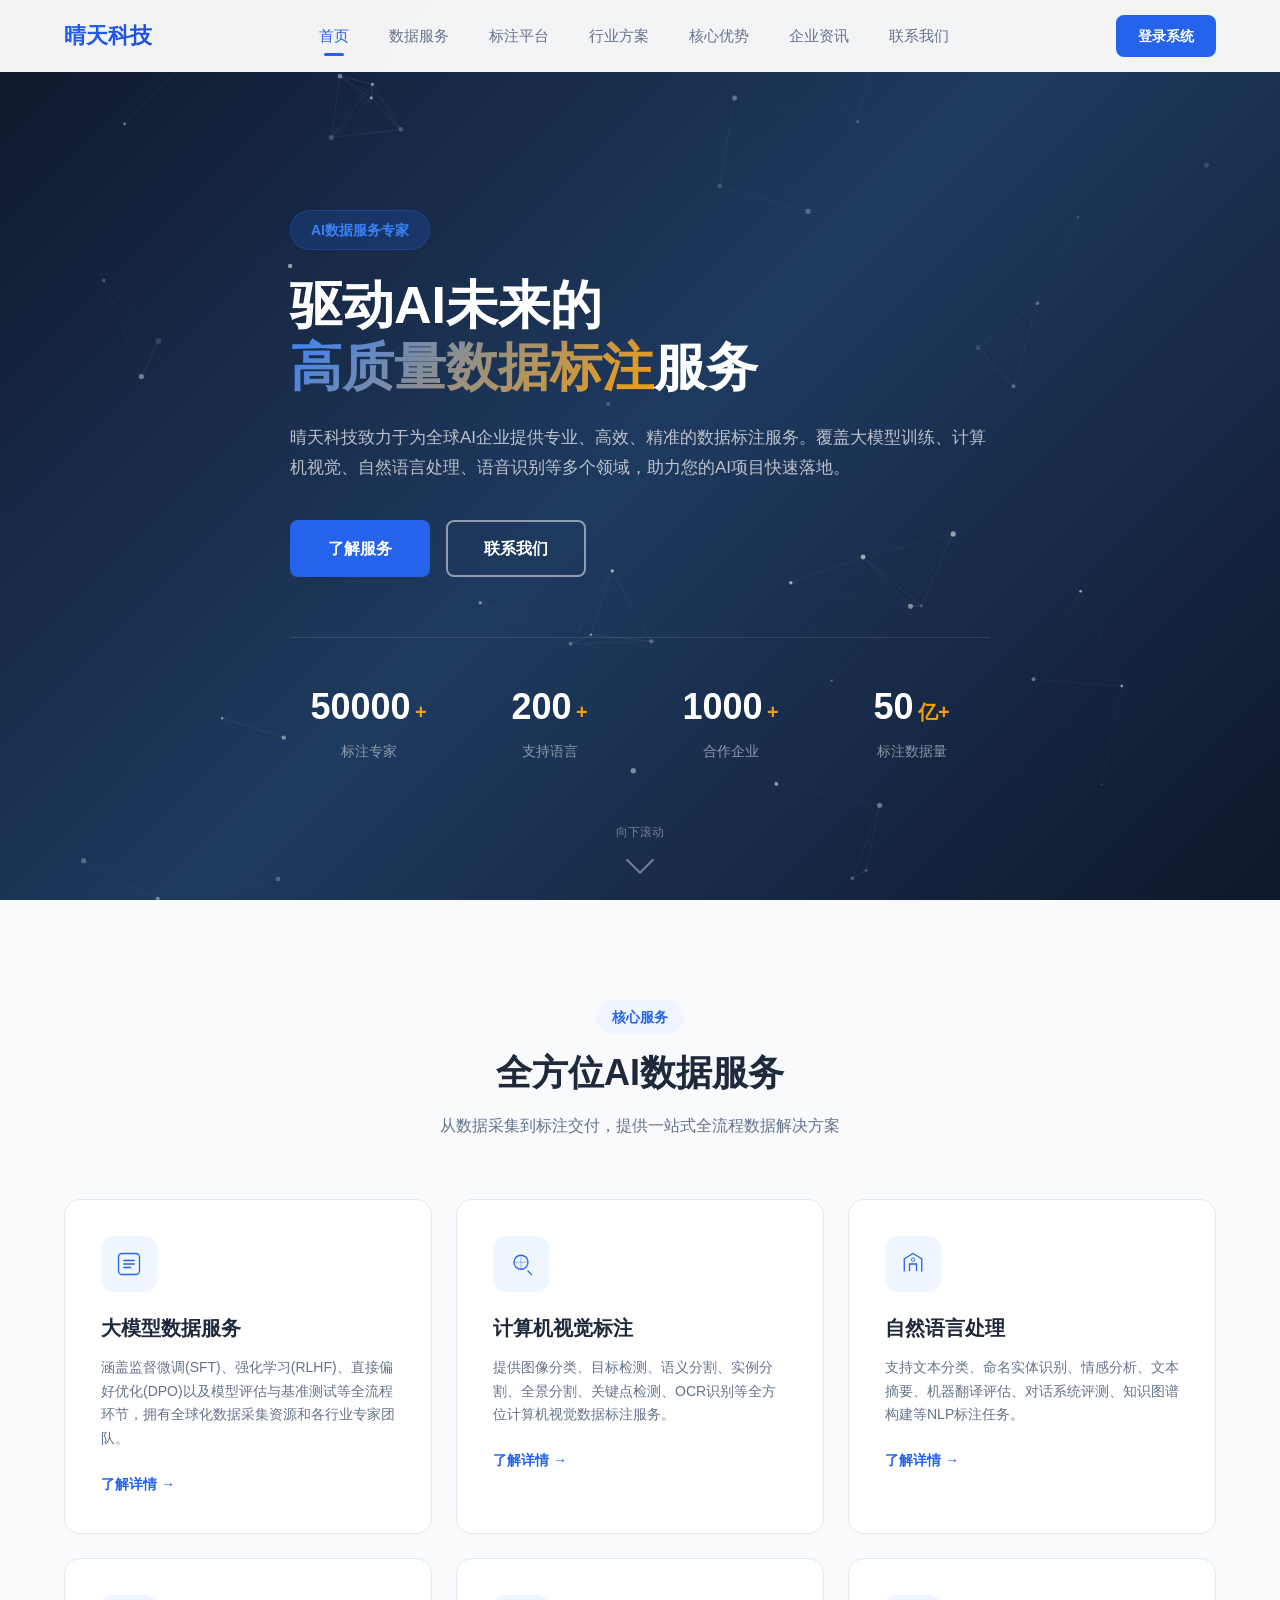
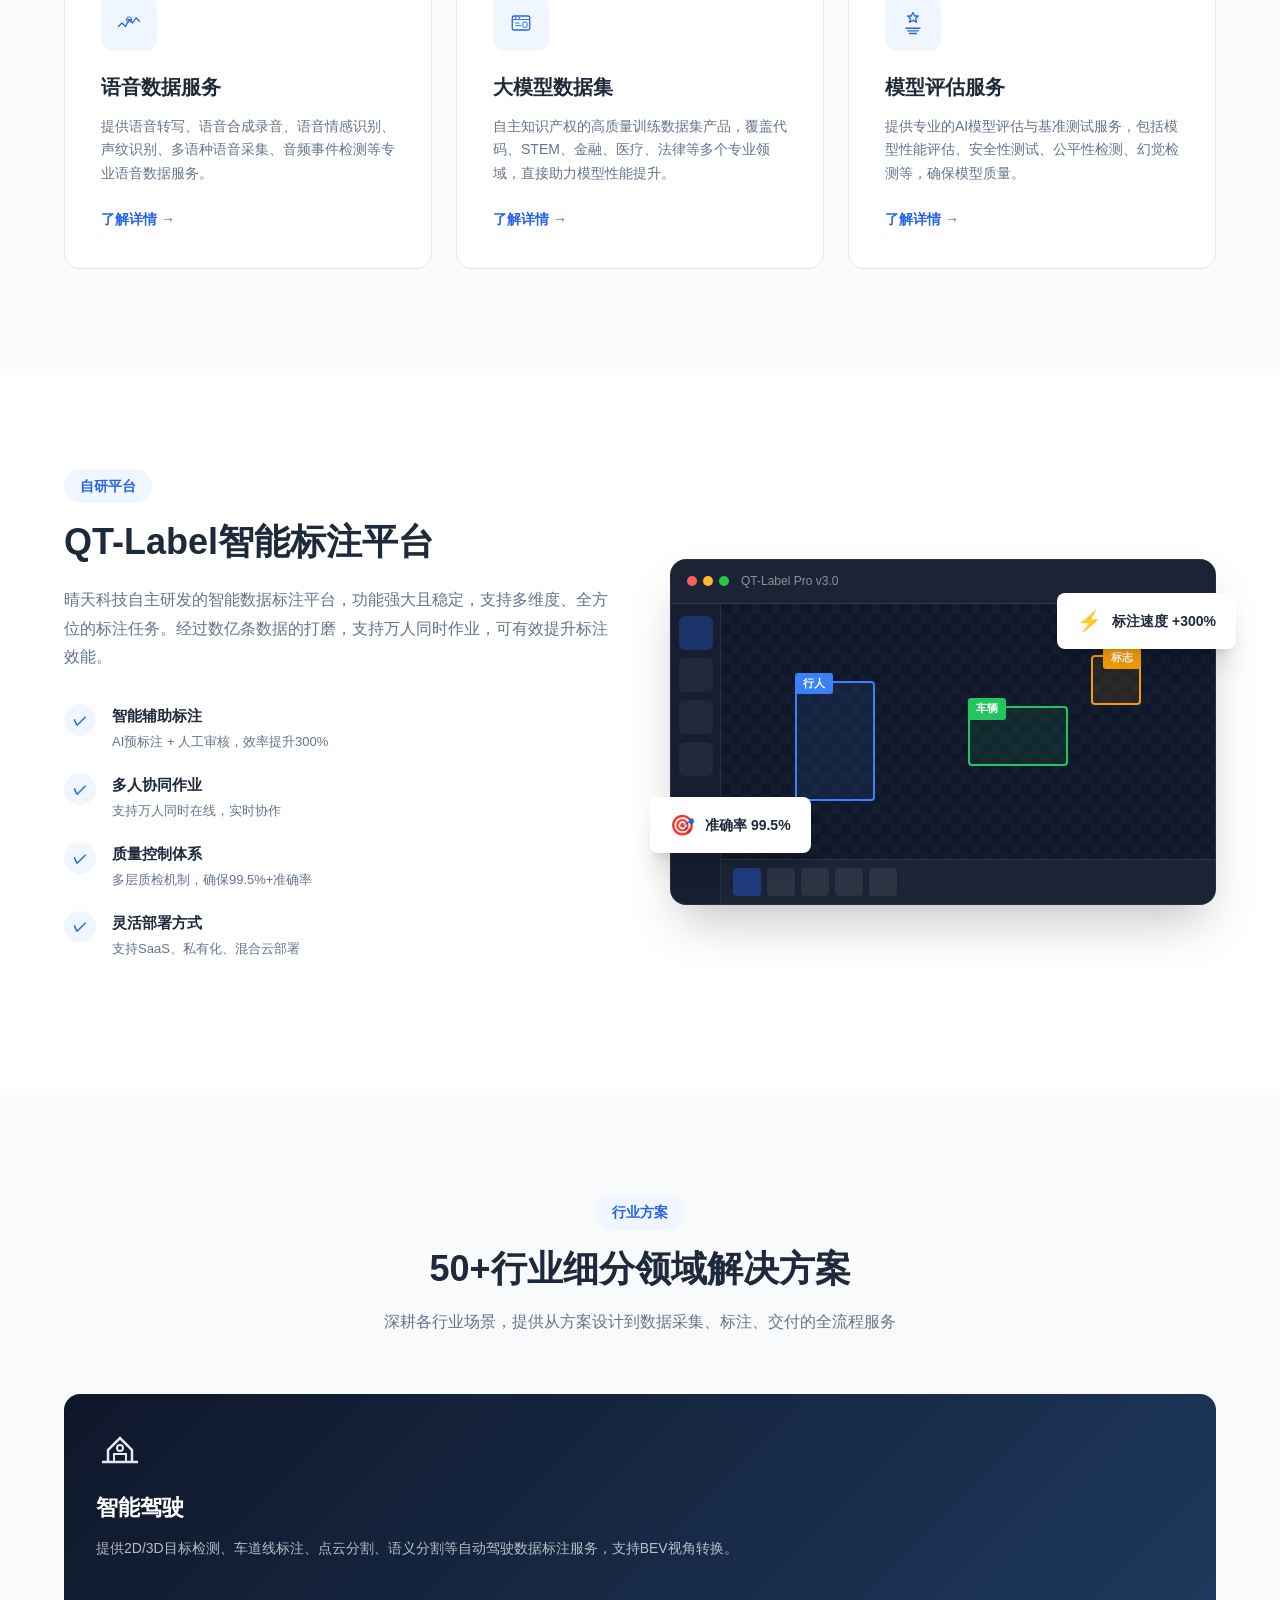
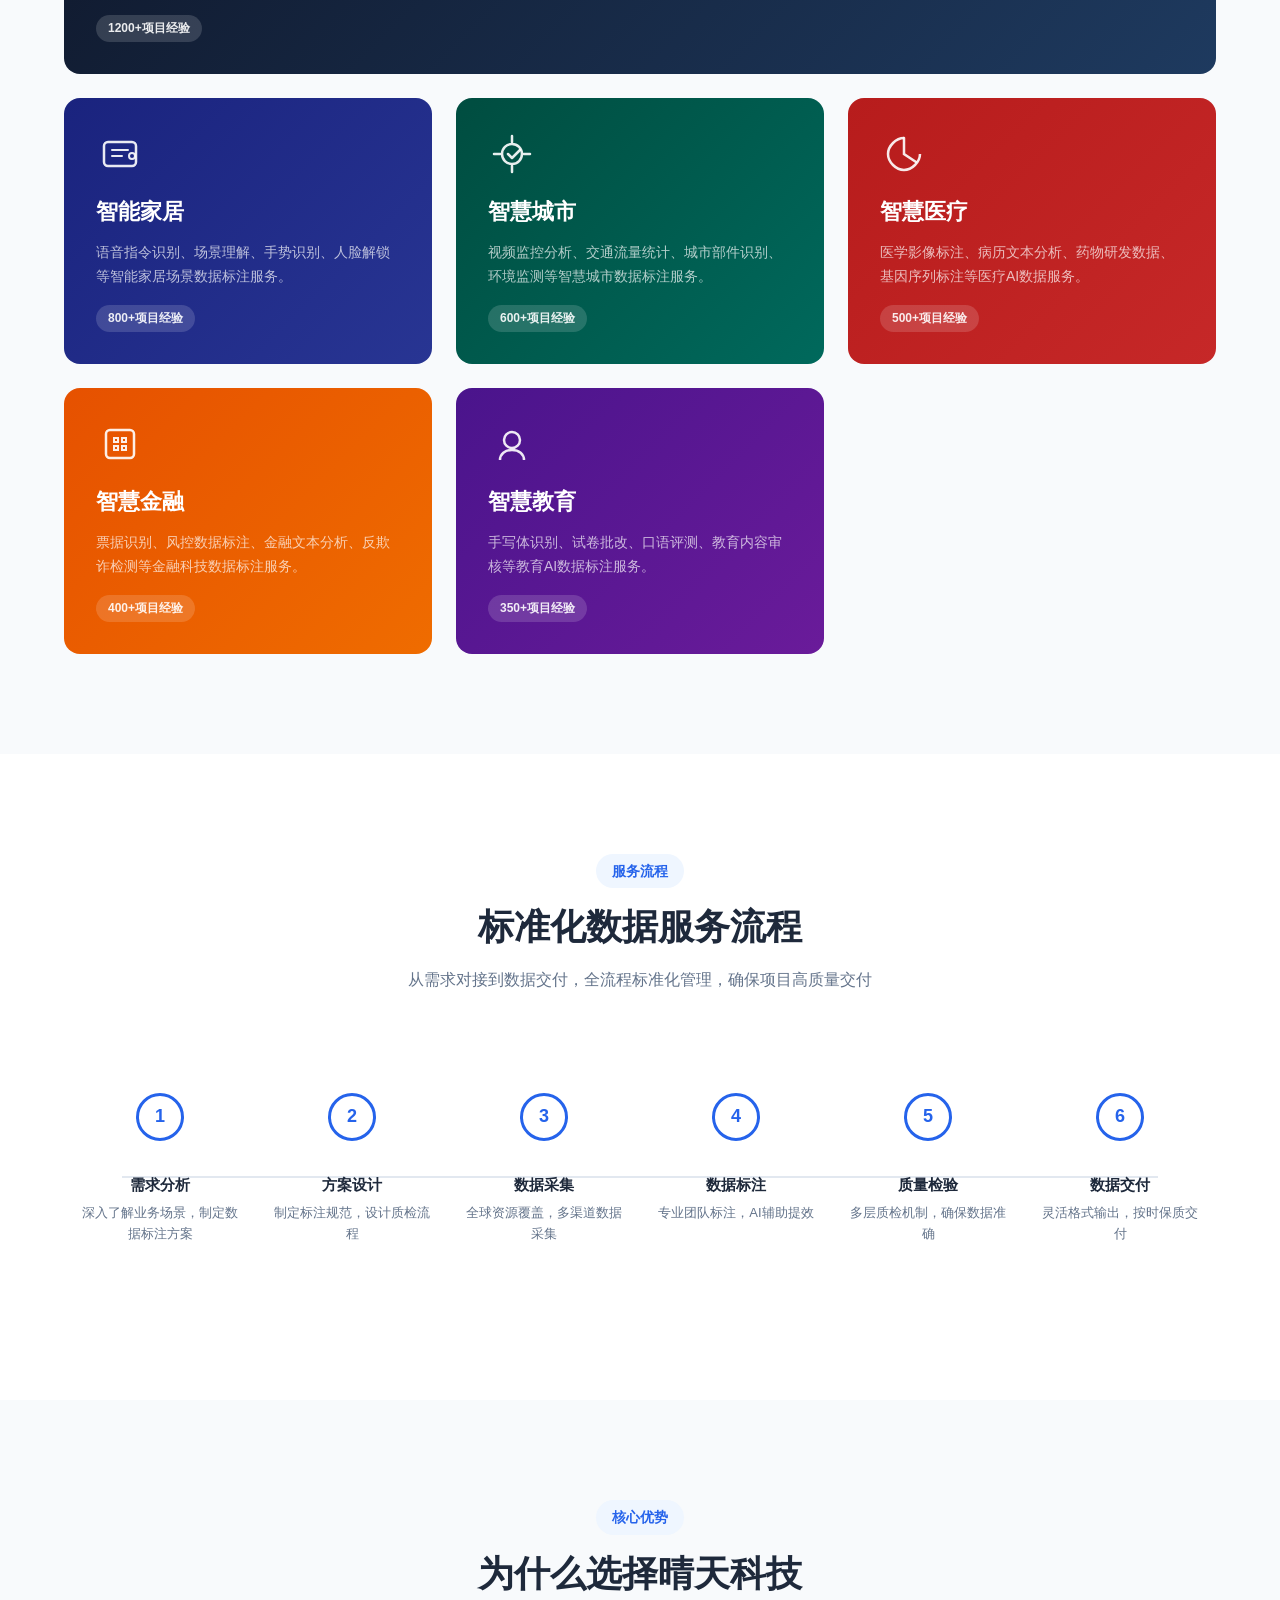
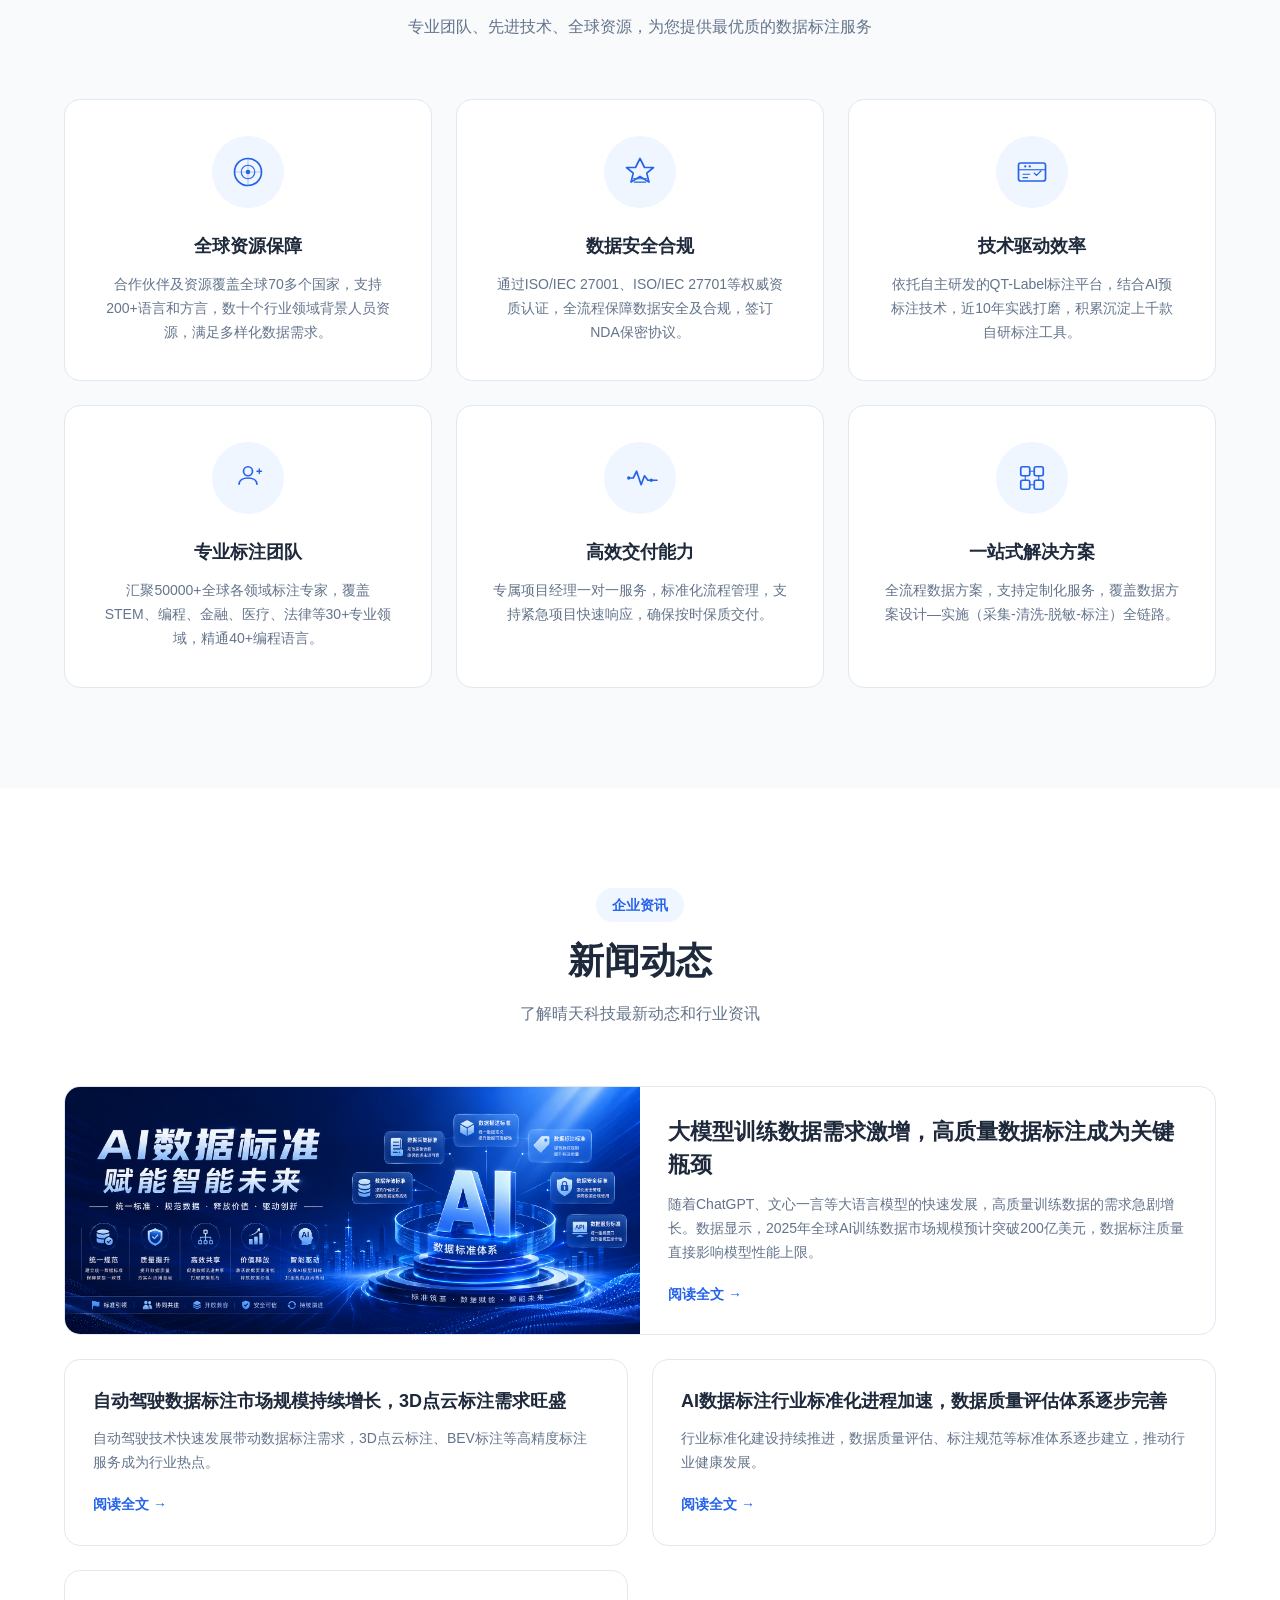
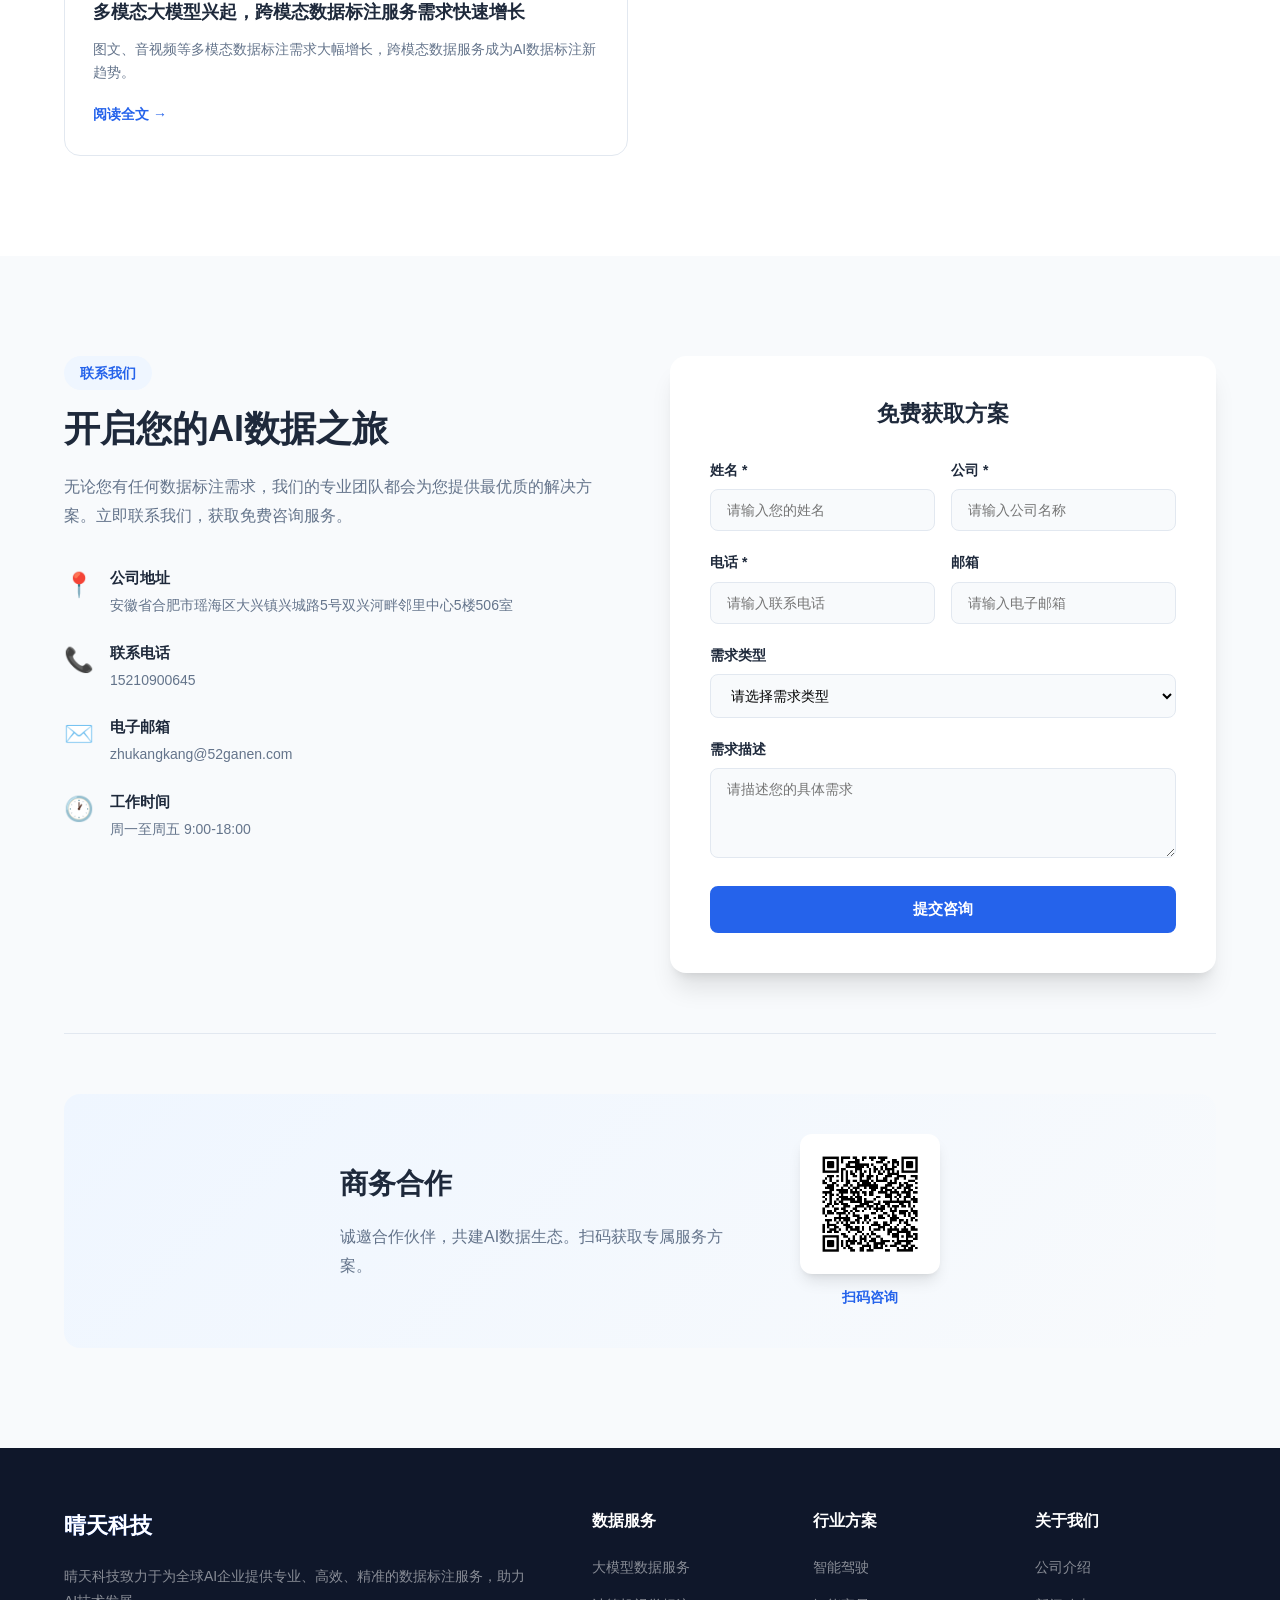
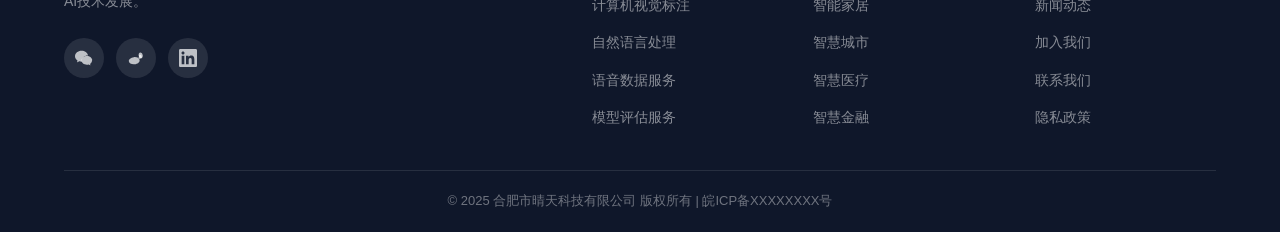
==== commit 0c6e0c6d: "删除小太阳" ====
--- a/index.html
+++ b/index.html
@@ -5,7 +5,6 @@
     <meta name="viewport" content="width=device-width, initial-scale=1.0">
     <title>晴天科技 - 专业AI数据标注服务</title>
     <link rel="stylesheet" href="css/style.css">
-    <link rel="icon" href="data:image/svg+xml,<svg xmlns='http://www.w3.org/2000/svg' viewBox='0 0 100 100'><text y='.9em' font-size='90'>☀</text></svg>">
 </head>
 <body>
     <header class="header">
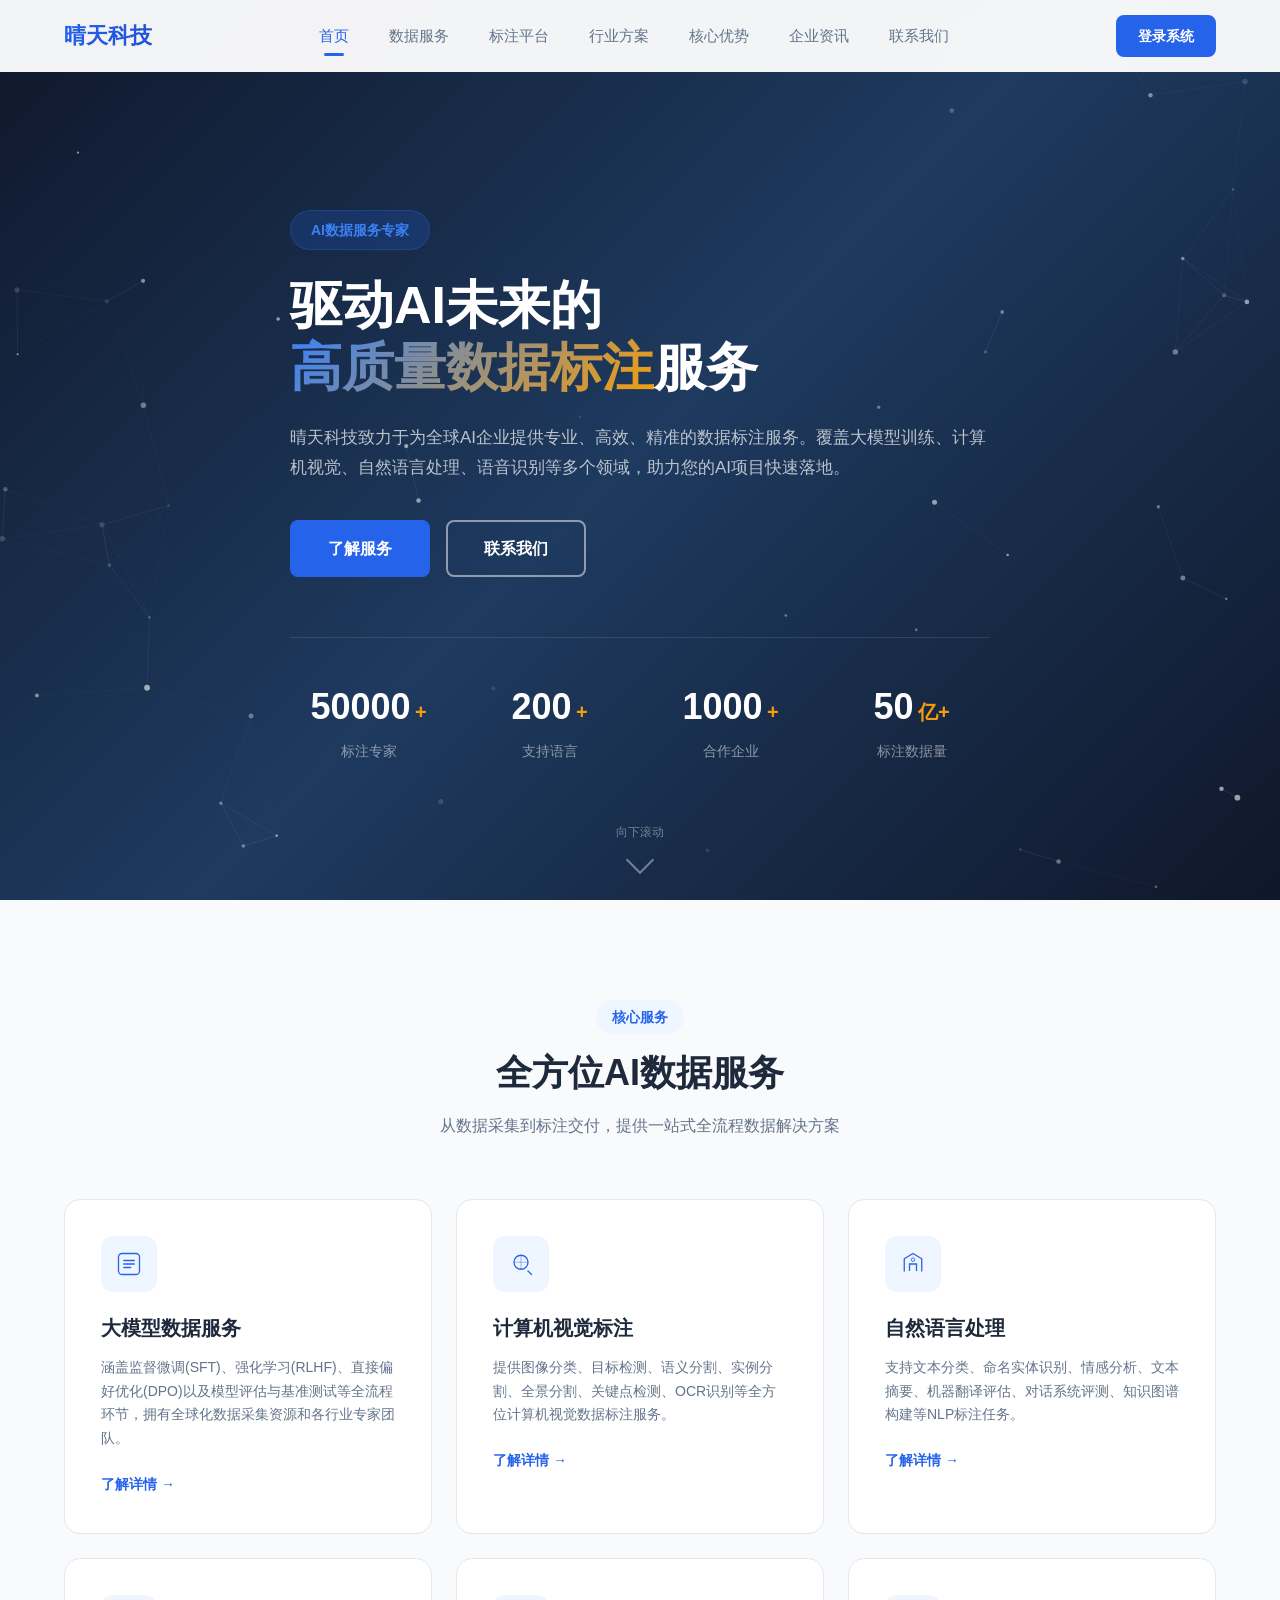
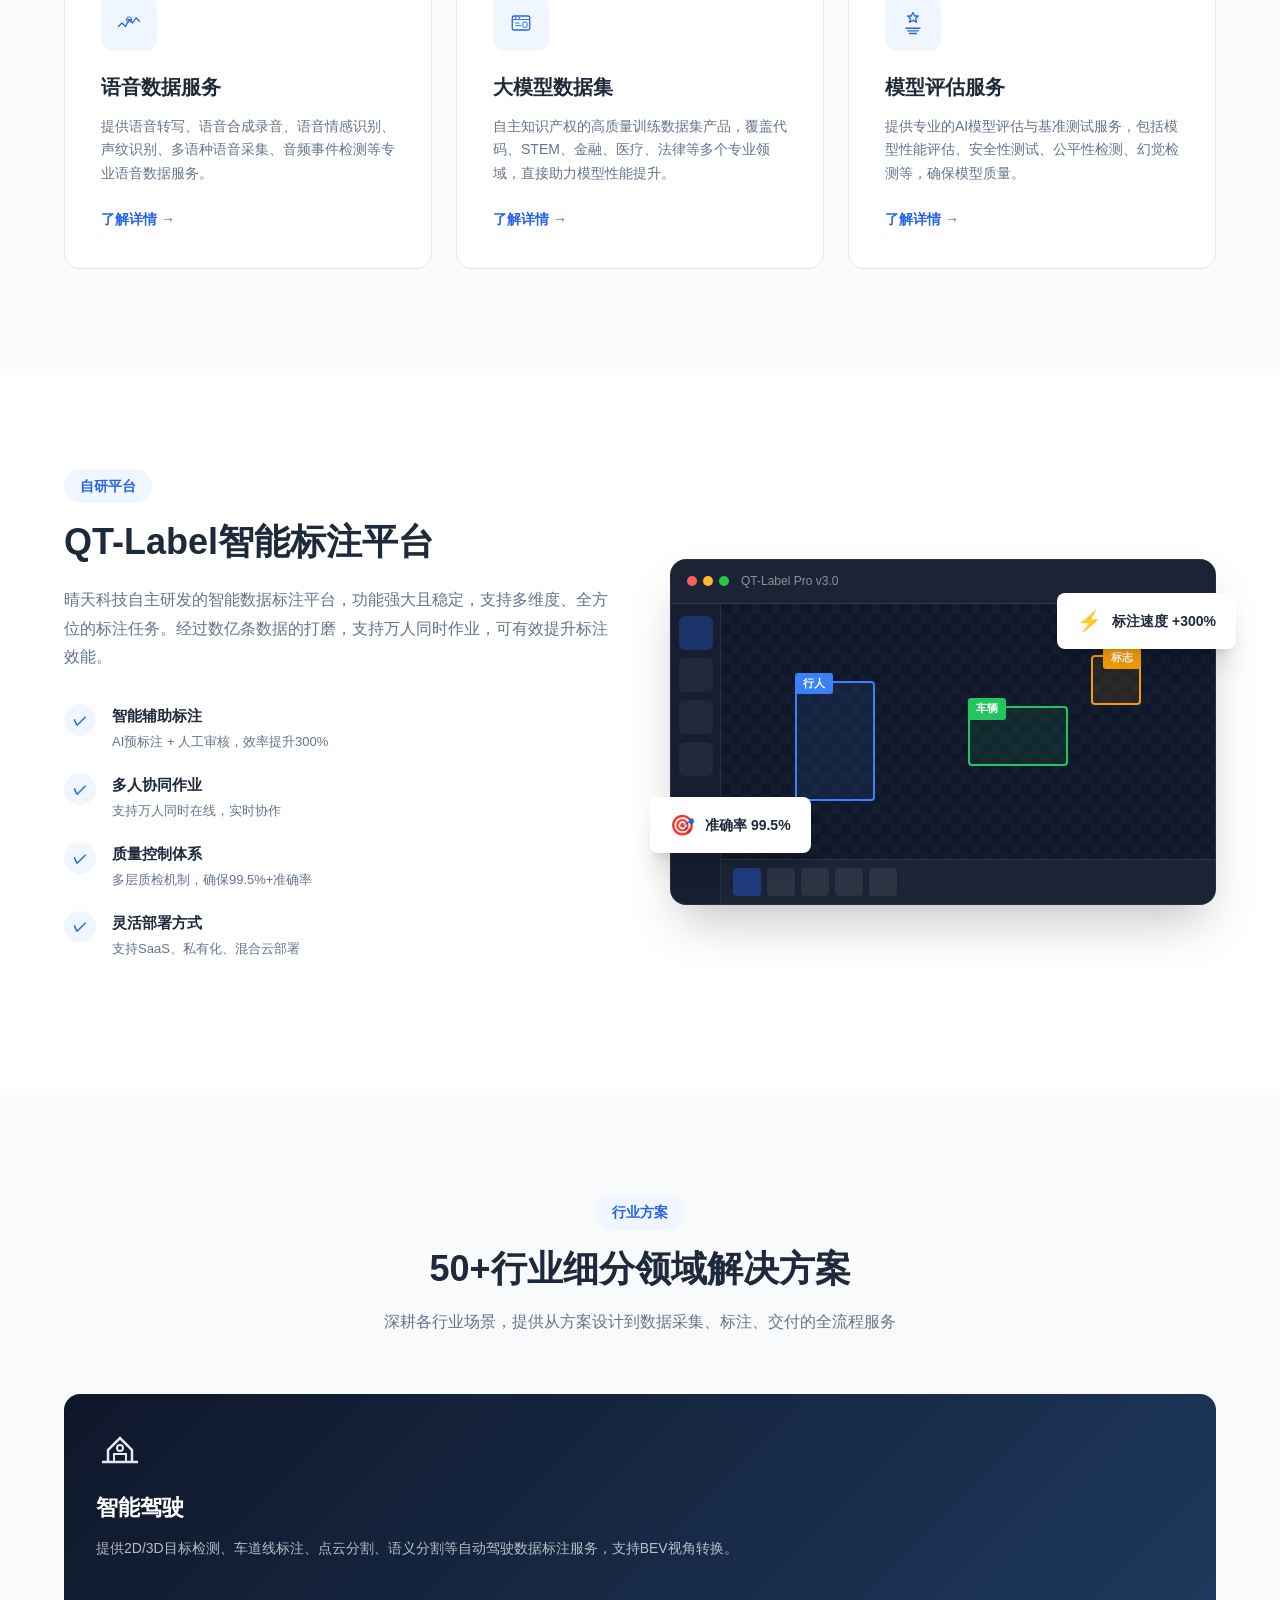
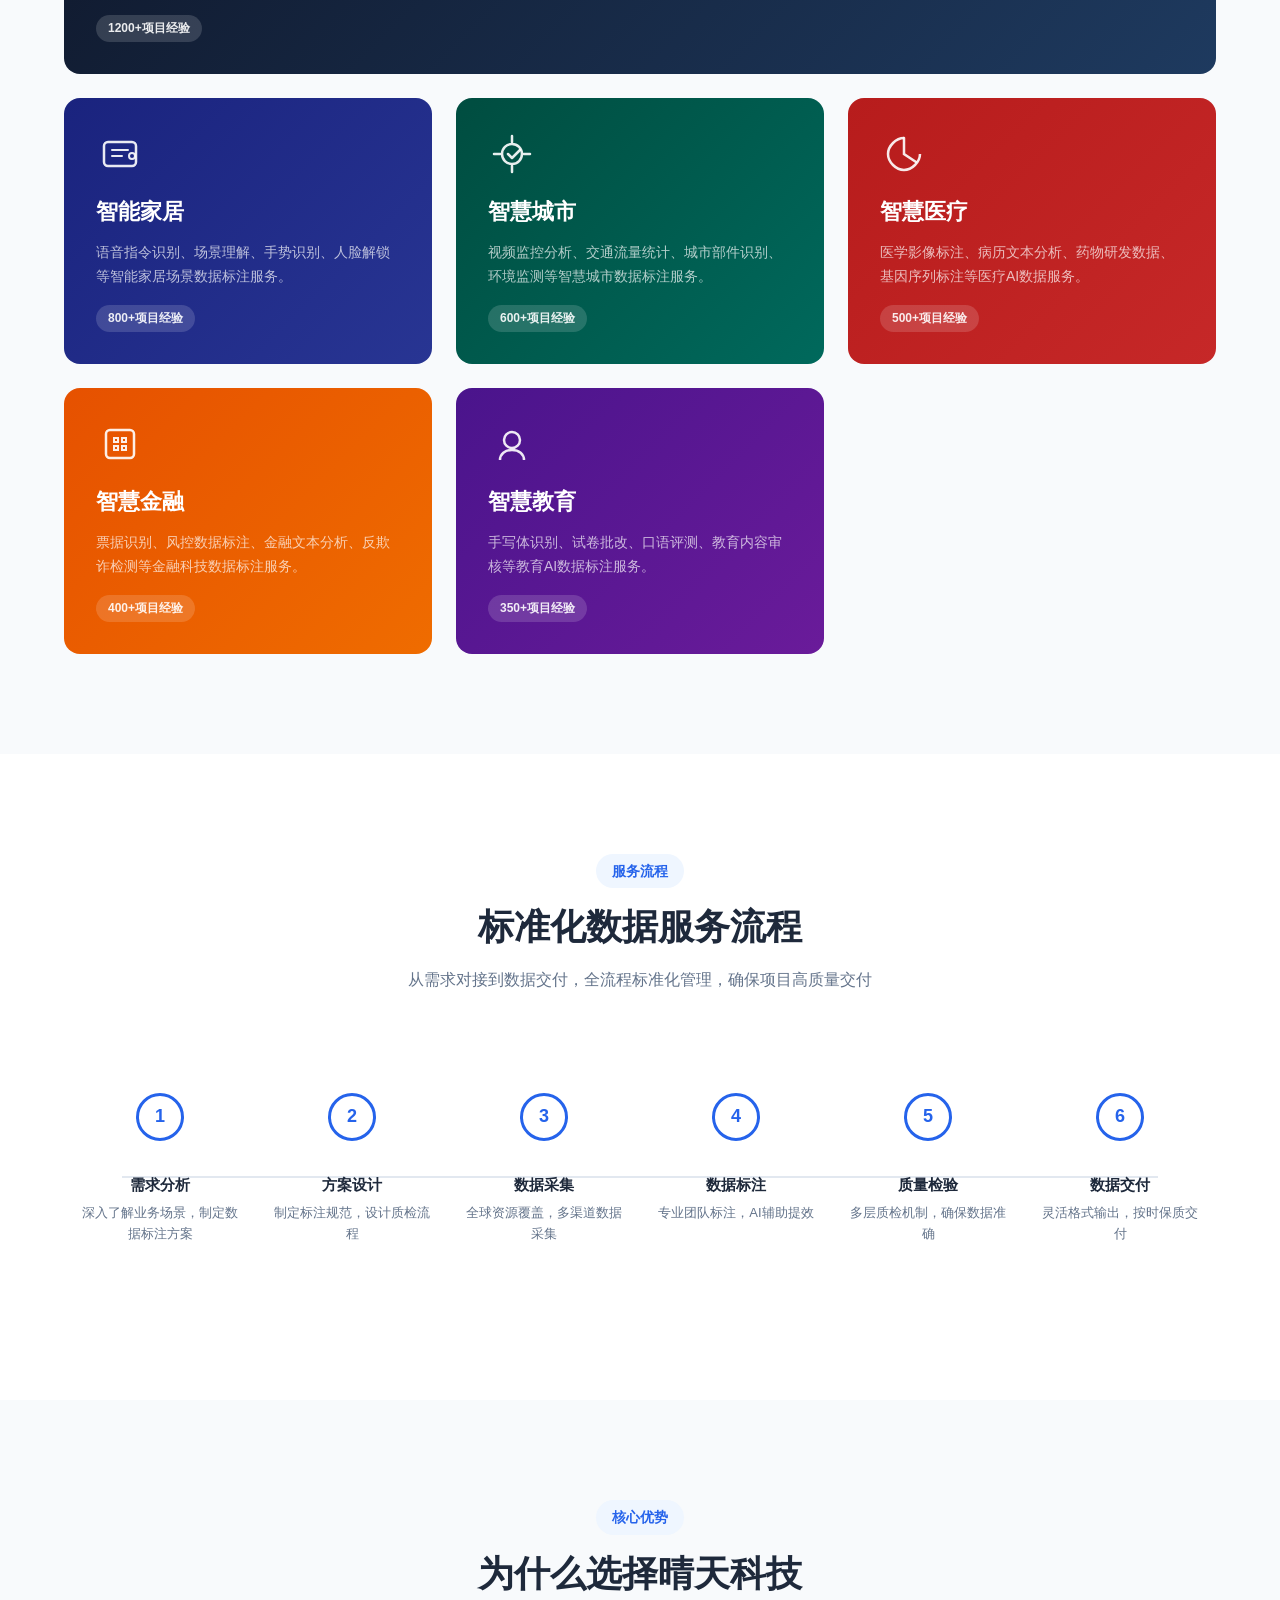
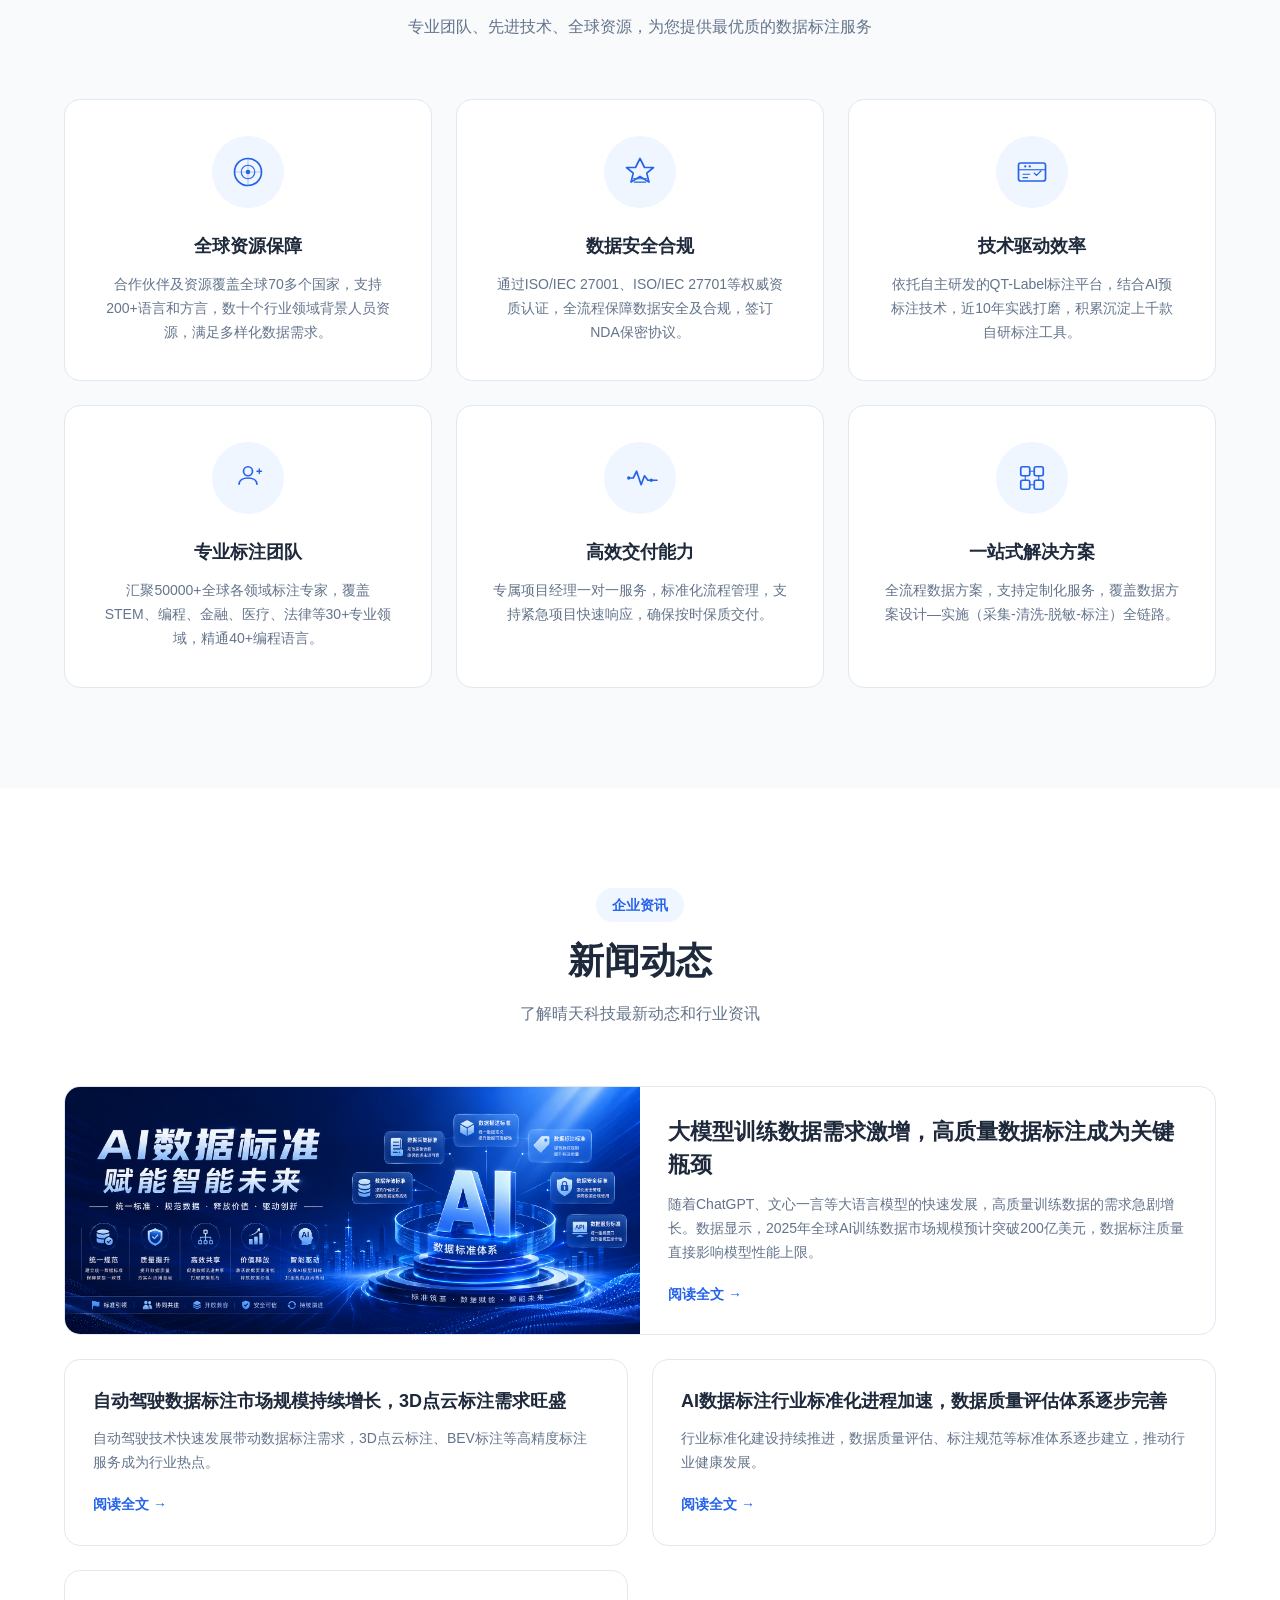
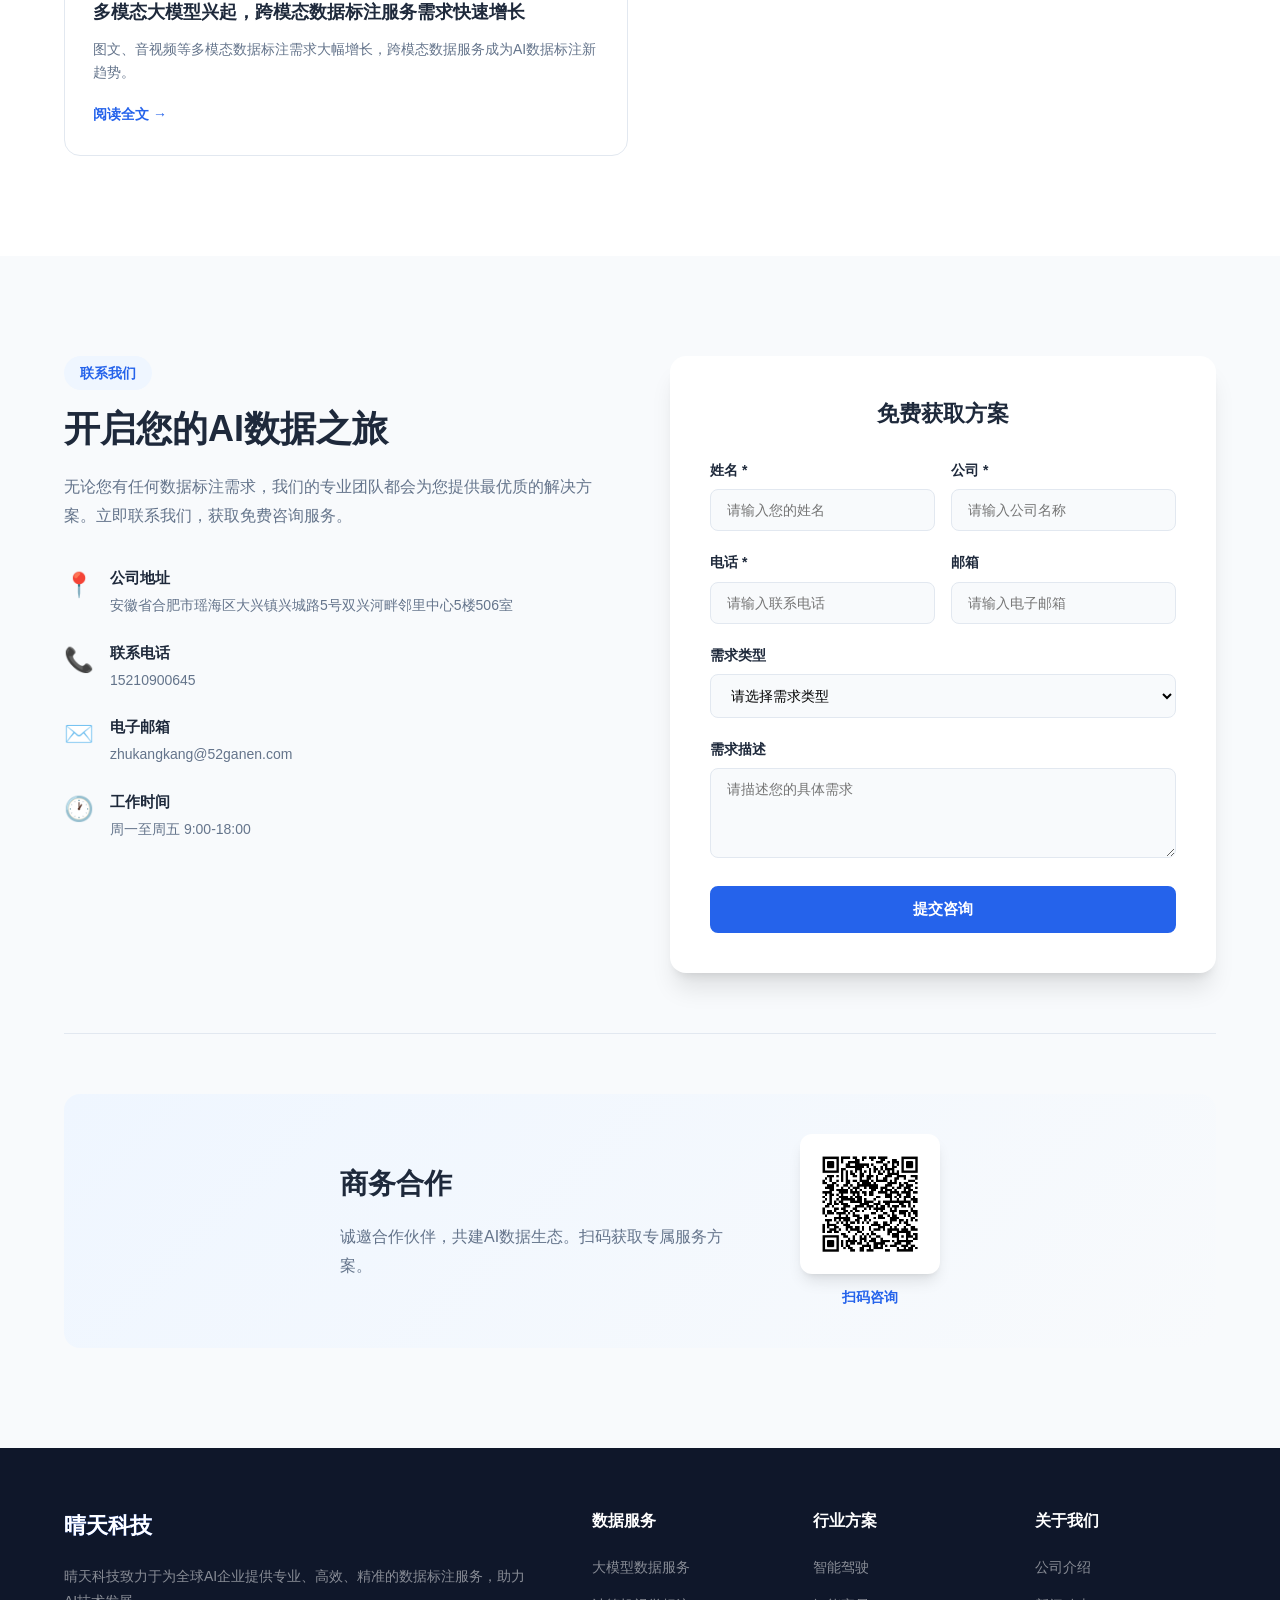
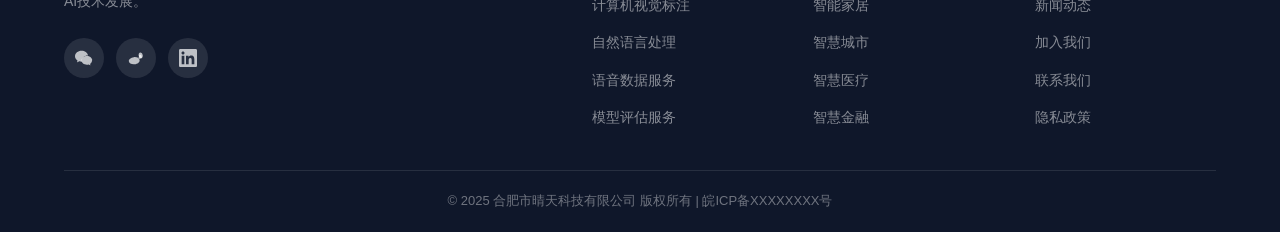
==== commit b15a0591: "地址" ====
--- a/index.html
+++ b/index.html
@@ -24,7 +24,7 @@
                     <a href="#contact" class="nav-link">联系我们</a>
                 </nav>
                 <div class="header-right">
-                    <a href="https://console.qingtiankeji.cn" class="btn btn-primary btn-sm">登录系统</a>
+                    <a href="https://console.anhuiqtkj.cn" class="btn btn-primary btn-sm">登录系统</a>
                     <button class="menu-toggle" id="menuToggle" aria-label="菜单">
                         <span></span>
                         <span></span>
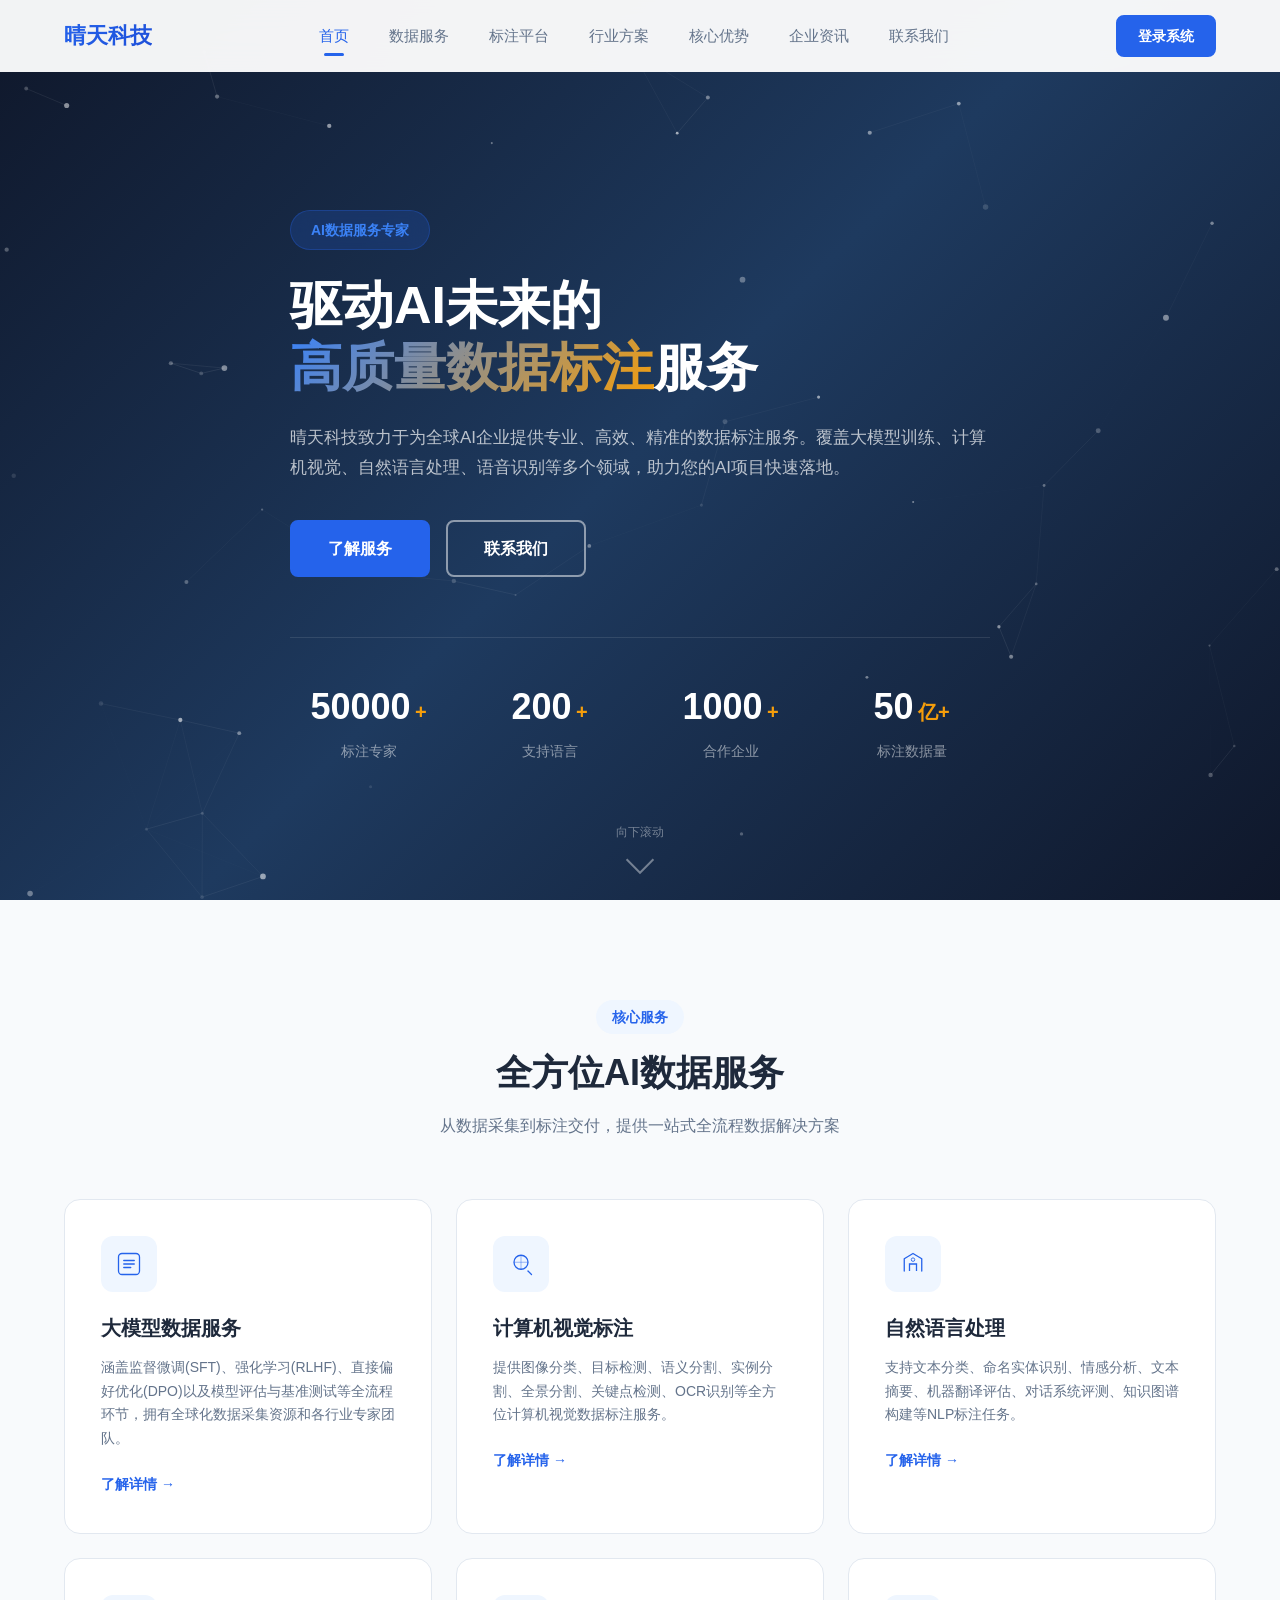
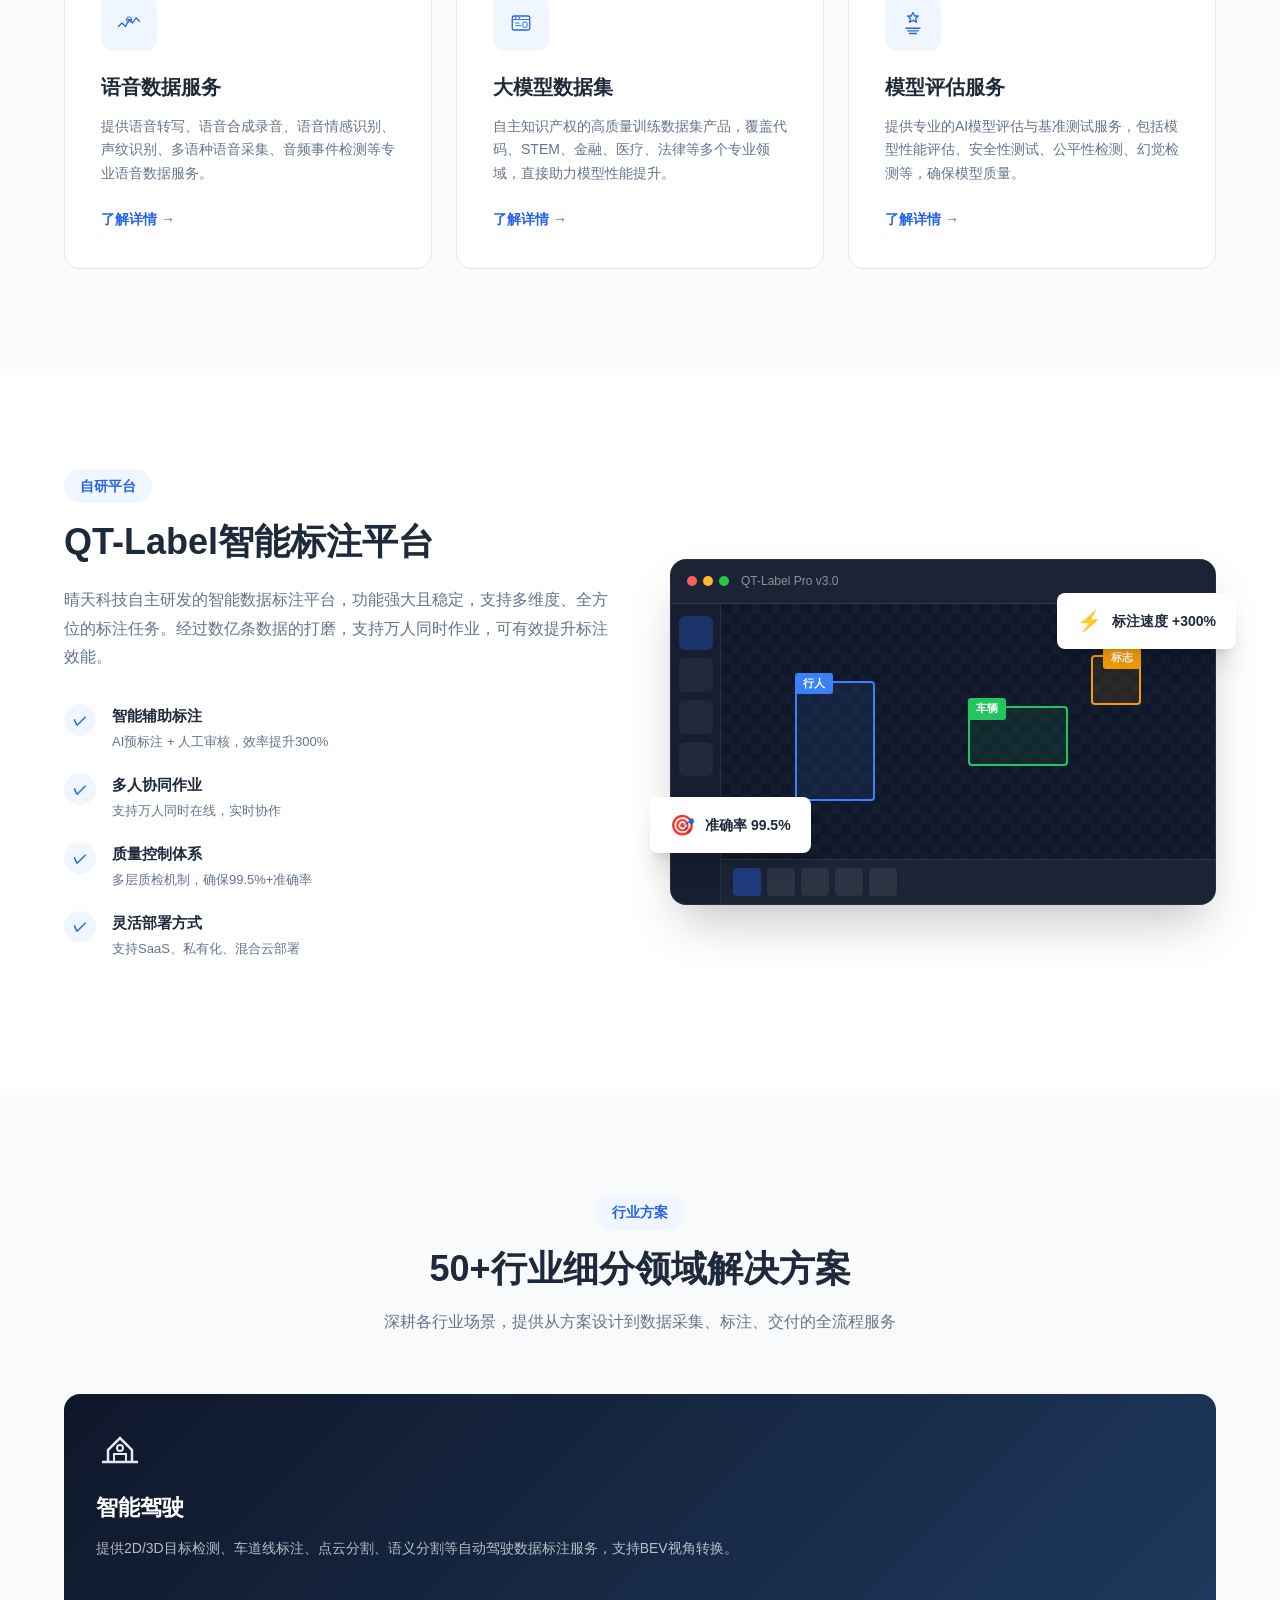
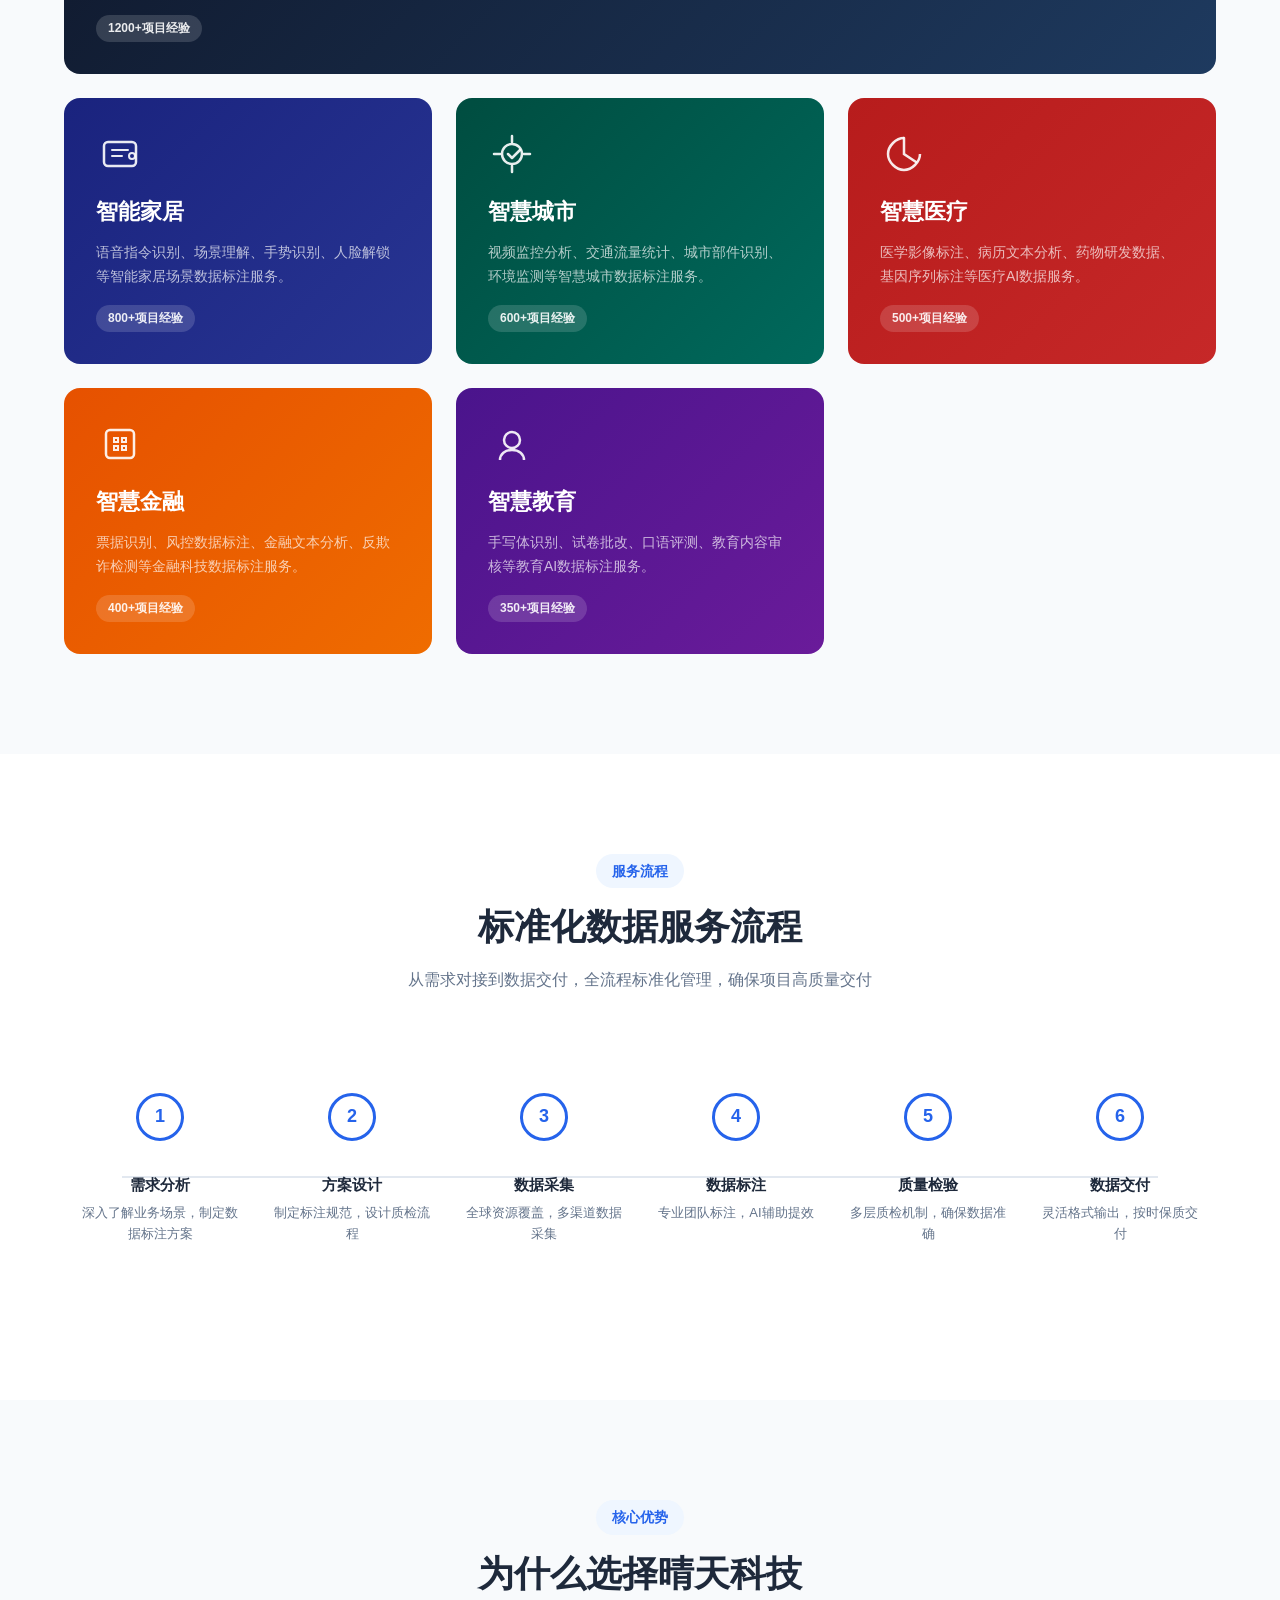
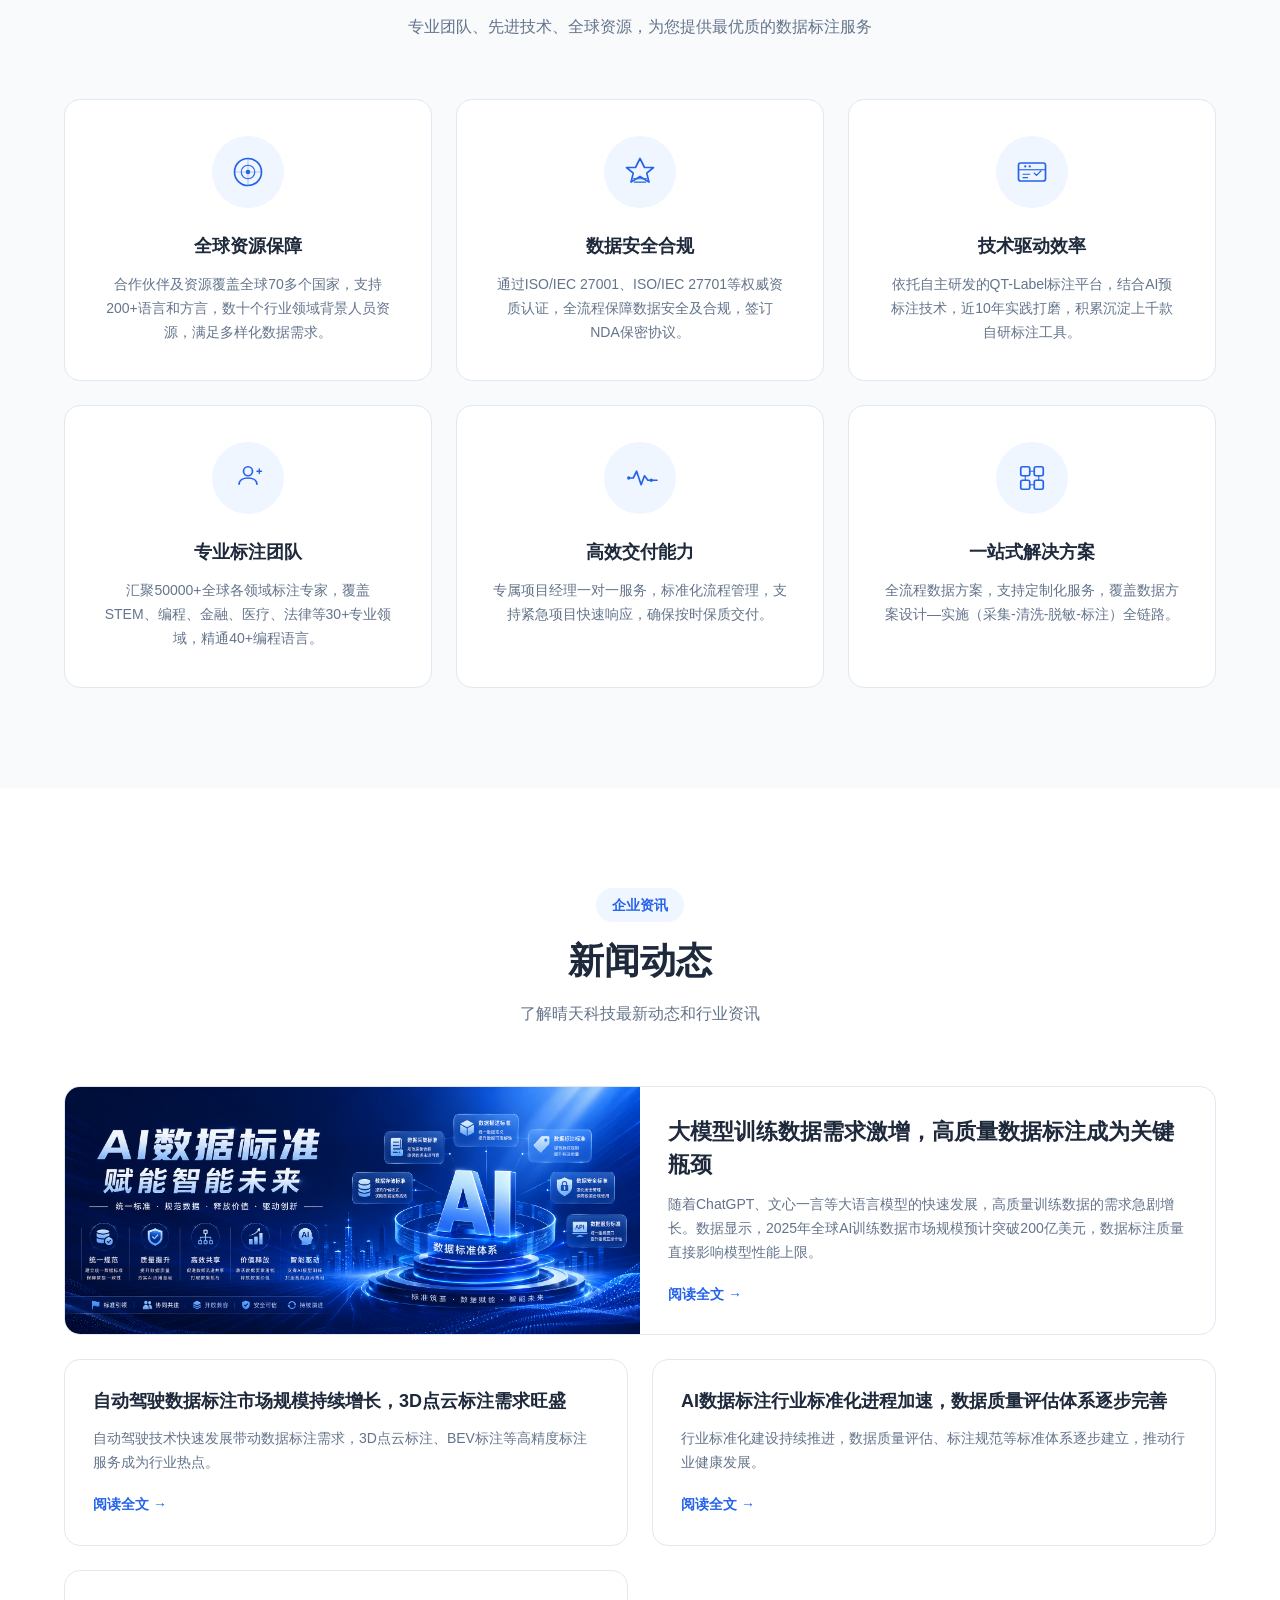
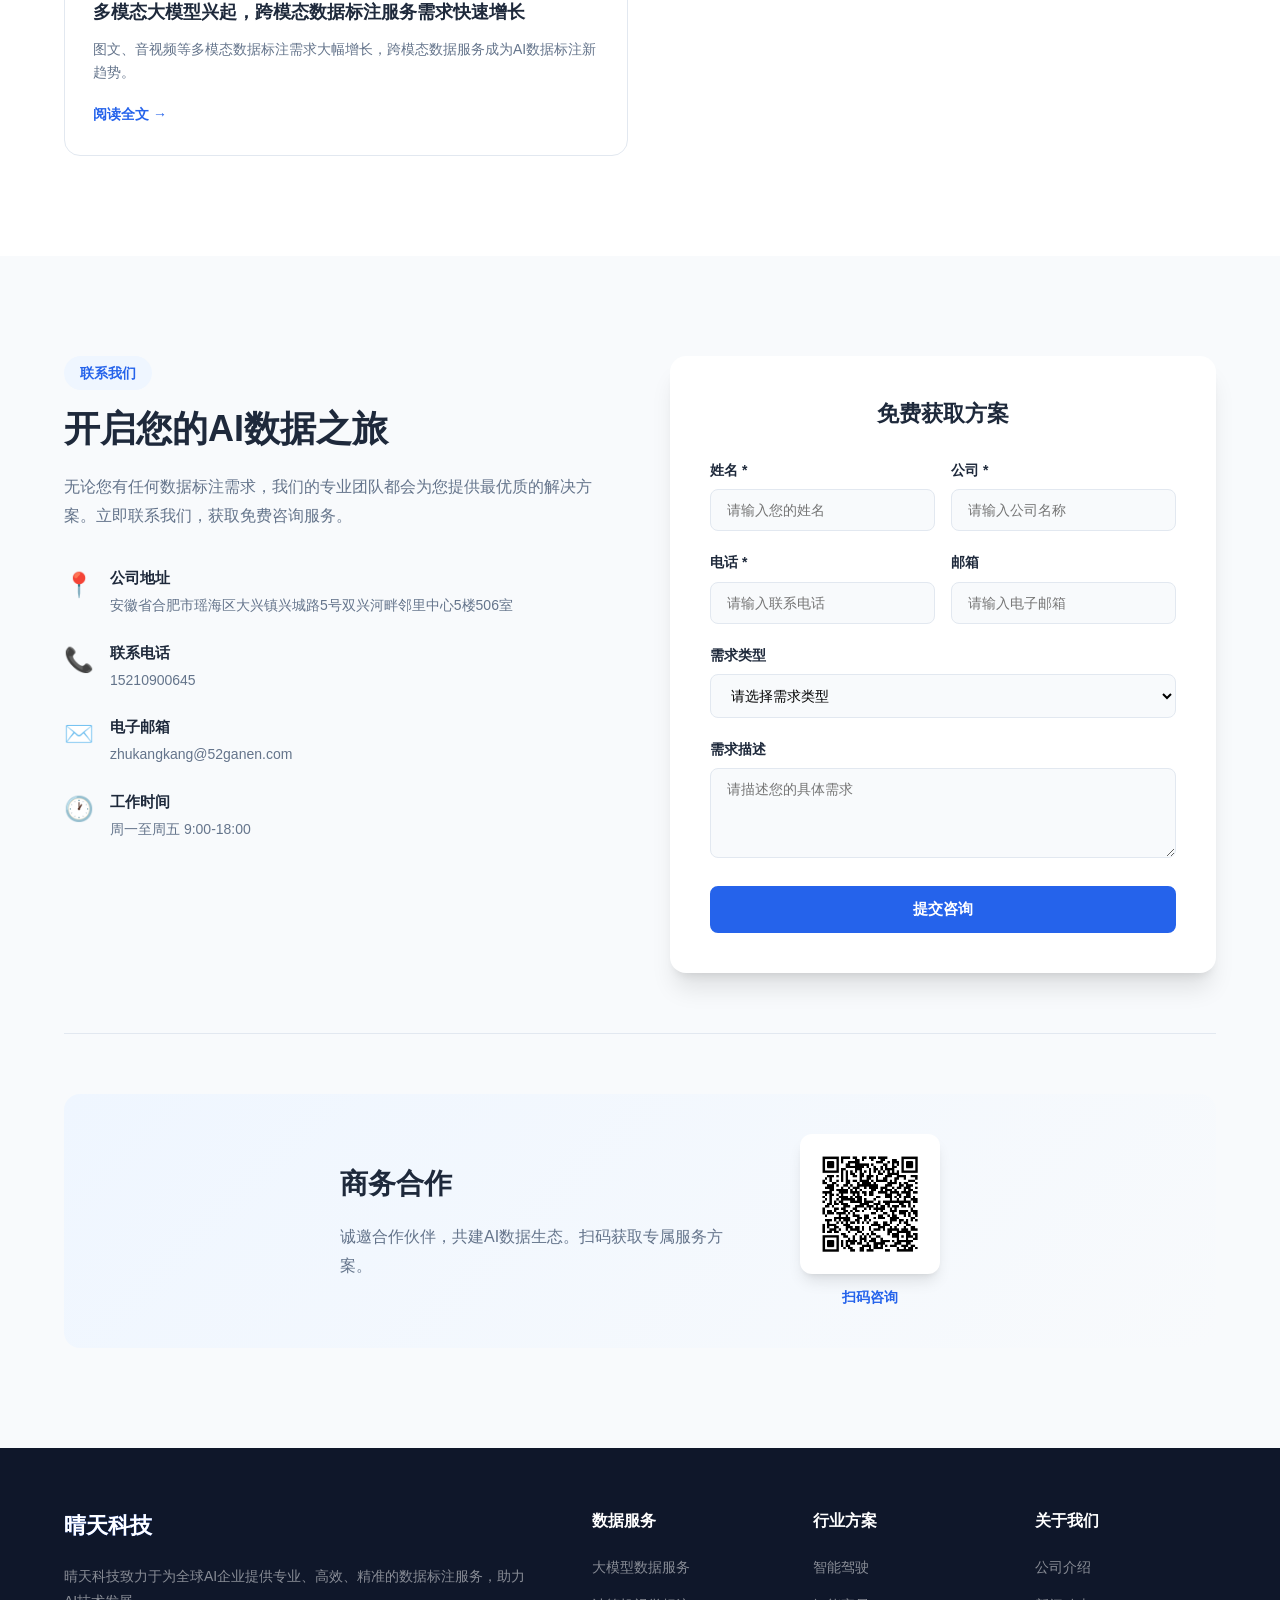
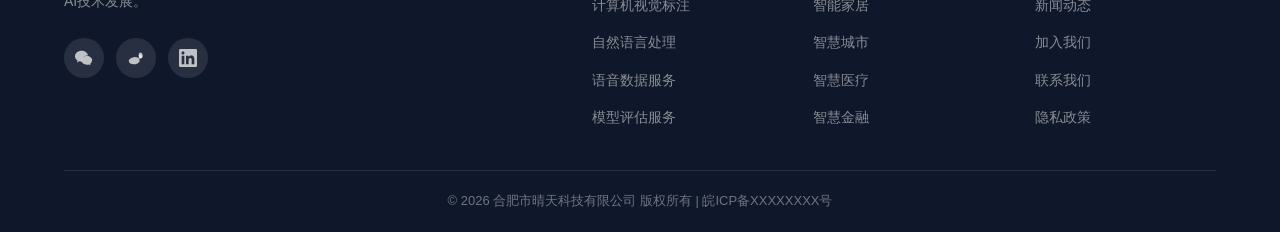
==== commit 22531d65: "1" ====
--- a/index.html
+++ b/index.html
@@ -662,7 +662,7 @@
                 </div>
             </div>
             <div class="footer-bottom">
-                <p>© 2025 合肥市晴天科技有限公司 版权所有 | 皖ICP备XXXXXXXX号</p>
+                <p>© 2026 合肥市晴天科技有限公司 版权所有 | 皖ICP备XXXXXXXX号</p>
             </div>
         </div>
     </footer>
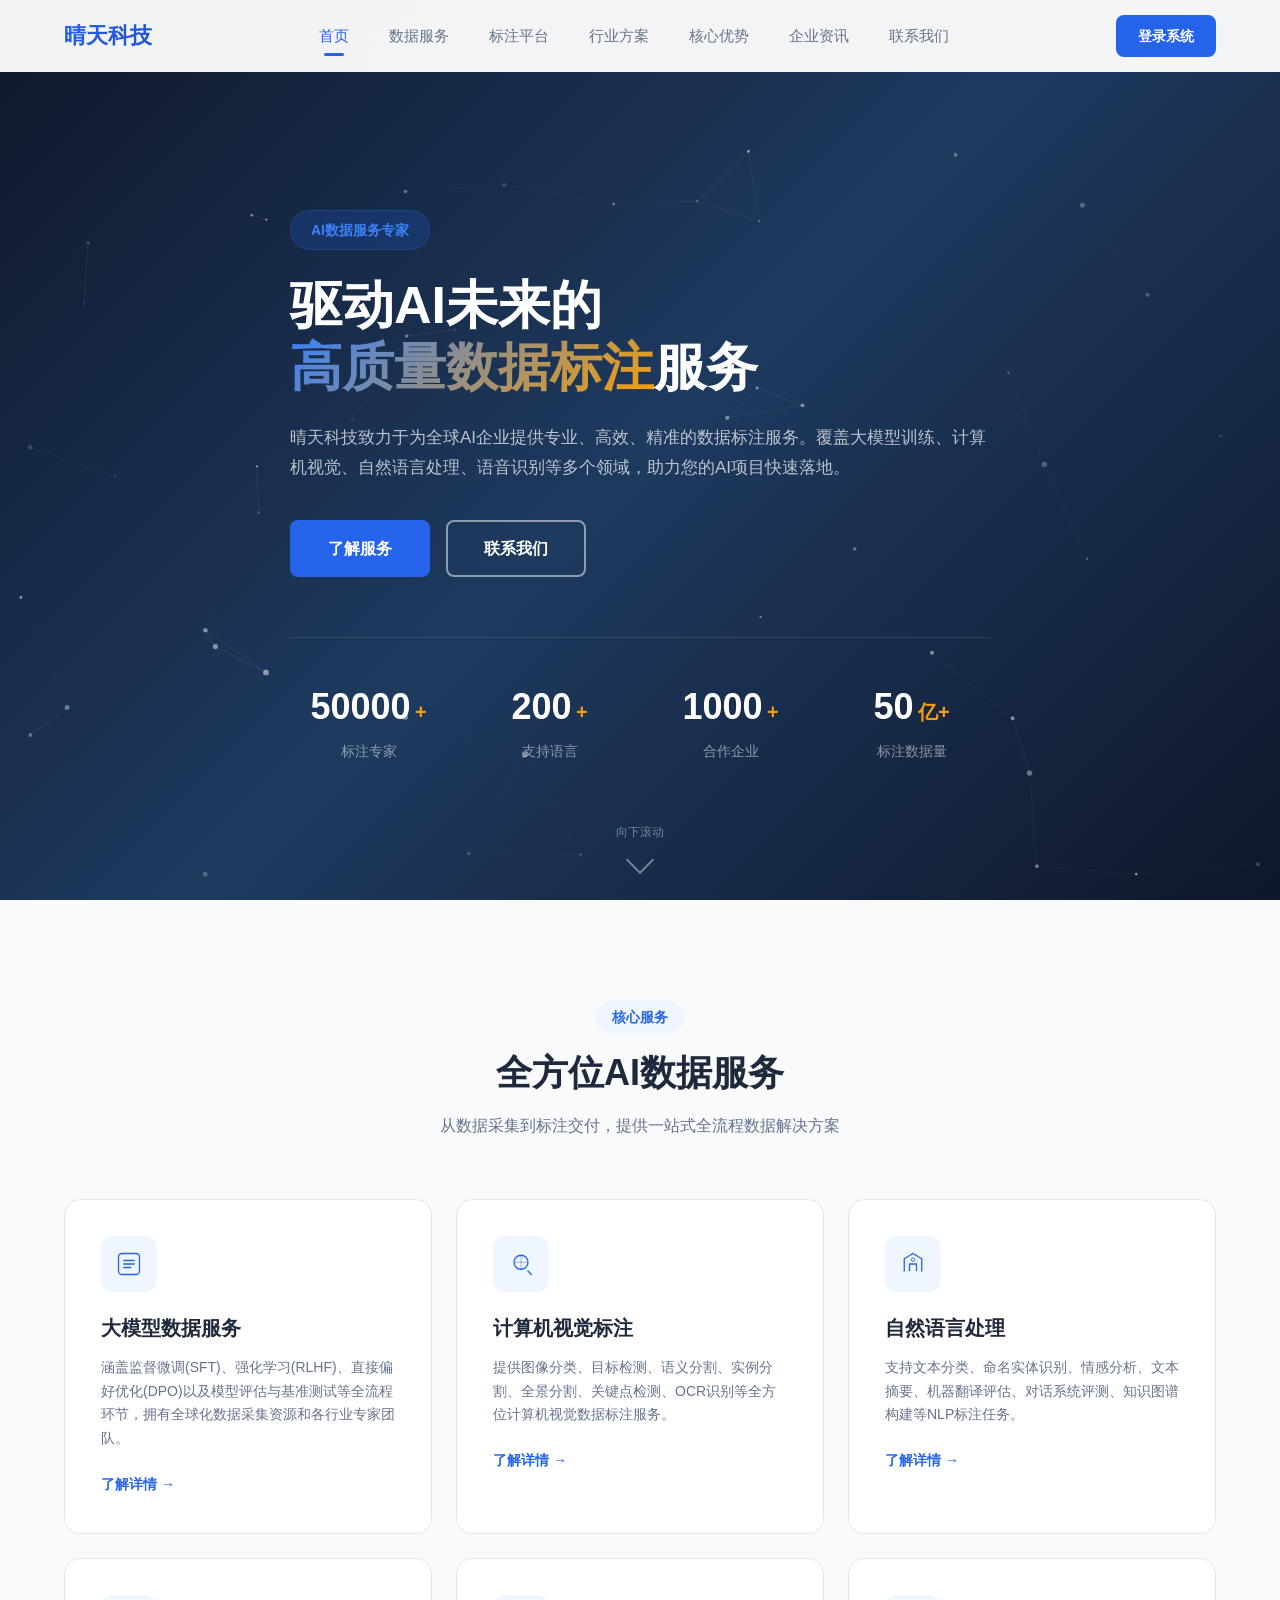
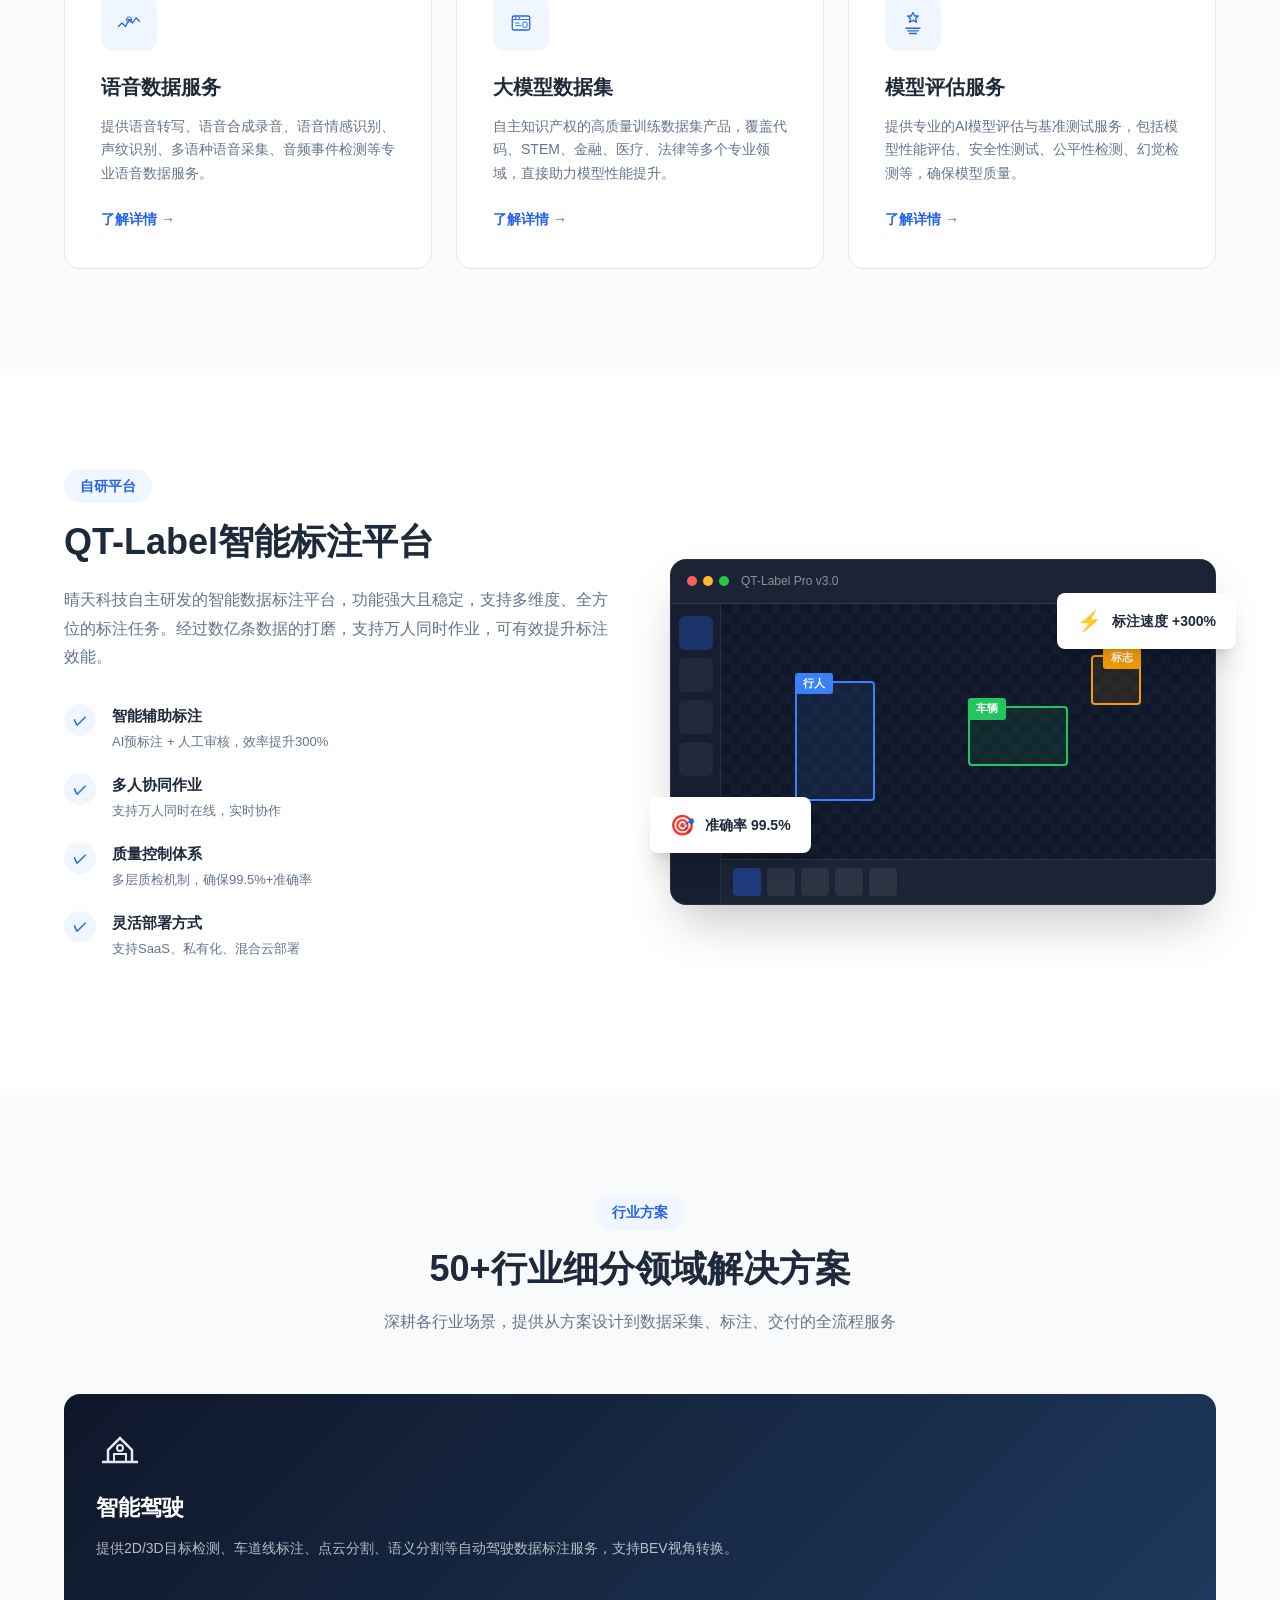
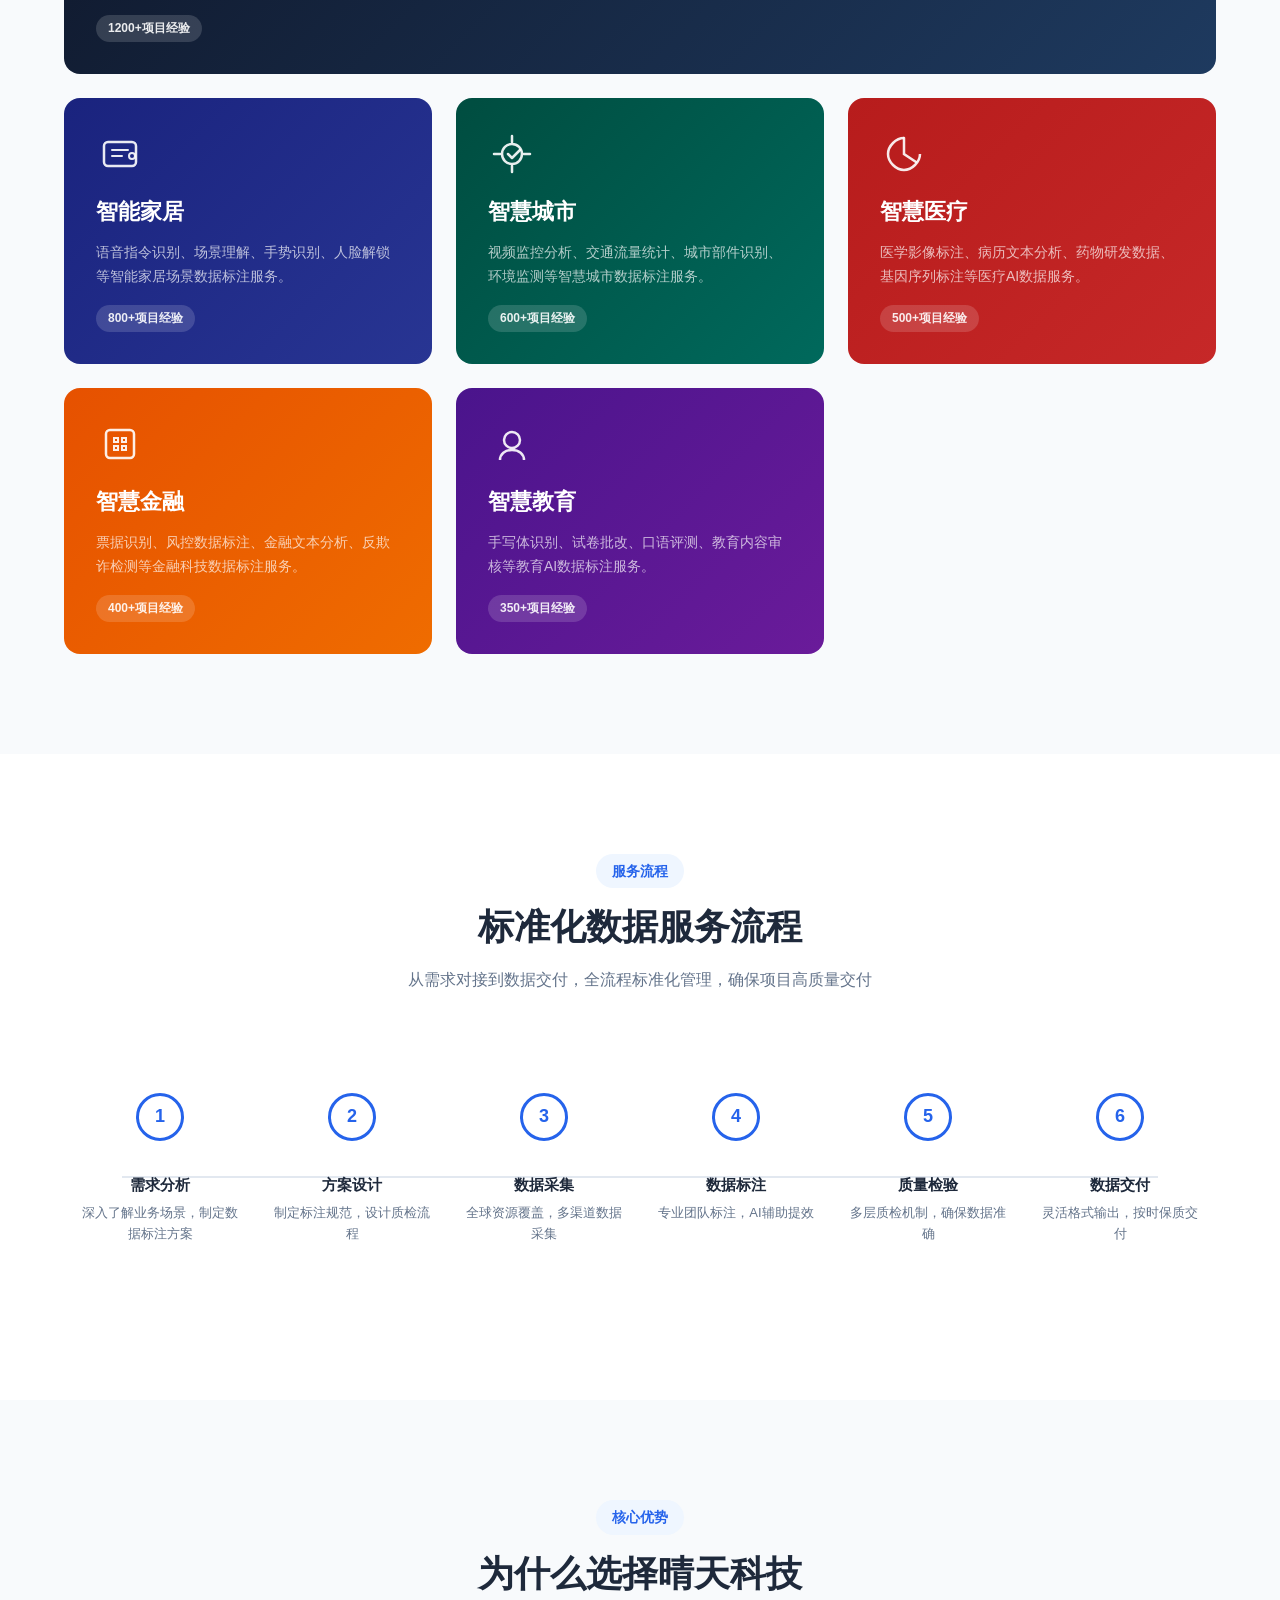
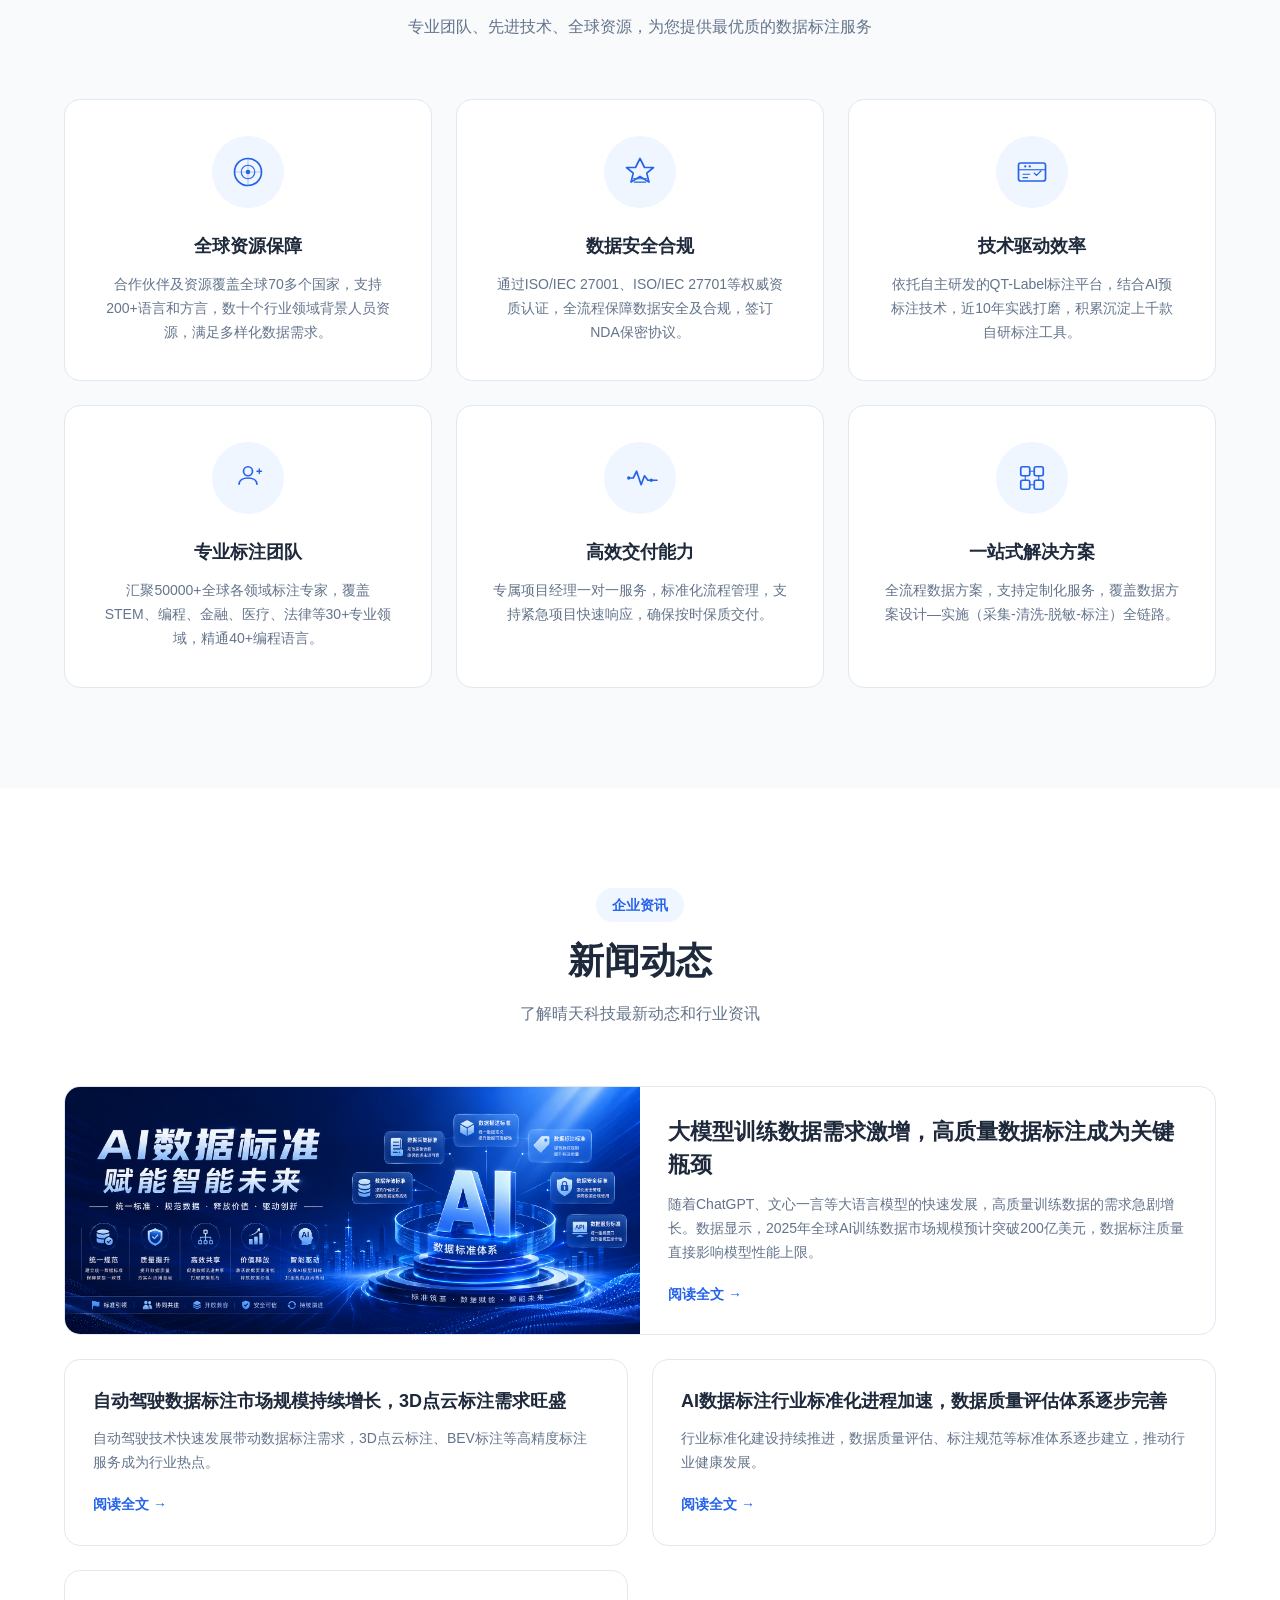
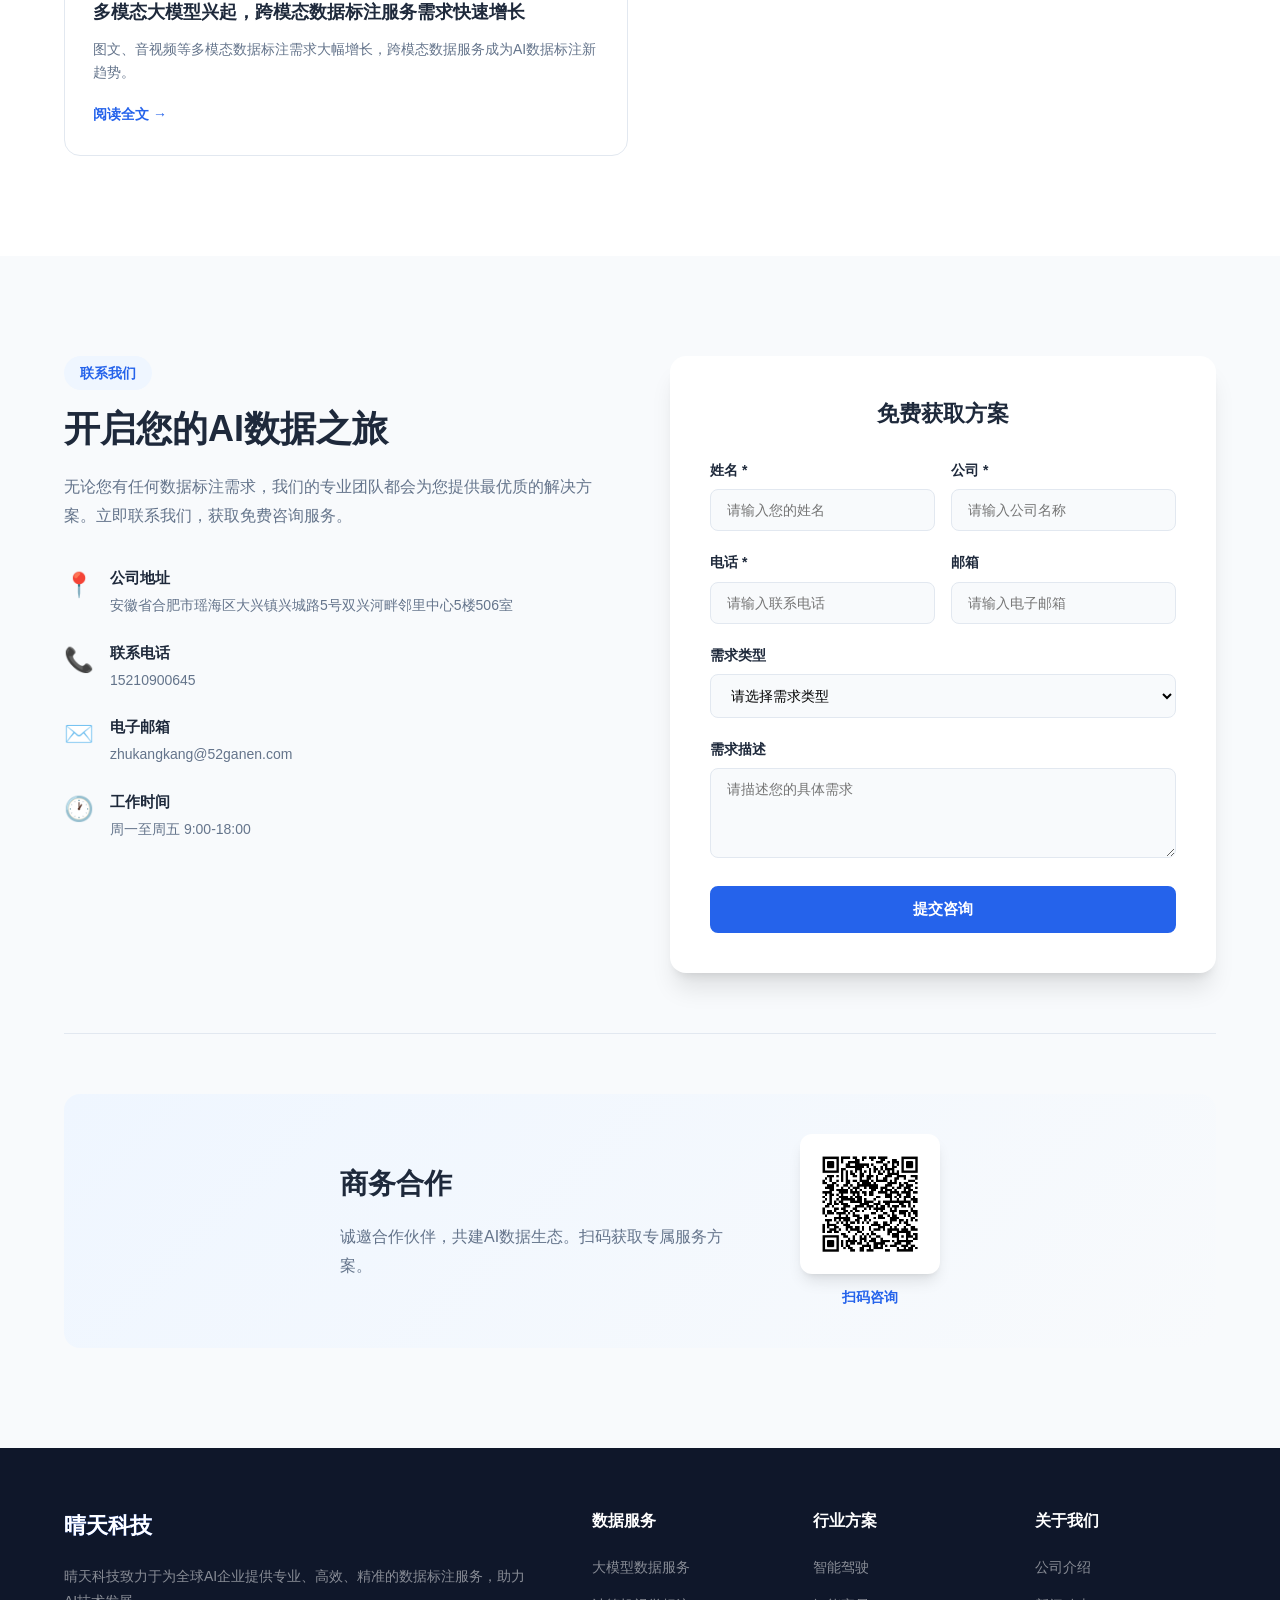
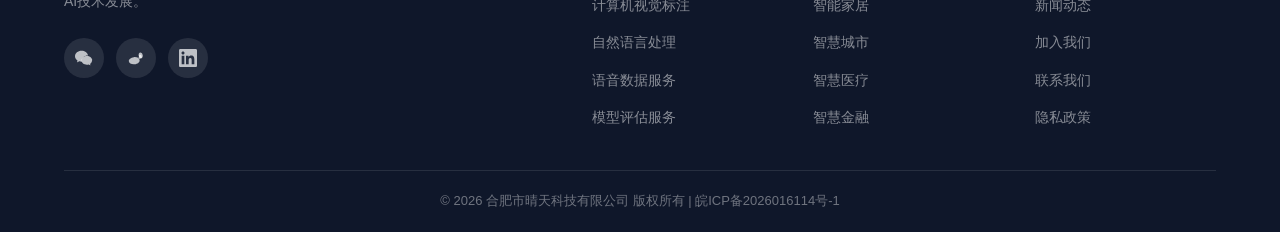
==== commit 1bb5b991: "合肥晴天ICP修改" ====
--- a/index.html
+++ b/index.html
@@ -662,7 +662,7 @@
                 </div>
             </div>
             <div class="footer-bottom">
-                <p>© 2026 合肥市晴天科技有限公司 版权所有 | 皖ICP备XXXXXXXX号</p>
+                <p>© 2026 合肥市晴天科技有限公司 版权所有 | 皖ICP备2026016114号-1</p>
             </div>
         </div>
     </footer>
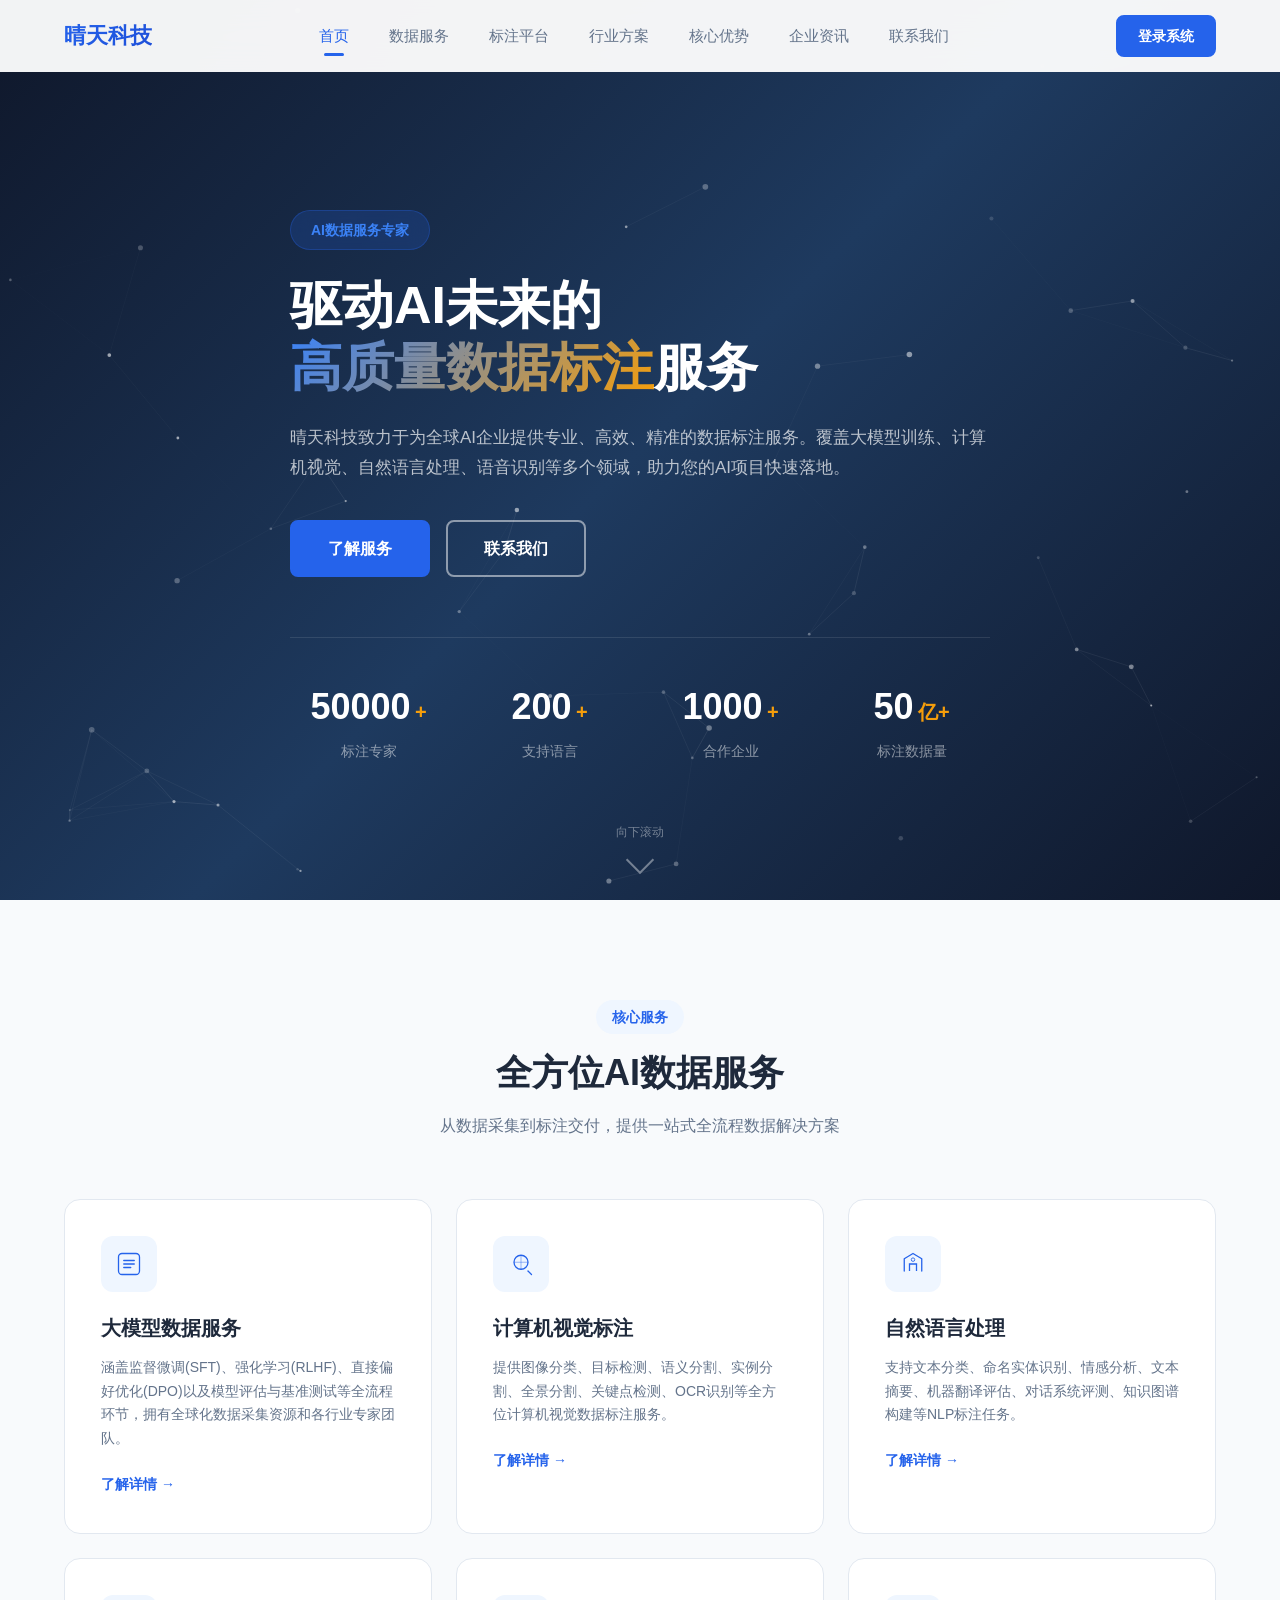
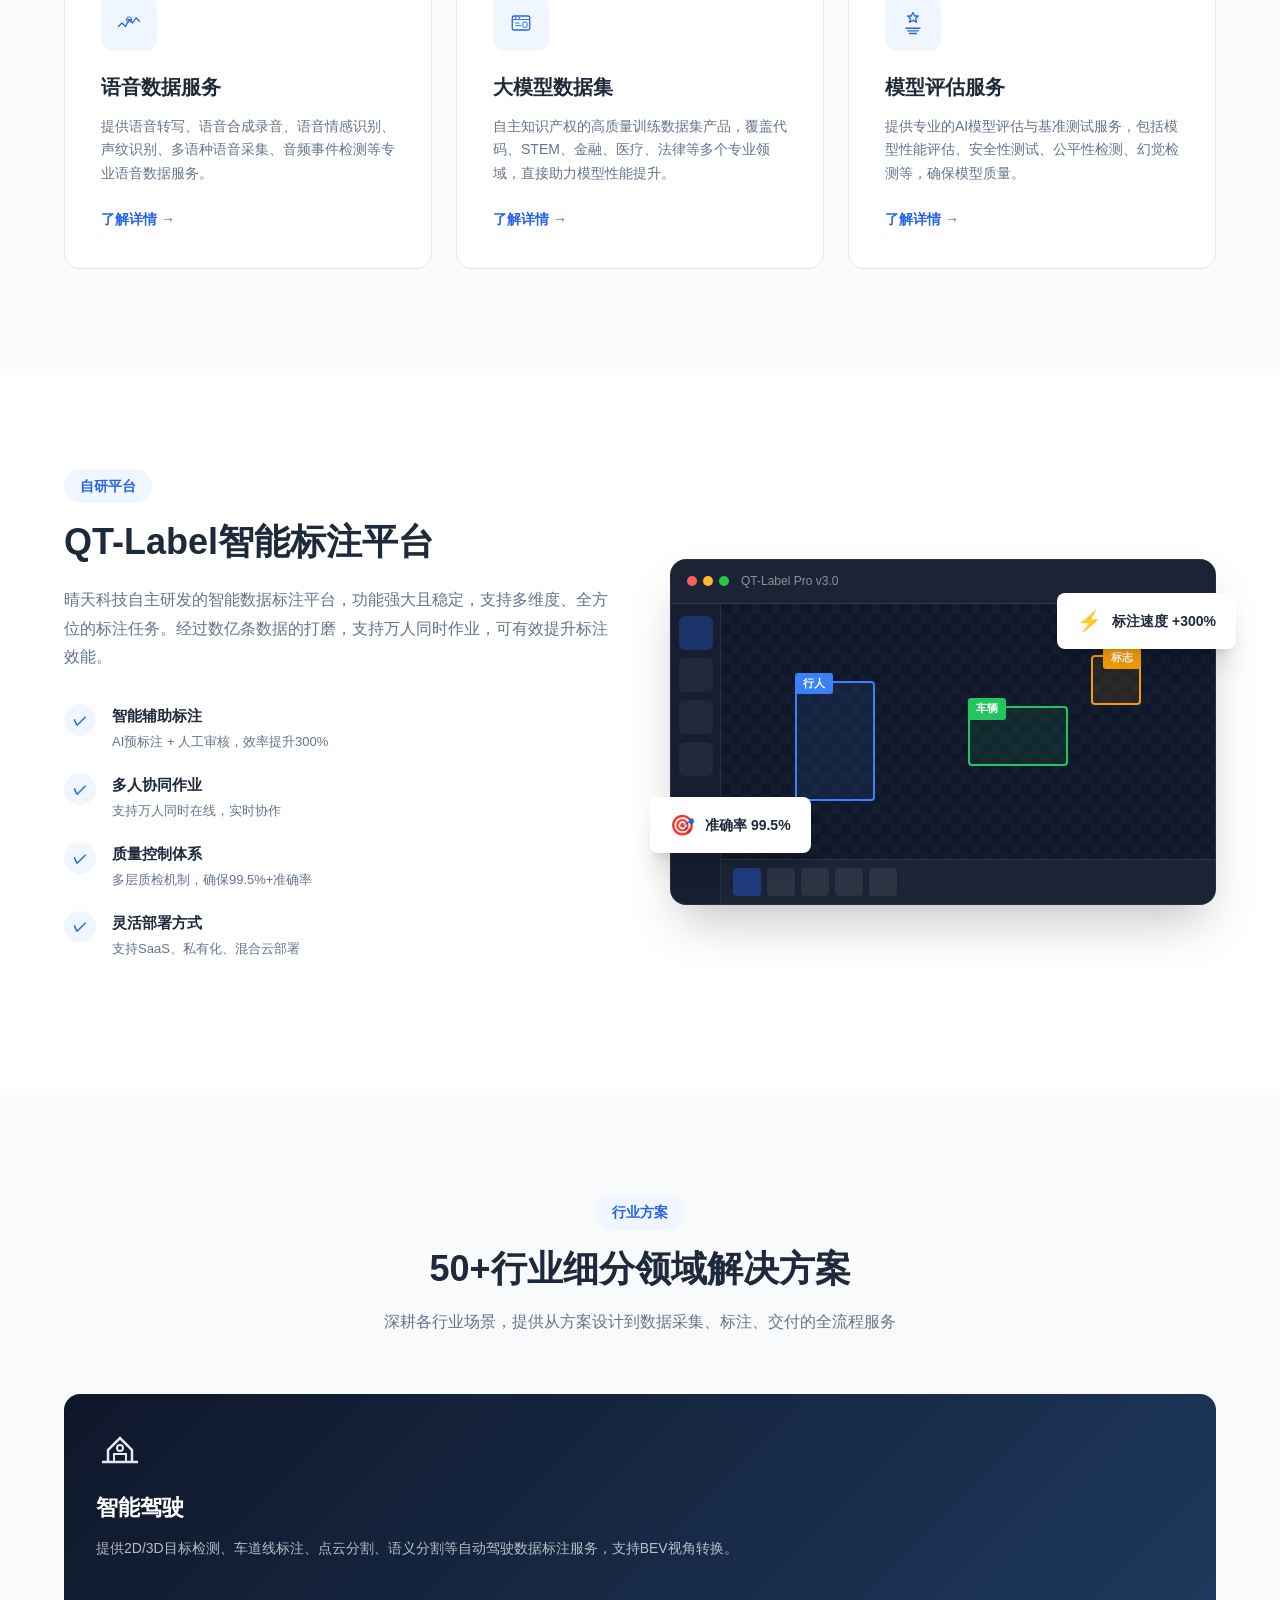
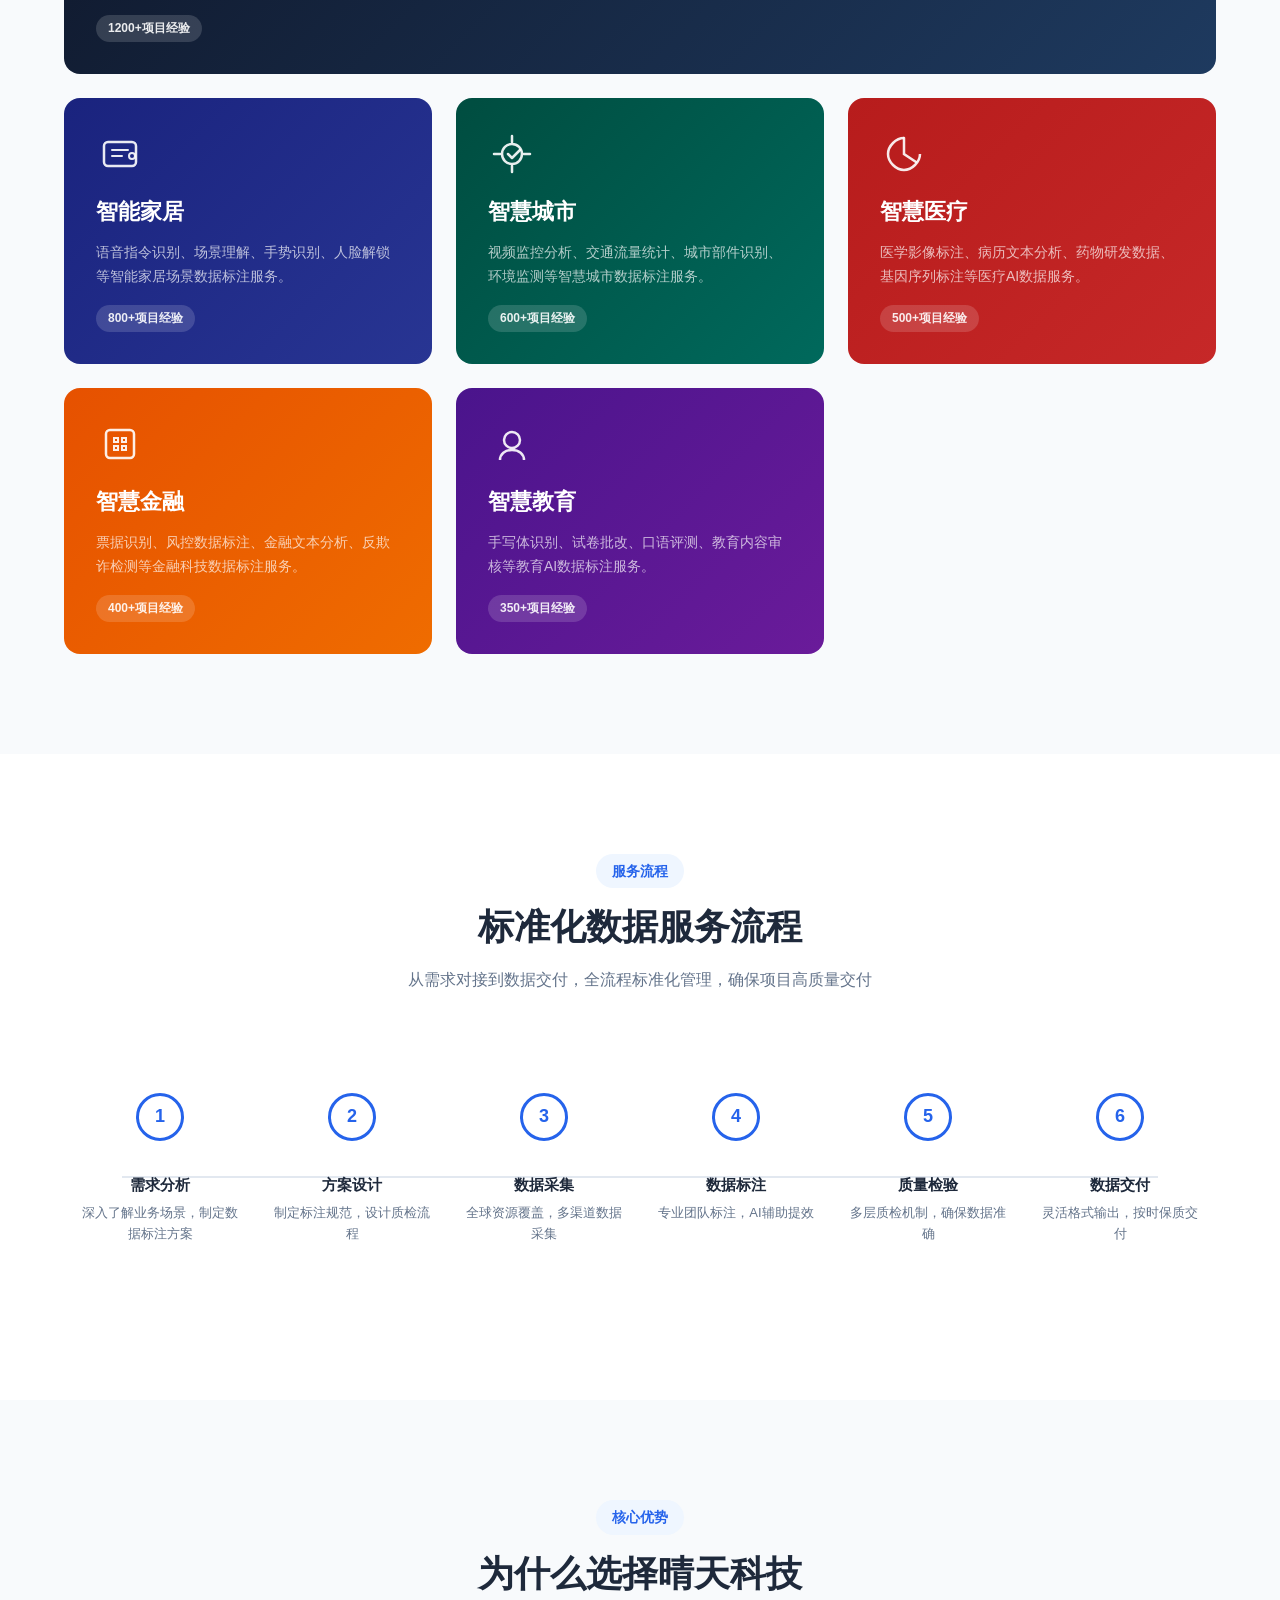
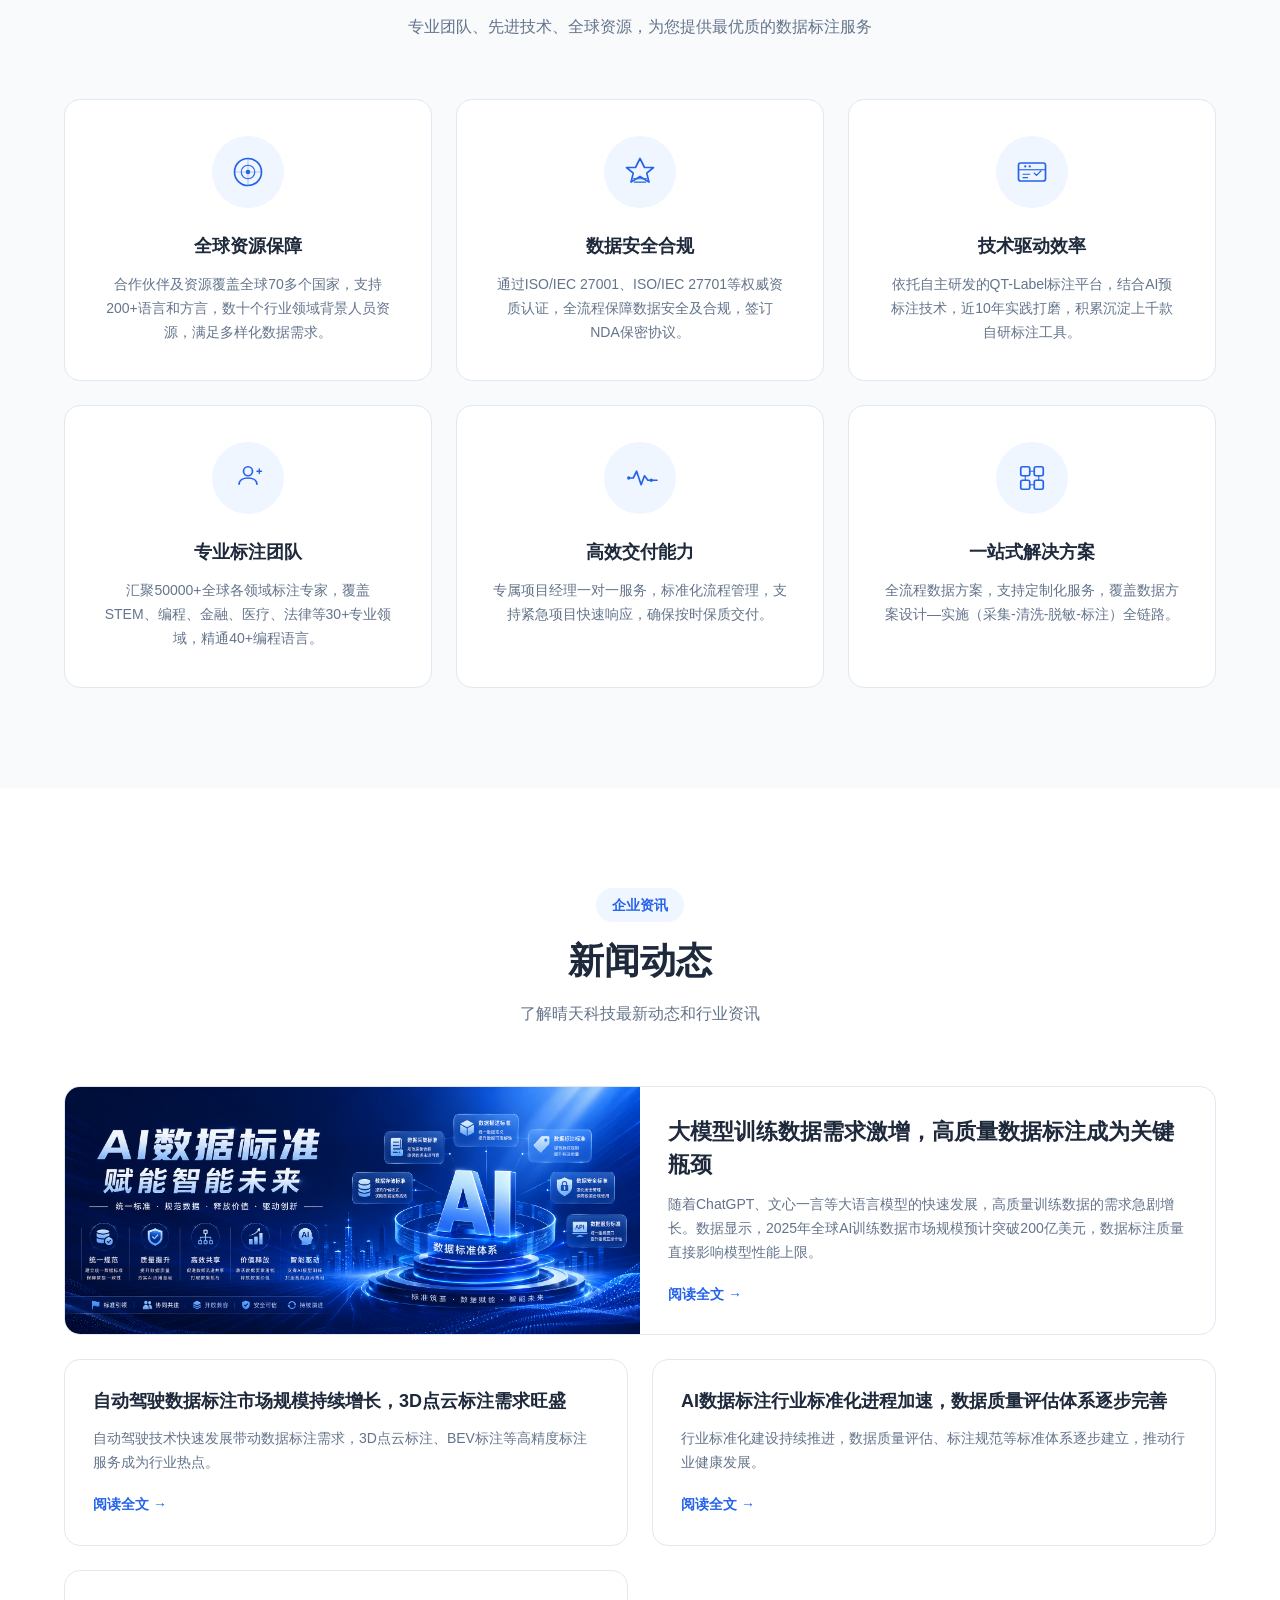
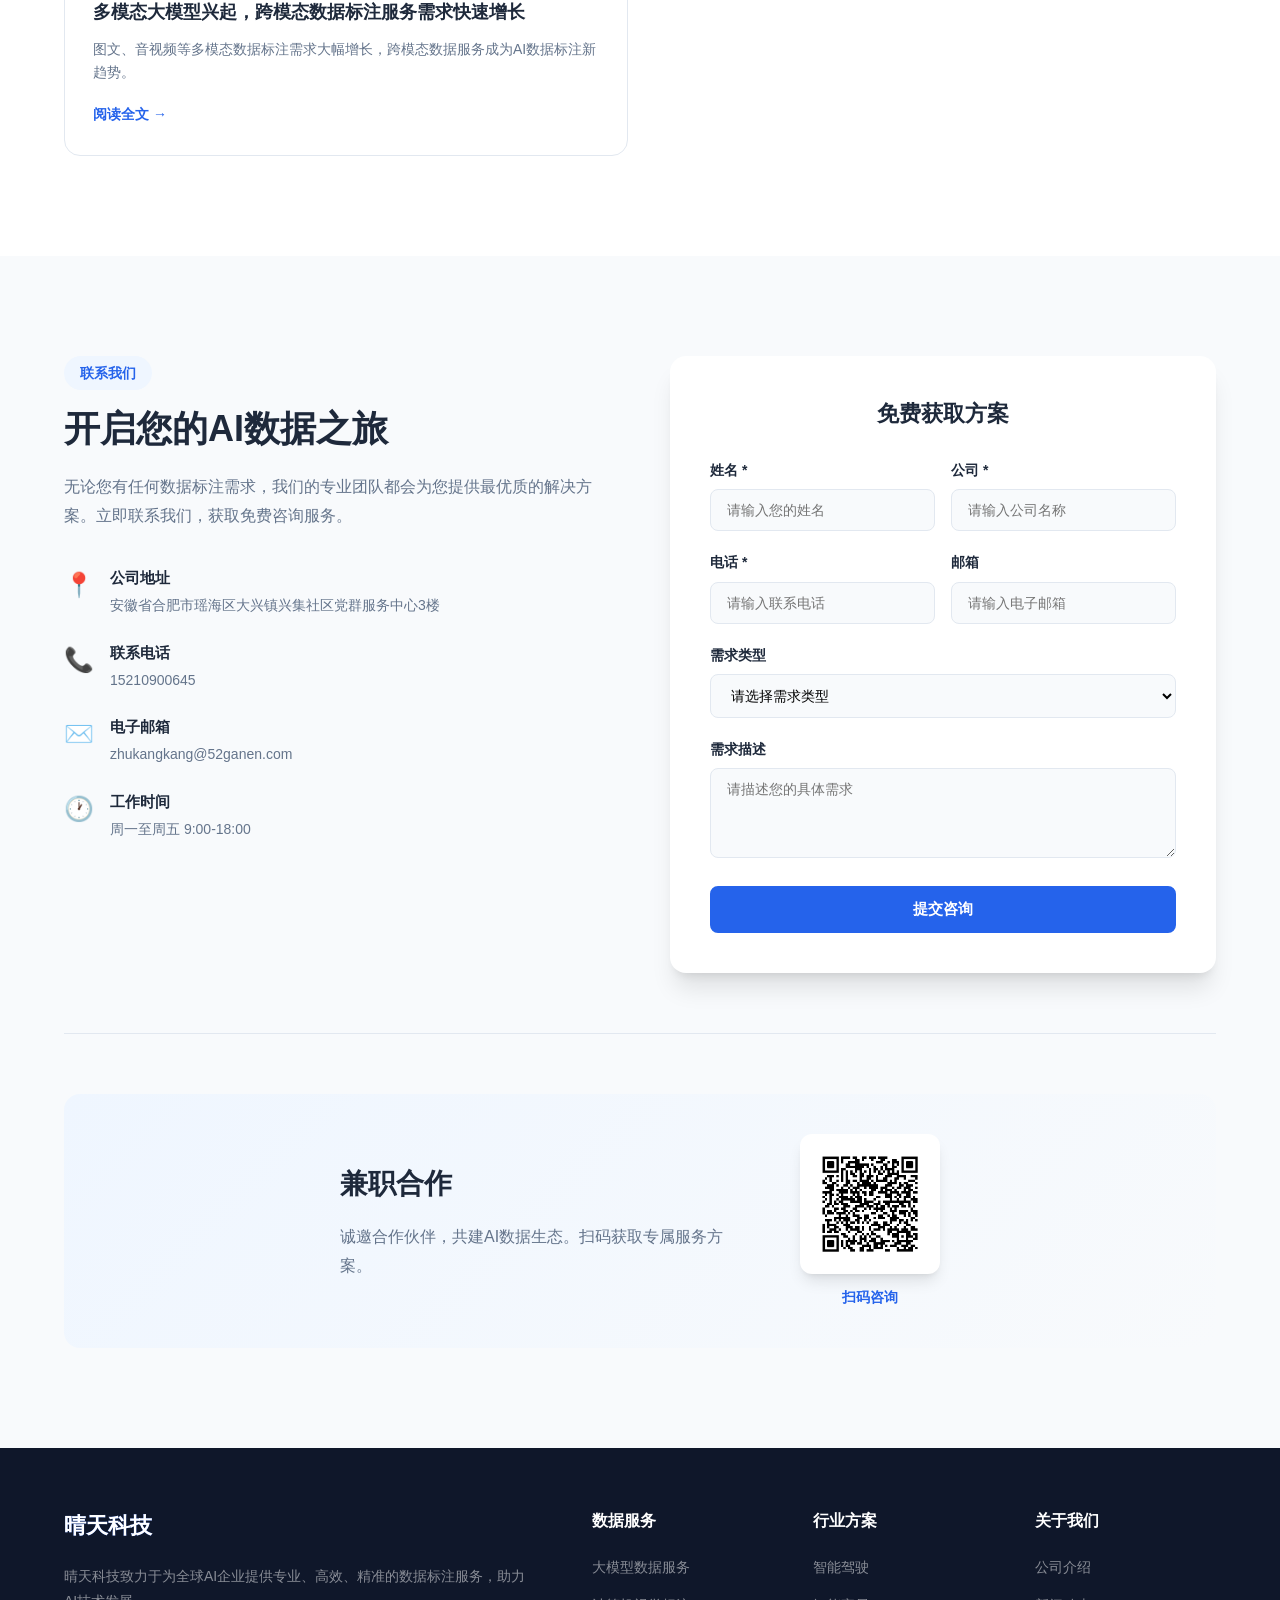
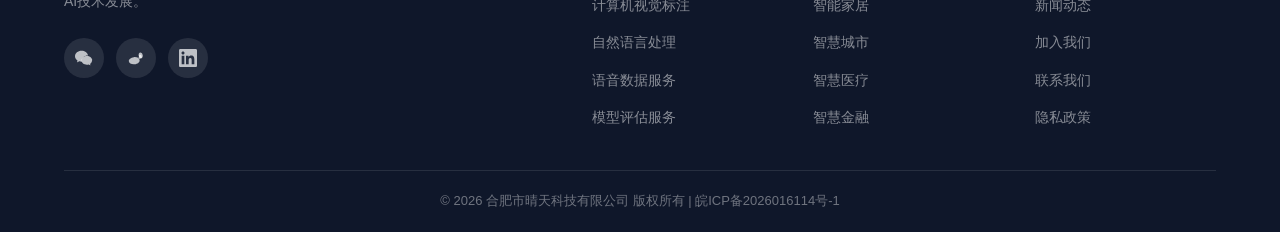
==== commit bbe3fd0b: "兼职合作；公司地址" ====
--- a/index.html
+++ b/index.html
@@ -1,676 +1,676 @@
-<!DOCTYPE html>
-<html lang="zh-CN">
-<head>
-    <meta charset="UTF-8">
-    <meta name="viewport" content="width=device-width, initial-scale=1.0">
-    <title>晴天科技 - 专业AI数据标注服务</title>
-    <link rel="stylesheet" href="css/style.css">
-</head>
-<body>
-    <header class="header">
-        <div class="container">
-            <div class="header-inner">
-                <a href="#" class="logo">
-                    
-                    <span class="logo-text">晴天科技</span>
-                </a>
-                <nav class="nav" id="mainNav">
-                    <a href="#home" class="nav-link active">首页</a>
-                    <a href="#services" class="nav-link">数据服务</a>
-                    <a href="#platform" class="nav-link">标注平台</a>
-                    <a href="#solutions" class="nav-link">行业方案</a>
-                    <a href="#advantages" class="nav-link">核心优势</a>
-                    <a href="#news" class="nav-link">企业资讯</a>
-                    <a href="#contact" class="nav-link">联系我们</a>
-                </nav>
-                <div class="header-right">
-                    <a href="https://console.anhuiqtkj.cn" class="btn btn-primary btn-sm">登录系统</a>
-                    <button class="menu-toggle" id="menuToggle" aria-label="菜单">
-                        <span></span>
-                        <span></span>
-                        <span></span>
-                    </button>
-                </div>
-            </div>
-        </div>
-    </header>
-
-    <section id="home" class="hero">
-        <div class="hero-bg">
-            <div class="hero-particle" id="particles"></div>
-        </div>
-        <div class="container">
-            <div class="hero-content">
-                <div class="hero-badge">AI数据服务专家</div>
-                <h1 class="hero-title">驱动AI未来的<br><span class="text-gradient">高质量数据标注</span>服务</h1>
-                <p class="hero-desc">晴天科技致力于为全球AI企业提供专业、高效、精准的数据标注服务。覆盖大模型训练、计算机视觉、自然语言处理、语音识别等多个领域，助力您的AI项目快速落地。</p>
-                <div class="hero-actions">
-                    <a href="#services" class="btn btn-primary btn-lg">了解服务</a>
-                    <a href="#contact" class="btn btn-outline btn-lg">联系我们</a>
-                </div>
-                <div class="hero-stats">
-                    <div class="stat-item">
-                        <span class="stat-num" data-target="50000">0</span>
-                        <span class="stat-unit">+</span>
-                        <span class="stat-label">标注专家</span>
-                    </div>
-                    <div class="stat-item">
-                        <span class="stat-num" data-target="200">0</span>
-                        <span class="stat-unit">+</span>
-                        <span class="stat-label">支持语言</span>
-                    </div>
-                    <div class="stat-item">
-                        <span class="stat-num" data-target="1000">0</span>
-                        <span class="stat-unit">+</span>
-                        <span class="stat-label">合作企业</span>
-                    </div>
-                    <div class="stat-item">
-                        <span class="stat-num" data-target="50">0</span>
-                        <span class="stat-unit">亿+</span>
-                        <span class="stat-label">标注数据量</span>
-                    </div>
-                </div>
-            </div>
-        </div>
-        <div class="hero-scroll">
-            <span>向下滚动</span>
-            <div class="scroll-arrow"></div>
-        </div>
-    </section>
-
-    <section id="services" class="section services">
-        <div class="container">
-            <div class="section-header">
-                <span class="section-tag">核心服务</span>
-                <h2 class="section-title">全方位AI数据服务</h2>
-                <p class="section-desc">从数据采集到标注交付，提供一站式全流程数据解决方案</p>
-            </div>
-            <div class="services-grid">
-                <div class="service-card" data-aos="fade-up">
-                    <div class="service-icon">
-                        <svg viewBox="0 0 64 64" fill="none" xmlns="http://www.w3.org/2000/svg">
-                            <rect x="8" y="8" width="48" height="48" rx="8" stroke="currentColor" stroke-width="3"/>
-                            <path d="M20 24h24M20 32h24M20 40h16" stroke="currentColor" stroke-width="3" stroke-linecap="round"/>
-                        </svg>
-                    </div>
-                    <h3 class="service-title">大模型数据服务</h3>
-                    <p class="service-desc">涵盖监督微调(SFT)、强化学习(RLHF)、直接偏好优化(DPO)以及模型评估与基准测试等全流程环节，拥有全球化数据采集资源和各行业专家团队。</p>
-                    <a href="detail-llm.html" class="service-link">了解详情 <span>→</span></a>
-                </div>
-                <div class="service-card" data-aos="fade-up" data-aos-delay="100">
-                    <div class="service-icon">
-                        <svg viewBox="0 0 64 64" fill="none" xmlns="http://www.w3.org/2000/svg">
-                            <circle cx="32" cy="28" r="16" stroke="currentColor" stroke-width="3"/>
-                            <path d="M32 12v32M16 28h32" stroke="currentColor" stroke-width="2" stroke-opacity="0.5"/>
-                            <path d="M48 48l8 8" stroke="currentColor" stroke-width="3" stroke-linecap="round"/>
-                        </svg>
-                    </div>
-                    <h3 class="service-title">计算机视觉标注</h3>
-                    <p class="service-desc">提供图像分类、目标检测、语义分割、实例分割、全景分割、关键点检测、OCR识别等全方位计算机视觉数据标注服务。</p>
-                    <a href="detail-cv.html" class="service-link">了解详情 <span>→</span></a>
-                </div>
-                <div class="service-card" data-aos="fade-up" data-aos-delay="200">
-                    <div class="service-icon">
-                        <svg viewBox="0 0 64 64" fill="none" xmlns="http://www.w3.org/2000/svg">
-                            <path d="M12 48V20l20-12 20 12v28" stroke="currentColor" stroke-width="3" stroke-linecap="round" stroke-linejoin="round"/>
-                            <path d="M24 48V32h16v16" stroke="currentColor" stroke-width="3"/>
-                            <circle cx="32" cy="22" r="4" stroke="currentColor" stroke-width="2"/>
-                        </svg>
-                    </div>
-                    <h3 class="service-title">自然语言处理</h3>
-                    <p class="service-desc">支持文本分类、命名实体识别、情感分析、文本摘要、机器翻译评估、对话系统评测、知识图谱构建等NLP标注任务。</p>
-                    <a href="detail-nlp.html" class="service-link">了解详情 <span>→</span></a>
-                </div>
-                <div class="service-card" data-aos="fade-up" data-aos-delay="300">
-                    <div class="service-icon">
-                        <svg viewBox="0 0 64 64" fill="none" xmlns="http://www.w3.org/2000/svg">
-                            <path d="M8 40l8-8 8 8 8-16 8 8 8-12 8 8" stroke="currentColor" stroke-width="3" stroke-linecap="round" stroke-linejoin="round"/>
-                            <circle cx="32" cy="24" r="6" stroke="currentColor" stroke-width="2"/>
-                            <path d="M26 24h12" stroke="currentColor" stroke-width="2" stroke-linecap="round"/>
-                        </svg>
-                    </div>
-                    <h3 class="service-title">语音数据服务</h3>
-                    <p class="service-desc">提供语音转写、语音合成录音、语音情感识别、声纹识别、多语种语音采集、音频事件检测等专业语音数据服务。</p>
-                    <a href="detail-voice.html" class="service-link">了解详情 <span>→</span></a>
-                </div>
-                <div class="service-card" data-aos="fade-up" data-aos-delay="400">
-                    <div class="service-icon">
-                        <svg viewBox="0 0 64 64" fill="none" xmlns="http://www.w3.org/2000/svg">
-                            <rect x="12" y="16" width="40" height="32" rx="4" stroke="currentColor" stroke-width="3"/>
-                            <path d="M12 24h40" stroke="currentColor" stroke-width="2"/>
-                            <circle cx="20" cy="20" r="2" fill="currentColor"/>
-                            <circle cx="28" cy="20" r="2" fill="currentColor"/>
-                            <path d="M20 32h8M20 38h12" stroke="currentColor" stroke-width="2" stroke-linecap="round"/>
-                            <rect x="36" y="30" width="10" height="12" rx="2" stroke="currentColor" stroke-width="2"/>
-                        </svg>
-                    </div>
-                    <h3 class="service-title">大模型数据集</h3>
-                    <p class="service-desc">自主知识产权的高质量训练数据集产品，覆盖代码、STEM、金融、医疗、法律等多个专业领域，直接助力模型性能提升。</p>
-                    <a href="detail-dataset.html" class="service-link">了解详情 <span>→</span></a>
-                </div>
-                <div class="service-card" data-aos="fade-up" data-aos-delay="500">
-                    <div class="service-icon">
-                        <svg viewBox="0 0 64 64" fill="none" xmlns="http://www.w3.org/2000/svg">
-                            <path d="M32 8l4 8h8l-6 6 2 8-8-4-8 4 2-8-6-6h8z" stroke="currentColor" stroke-width="3" stroke-linejoin="round"/>
-                            <path d="M16 44h32M20 50h24M24 56h16" stroke="currentColor" stroke-width="3" stroke-linecap="round"/>
-                        </svg>
-                    </div>
-                    <h3 class="service-title">模型评估服务</h3>
-                    <p class="service-desc">提供专业的AI模型评估与基准测试服务，包括模型性能评估、安全性测试、公平性检测、幻觉检测等，确保模型质量。</p>
-                    <a href="detail-eval.html" class="service-link">了解详情 <span>→</span></a>
-                </div>
-            </div>
-        </div>
-    </section>
-
-    <section id="platform" class="section platform">
-        <div class="container">
-            <div class="platform-layout">
-                <div class="platform-content">
-                    <span class="section-tag">自研平台</span>
-                    <h2 class="section-title">QT-Label智能标注平台</h2>
-                    <p class="platform-desc">晴天科技自主研发的智能数据标注平台，功能强大且稳定，支持多维度、全方位的标注任务。经过数亿条数据的打磨，支持万人同时作业，可有效提升标注效能。</p>
-                    <div class="platform-features">
-                        <div class="feature-item">
-                            <div class="feature-icon">✓</div>
-                            <div class="feature-info">
-                                <h4>智能辅助标注</h4>
-                                <p>AI预标注 + 人工审核，效率提升300%</p>
-                            </div>
-                        </div>
-                        <div class="feature-item">
-                            <div class="feature-icon">✓</div>
-                            <div class="feature-info">
-                                <h4>多人协同作业</h4>
-                                <p>支持万人同时在线，实时协作</p>
-                            </div>
-                        </div>
-                        <div class="feature-item">
-                            <div class="feature-icon">✓</div>
-                            <div class="feature-info">
-                                <h4>质量控制体系</h4>
-                                <p>多层质检机制，确保99.5%+准确率</p>
-                            </div>
-                        </div>
-                        <div class="feature-item">
-                            <div class="feature-icon">✓</div>
-                            <div class="feature-info">
-                                <h4>灵活部署方式</h4>
-                                <p>支持SaaS、私有化、混合云部署</p>
-                            </div>
-                        </div>
-                    </div>
-                </div>
-                <div class="platform-visual">
-                    <div class="platform-screen">
-                        <div class="screen-header">
-                            <div class="screen-dots">
-                                <span></span><span></span><span></span>
-                            </div>
-                            <span class="screen-title">QT-Label Pro v3.0</span>
-                        </div>
-                        <div class="screen-content">
-                            <div class="screen-sidebar">
-                                <div class="sidebar-item active"></div>
-                                <div class="sidebar-item"></div>
-                                <div class="sidebar-item"></div>
-                                <div class="sidebar-item"></div>
-                            </div>
-                            <div class="screen-main">
-                                <div class="canvas-area">
-                                    <div class="annotation-box box1"></div>
-                                    <div class="annotation-box box2"></div>
-                                    <div class="annotation-box box3"></div>
-                                    <div class="label-tag tag1">行人</div>
-                                    <div class="label-tag tag2">车辆</div>
-                                    <div class="label-tag tag3">标志</div>
-                                </div>
-                                <div class="screen-toolbar">
-                                    <div class="tool-btn active"></div>
-                                    <div class="tool-btn"></div>
-                                    <div class="tool-btn"></div>
-                                    <div class="tool-btn"></div>
-                                    <div class="tool-btn"></div>
-                                </div>
-                            </div>
-                        </div>
-                    </div>
-                    <div class="platform-float-card card1">
-                        <span class="float-icon">⚡</span>
-                        <span>标注速度 +300%</span>
-                    </div>
-                    <div class="platform-float-card card2">
-                        <span class="float-icon">🎯</span>
-                        <span>准确率 99.5%</span>
-                    </div>
-                </div>
-            </div>
-        </div>
-    </section>
-
-    <section id="solutions" class="section solutions">
-        <div class="container">
-            <div class="section-header">
-                <span class="section-tag">行业方案</span>
-                <h2 class="section-title">50+行业细分领域解决方案</h2>
-                <p class="section-desc">深耕各行业场景，提供从方案设计到数据采集、标注、交付的全流程服务</p>
-            </div>
-            <div class="solutions-grid">
-                <div class="solution-card solution-main">
-                    <div class="solution-bg"></div>
-                    <div class="solution-info">
-                        <div class="solution-icon">
-                            <svg viewBox="0 0 48 48" fill="none"><path d="M6 36h36M12 36V24l12-12 12 12v12" stroke="currentColor" stroke-width="2.5"/><path d="M18 36v-8h12v8" stroke="currentColor" stroke-width="2"/><circle cx="24" cy="22" r="3" stroke="currentColor" stroke-width="2"/></svg>
-                        </div>
-                        <h3>智能驾驶</h3>
-                        <p>提供2D/3D目标检测、车道线标注、点云分割、语义分割等自动驾驶数据标注服务，支持BEV视角转换。</p>
-                        <span class="solution-count">1200+项目经验</span>
-                    </div>
-                </div>
-                <div class="solution-card">
-                    <div class="solution-bg"></div>
-                    <div class="solution-info">
-                        <div class="solution-icon">
-                            <svg viewBox="0 0 48 48" fill="none"><rect x="8" y="12" width="32" height="24" rx="4" stroke="currentColor" stroke-width="2.5"/><path d="M16 20h16M16 26h10" stroke="currentColor" stroke-width="2" stroke-linecap="round"/><circle cx="36" cy="26" r="3" stroke="currentColor" stroke-width="2"/></svg>
-                        </div>
-                        <h3>智能家居</h3>
-                        <p>语音指令识别、场景理解、手势识别、人脸解锁等智能家居场景数据标注服务。</p>
-                        <span class="solution-count">800+项目经验</span>
-                    </div>
-                </div>
-                <div class="solution-card">
-                    <div class="solution-bg"></div>
-                    <div class="solution-info">
-                        <div class="solution-icon">
-                            <svg viewBox="0 0 48 48" fill="none"><path d="M24 6v6M24 36v6M6 24h6M36 24h6" stroke="currentColor" stroke-width="2.5" stroke-linecap="round"/><circle cx="24" cy="24" r="10" stroke="currentColor" stroke-width="2.5"/><path d="M20 24l4 4 8-8" stroke="currentColor" stroke-width="2.5" stroke-linecap="round" stroke-linejoin="round"/></svg>
-                        </div>
-                        <h3>智慧城市</h3>
-                        <p>视频监控分析、交通流量统计、城市部件识别、环境监测等智慧城市数据标注服务。</p>
-                        <span class="solution-count">600+项目经验</span>
-                    </div>
-                </div>
-                <div class="solution-card">
-                    <div class="solution-bg"></div>
-                    <div class="solution-info">
-                        <div class="solution-icon">
-                            <svg viewBox="0 0 48 48" fill="none"><path d="M24 8c-8 0-16 8-16 16s8 16 16 16 16-8 16-16" stroke="currentColor" stroke-width="2.5"/><path d="M24 8v16l12 8" stroke="currentColor" stroke-width="2.5" stroke-linecap="round"/></svg>
-                        </div>
-                        <h3>智慧医疗</h3>
-                        <p>医学影像标注、病历文本分析、药物研发数据、基因序列标注等医疗AI数据服务。</p>
-                        <span class="solution-count">500+项目经验</span>
-                    </div>
-                </div>
-                <div class="solution-card">
-                    <div class="solution-bg"></div>
-                    <div class="solution-info">
-                        <div class="solution-icon">
-                            <svg viewBox="0 0 48 48" fill="none"><rect x="10" y="10" width="28" height="28" rx="4" stroke="currentColor" stroke-width="2.5"/><path d="M18 18h4v4h-4zM26 18h4v4h-4zM18 26h4v4h-4zM26 26h4v4h-4z" stroke="currentColor" stroke-width="2"/></svg>
-                        </div>
-                        <h3>智慧金融</h3>
-                        <p>票据识别、风控数据标注、金融文本分析、反欺诈检测等金融科技数据标注服务。</p>
-                        <span class="solution-count">400+项目经验</span>
-                    </div>
-                </div>
-                <div class="solution-card">
-                    <div class="solution-bg"></div>
-                    <div class="solution-info">
-                        <div class="solution-icon">
-                            <svg viewBox="0 0 48 48" fill="none"><circle cx="24" cy="20" r="8" stroke="currentColor" stroke-width="2.5"/><path d="M12 40c0-6 5-10 12-10s12 4 12 10" stroke="currentColor" stroke-width="2.5"/></svg>
-                        </div>
-                        <h3>智慧教育</h3>
-                        <p>手写体识别、试卷批改、口语评测、教育内容审核等教育AI数据标注服务。</p>
-                        <span class="solution-count">350+项目经验</span>
-                    </div>
-                </div>
-            </div>
-        </div>
-    </section>
-
-    <section class="section data-flow">
-        <div class="container">
-            <div class="section-header">
-                <span class="section-tag">服务流程</span>
-                <h2 class="section-title">标准化数据服务流程</h2>
-                <p class="section-desc">从需求对接到数据交付，全流程标准化管理，确保项目高质量交付</p>
-            </div>
-            <div class="flow-timeline">
-                <div class="flow-line"></div>
-                <div class="flow-step">
-                    <div class="flow-dot">1</div>
-                    <div class="flow-card">
-                        <h4>需求分析</h4>
-                        <p>深入了解业务场景，制定数据标注方案</p>
-                    </div>
-                </div>
-                <div class="flow-step">
-                    <div class="flow-dot">2</div>
-                    <div class="flow-card">
-                        <h4>方案设计</h4>
-                        <p>制定标注规范，设计质检流程</p>
-                    </div>
-                </div>
-                <div class="flow-step">
-                    <div class="flow-dot">3</div>
-                    <div class="flow-card">
-                        <h4>数据采集</h4>
-                        <p>全球资源覆盖，多渠道数据采集</p>
-                    </div>
-                </div>
-                <div class="flow-step">
-                    <div class="flow-dot">4</div>
-                    <div class="flow-card">
-                        <h4>数据标注</h4>
-                        <p>专业团队标注，AI辅助提效</p>
-                    </div>
-                </div>
-                <div class="flow-step">
-                    <div class="flow-dot">5</div>
-                    <div class="flow-card">
-                        <h4>质量检验</h4>
-                        <p>多层质检机制，确保数据准确</p>
-                    </div>
-                </div>
-                <div class="flow-step">
-                    <div class="flow-dot">6</div>
-                    <div class="flow-card">
-                        <h4>数据交付</h4>
-                        <p>灵活格式输出，按时保质交付</p>
-                    </div>
-                </div>
-            </div>
-        </div>
-    </section>
-
-    <section id="advantages" class="section advantages">
-        <div class="container">
-            <div class="section-header">
-                <span class="section-tag">核心优势</span>
-                <h2 class="section-title">为什么选择晴天科技</h2>
-                <p class="section-desc">专业团队、先进技术、全球资源，为您提供最优质的数据标注服务</p>
-            </div>
-            <div class="advantages-grid">
-                <div class="advantage-card">
-                    <div class="advantage-icon">
-                        <svg viewBox="0 0 64 64" fill="none"><circle cx="32" cy="32" r="24" stroke="currentColor" stroke-width="3"/><path d="M32 8v48M8 32h48" stroke="currentColor" stroke-width="2" stroke-opacity="0.3"/><circle cx="32" cy="32" r="12" stroke="currentColor" stroke-width="2"/><circle cx="32" cy="32" r="4" fill="currentColor"/></svg>
-                    </div>
-                    <h3>全球资源保障</h3>
-                    <p>合作伙伴及资源覆盖全球70多个国家，支持200+语言和方言，数十个行业领域背景人员资源，满足多样化数据需求。</p>
-                </div>
-                <div class="advantage-card">
-                    <div class="advantage-icon">
-                        <svg viewBox="0 0 64 64" fill="none"><path d="M32 8L40 24h16l-12 10 4 16-16-10-16 10 4-16L8 24h16z" stroke="currentColor" stroke-width="3" stroke-linejoin="round"/><path d="M20 44h24M22 50h20" stroke="currentColor" stroke-width="2" stroke-linecap="round"/></svg>
-                    </div>
-                    <h3>数据安全合规</h3>
-                    <p>通过ISO/IEC 27001、ISO/IEC 27701等权威资质认证，全流程保障数据安全及合规，签订NDA保密协议。</p>
-                </div>
-                <div class="advantage-card">
-                    <div class="advantage-icon">
-                        <svg viewBox="0 0 64 64" fill="none"><rect x="8" y="16" width="48" height="32" rx="4" stroke="currentColor" stroke-width="3"/><path d="M8 28h48" stroke="currentColor" stroke-width="2"/><circle cx="20" cy="22" r="2" fill="currentColor"/><circle cx="28" cy="22" r="2" fill="currentColor"/><path d="M16 36h12M16 42h8" stroke="currentColor" stroke-width="2" stroke-linecap="round"/><path d="M36 34l4 4 8-8" stroke="currentColor" stroke-width="2.5" stroke-linecap="round" stroke-linejoin="round"/></svg>
-                    </div>
-                    <h3>技术驱动效率</h3>
-                    <p>依托自主研发的QT-Label标注平台，结合AI预标注技术，近10年实践打磨，积累沉淀上千款自研标注工具。</p>
-                </div>
-                <div class="advantage-card">
-                    <div class="advantage-icon">
-                        <svg viewBox="0 0 64 64" fill="none"><circle cx="32" cy="20" r="8" stroke="currentColor" stroke-width="3"/><path d="M16 44c0-8 7-12 16-12s16 4 16 12" stroke="currentColor" stroke-width="3"/><path d="M48 20h8M52 16v8" stroke="currentColor" stroke-width="2.5" stroke-linecap="round"/></svg>
-                    </div>
-                    <h3>专业标注团队</h3>
-                    <p>汇聚50000+全球各领域标注专家，覆盖STEM、编程、金融、医疗、法律等30+专业领域，精通40+编程语言。</p>
-                </div>
-                <div class="advantage-card">
-                    <div class="advantage-icon">
-                        <svg viewBox="0 0 64 64" fill="none"><path d="M12 32h8l6-12 8 24 6-16 6 8h16" stroke="currentColor" stroke-width="3" stroke-linecap="round" stroke-linejoin="round"/><circle cx="12" cy="32" r="3" fill="currentColor"/><circle cx="52" cy="36" r="3" fill="currentColor"/></svg>
-                    </div>
-                    <h3>高效交付能力</h3>
-                    <p>专属项目经理一对一服务，标准化流程管理，支持紧急项目快速响应，确保按时保质交付。</p>
-                </div>
-                <div class="advantage-card">
-                    <div class="advantage-icon">
-                        <svg viewBox="0 0 64 64" fill="none"><rect x="12" y="12" width="16" height="16" rx="3" stroke="currentColor" stroke-width="3"/><rect x="36" y="12" width="16" height="16" rx="3" stroke="currentColor" stroke-width="3"/><rect x="12" y="36" width="16" height="16" rx="3" stroke="currentColor" stroke-width="3"/><rect x="36" y="36" width="16" height="16" rx="3" stroke="currentColor" stroke-width="3"/><path d="M28 20h8M20 28v8M44 28v8M28 44h8" stroke="currentColor" stroke-width="2" stroke-linecap="round"/></svg>
-                    </div>
-                    <h3>一站式解决方案</h3>
-                    <p>全流程数据方案，支持定制化服务，覆盖数据方案设计—实施（采集-清洗-脱敏-标注）全链路。</p>
-                </div>
-            </div>
-        </div>
-    </section>
-
-    <!-- <section class="section partners">
-        <div class="container">
-            <div class="section-header">
-                <span class="section-tag">合作伙伴</span>
-                <h2 class="section-title">1000+企业信赖之选</h2>
-            </div>
-            <div class="partners-marquee">
-                <div class="marquee-track">
-                    <div class="partner-logo">华为</div>
-                    <div class="partner-logo">百度</div>
-                    <div class="partner-logo">腾讯</div>
-                    <div class="partner-logo">阿里巴巴</div>
-                    <div class="partner-logo">字节跳动</div>
-                    <div class="partner-logo">美团</div>
-                    <div class="partner-logo">京东</div>
-                    <div class="partner-logo">小米</div>
-                    <div class="partner-logo">OPPO</div>
-                    <div class="partner-logo">商汤科技</div>
-                    <div class="partner-logo">华为</div>
-                    <div class="partner-logo">百度</div>
-                    <div class="partner-logo">腾讯</div>
-                    <div class="partner-logo">阿里巴巴</div>
-                    <div class="partner-logo">字节跳动</div>
-                    <div class="partner-logo">美团</div>
-                    <div class="partner-logo">京东</div>
-                    <div class="partner-logo">小米</div>
-                    <div class="partner-logo">OPPO</div>
-                    <div class="partner-logo">商汤科技</div>
-                </div>
-            </div>
-        </div>
-    </section> -->
-
-    <section id="news" class="section news">
-        <div class="container">
-            <div class="section-header">
-                <span class="section-tag">企业资讯</span>
-                <h2 class="section-title">新闻动态</h2>
-                <p class="section-desc">了解晴天科技最新动态和行业资讯</p>
-            </div>
-            <div class="news-grid">
-                <div class="news-card news-featured">
-                    <div class="news-image">
-                        <img src="images/sjbz.jpg" alt="大模型训练数据需求激增" class="news-img">
-                    </div>
-                    <div class="news-info">
-                        <h3 class="news-title">大模型训练数据需求激增，高质量数据标注成为关键瓶颈</h3>
-                        <p class="news-excerpt">随着ChatGPT、文心一言等大语言模型的快速发展，高质量训练数据的需求急剧增长。数据显示，2025年全球AI训练数据市场规模预计突破200亿美元，数据标注质量直接影响模型性能上限。</p>
-                        <a href="news-1.html" class="news-link">阅读全文 →</a>
-                    </div>
-                </div>
-                <div class="news-card">
-                    <div class="news-info">
-                        <h3 class="news-title">自动驾驶数据标注市场规模持续增长，3D点云标注需求旺盛</h3>
-                        <p class="news-excerpt">自动驾驶技术快速发展带动数据标注需求，3D点云标注、BEV标注等高精度标注服务成为行业热点。</p>
-                        <a href="news-2.html" class="news-link">阅读全文 →</a>
-                    </div>
-                </div>
-                <div class="news-card">
-                    <div class="news-info">
-                        <h3 class="news-title">AI数据标注行业标准化进程加速，数据质量评估体系逐步完善</h3>
-                        <p class="news-excerpt">行业标准化建设持续推进，数据质量评估、标注规范等标准体系逐步建立，推动行业健康发展。</p>
-                        <a href="news-3.html" class="news-link">阅读全文 →</a>
-                    </div>
-                </div>
-                <div class="news-card">
-                    <div class="news-info">
-                        <h3 class="news-title">多模态大模型兴起，跨模态数据标注服务需求快速增长</h3>
-                        <p class="news-excerpt">图文、音视频等多模态数据标注需求大幅增长，跨模态数据服务成为AI数据标注新趋势。</p>
-                        <a href="news-4.html" class="news-link">阅读全文 →</a>
-                    </div>
-                </div>
-            </div>
-        </div>
-    </section>
-
-    <section id="contact" class="section contact">
-        <div class="container">
-            <div class="contact-layout">
-                <div class="contact-info">
-                    <span class="section-tag">联系我们</span>
-                    <h2 class="section-title">开启您的AI数据之旅</h2>
-                    <p class="contact-desc">无论您有任何数据标注需求，我们的专业团队都会为您提供最优质的解决方案。立即联系我们，获取免费咨询服务。</p>
-                    <div class="contact-items">
-                        <div class="contact-item">
-                            <div class="contact-icon">📍</div>
-                            <div>
-                                <h4>公司地址</h4>
-                                <p>安徽省合肥市瑶海区大兴镇兴城路5号双兴河畔邻里中心5楼506室</p>
-                            </div>
-                        </div>
-                        <div class="contact-item">
-                            <div class="contact-icon">📞</div>
-                            <div>
-                                <h4>联系电话</h4>
-                                <p>15210900645</p>
-                            </div>
-                        </div>
-                        <div class="contact-item">
-                            <div class="contact-icon">✉️</div>
-                            <div>
-                                <h4>电子邮箱</h4>
-                                <p>zhukangkang@52ganen.com</p>
-                            </div>
-                        </div>
-                        <div class="contact-item">
-                            <div class="contact-icon">🕐</div>
-                            <div>
-                                <h4>工作时间</h4>
-                                <p>周一至周五 9:00-18:00</p>
-                            </div>
-                        </div>
-                    </div>
-                </div>
-                <div class="contact-form-wrap">
-                    <form class="contact-form" id="contactForm">
-                        <h3>免费获取方案</h3>
-                        <div class="form-row">
-                            <div class="form-group">
-                                <label>姓名 *</label>
-                                <input type="text" name="name" placeholder="请输入您的姓名" required>
-                            </div>
-                            <div class="form-group">
-                                <label>公司 *</label>
-                                <input type="text" name="company" placeholder="请输入公司名称" required>
-                            </div>
-                        </div>
-                        <div class="form-row">
-                            <div class="form-group">
-                                <label>电话 *</label>
-                                <input type="tel" name="phone" placeholder="请输入联系电话" required>
-                            </div>
-                            <div class="form-group">
-                                <label>邮箱</label>
-                                <input type="email" name="email" placeholder="请输入电子邮箱">
-                            </div>
-                        </div>
-                        <div class="form-group">
-                            <label>需求类型</label>
-                            <select name="type">
-                                <option value="">请选择需求类型</option>
-                                <option>大模型数据服务</option>
-                                <option>图像标注</option>
-                                <option>文本标注</option>
-                                <option>语音标注</option>
-                                <option>视频标注</option>
-                                <option>其他</option>
-                            </select>
-                        </div>
-                        <div class="form-group">
-                            <label>需求描述</label>
-                            <textarea name="message" rows="4" placeholder="请描述您的具体需求"></textarea>
-                        </div>
-                        <button type="submit" class="btn btn-primary btn-block">提交咨询</button>
-                    </form>
-                </div>
-            </div>
-            <div class="partner-section">
-                <div class="partner-content">
-                    <div class="partner-info">
-                        <h3>商务合作</h3>
-                        <p>诚邀合作伙伴，共建AI数据生态。扫码获取专属服务方案。</p>
-                    </div>
-                    <div class="partner-qr">
-                        <img src="images/qt.png" alt="商务合作二维码" width="140" height="140">
-                        <span class="qr-label">扫码咨询</span>
-                    </div>
-                </div>
-            </div>
-        </div>
-    </section>
-
-    <footer class="footer">
-        <div class="container">
-            <div class="footer-main">
-                <div class="footer-brand">
-                    <a href="#" class="logo">
-                        
-                        <span class="logo-text">晴天科技</span>
-                    </a>
-                    <p class="footer-desc">晴天科技致力于为全球AI企业提供专业、高效、精准的数据标注服务，助力AI技术发展。</p>
-                    <div class="footer-social">
-                        <a href="#" class="social-link" aria-label="微信">
-                            <svg viewBox="0 0 24 24" fill="currentColor"><path d="M8.691 2.188C3.891 2.188 0 5.476 0 9.53c0 2.212 1.17 4.203 3.002 5.55a.59.59 0 01.213.665l-.39 1.48c-.019.07-.048.141-.048.213 0 .163.13.295.29.295a.326.326 0 00.167-.054l1.903-1.114a.864.864 0 01.717-.098 10.16 10.16 0 002.837.403c.276 0 .543-.027.811-.05a6.581 6.581 0 01-.253-1.82c0-3.571 3.354-6.47 7.488-6.47.254 0 .497.024.744.044C16.658 4.662 13.017 2.188 8.691 2.188z"/><path d="M23.013 15.15c0-3.276-3.211-5.936-7.17-5.936-3.958 0-7.17 2.66-7.17 5.936 0 3.277 3.212 5.937 7.17 5.937.79 0 1.552-.114 2.27-.317a.69.69 0 01.571.078l1.514.888a.259.259 0 00.133.043.234.234 0 00.231-.234c0-.058-.023-.113-.038-.169l-.31-1.178a.47.47 0 01.169-.528c1.46-1.075 2.38-2.66 2.38-4.52z"/></svg>
-                        </a>
-                        <a href="#" class="social-link" aria-label="微博">
-                            <svg viewBox="0 0 24 24" fill="currentColor"><path d="M10.098 20.323c-3.977.391-7.414-1.406-7.672-4.02-.259-2.609 2.759-5.047 6.74-5.441 3.979-.394 7.413 1.404 7.671 4.018.259 2.6-2.759 5.049-6.737 5.439l-.002.004zM16.96 11.672c-.242-.654-.808-.986-1.264-.74-.456.246-.592.957-.35 1.61.246.654.814.982 1.266.736.454-.246.596-.953.348-1.606zM19.44 9.27c-.514-1.372-1.7-2.062-2.654-1.54-.95.52-1.23 1.94-.714 3.316.52 1.372 1.704 2.058 2.654 1.536.95-.52 1.234-1.936.714-3.312z"/><path d="M20.69 7.26c-.73-1.932-2.432-2.914-3.81-2.19-1.374.724-1.78 2.752-1.046 4.69.734 1.936 2.436 2.91 3.81 2.186 1.374-.724 1.784-2.748 1.046-4.686z"/></svg>
-                        </a>
-                        <a href="#" class="social-link" aria-label="LinkedIn">
-                            <svg viewBox="0 0 24 24" fill="currentColor"><path d="M20.447 20.452h-3.554v-5.569c0-1.328-.027-3.037-1.852-3.037-1.853 0-2.136 1.445-2.136 2.939v5.667H9.351V9h3.414v1.561h.046c.477-.9 1.637-1.85 3.37-1.85 3.601 0 4.267 2.37 4.267 5.455v6.286zM5.337 7.433c-1.144 0-2.063-.926-2.063-2.065 0-1.138.92-2.063 2.063-2.063 1.14 0 2.064.925 2.064 2.063 0 1.139-.925 2.065-2.064 2.065zm1.782 13.019H3.555V9h3.564v11.452zM22.225 0H1.771C.792 0 0 .774 0 1.729v20.542C0 23.227.792 24 1.771 24h20.451C23.2 24 24 23.227 24 22.271V1.729C24 .774 23.2 0 22.222 0h.003z"/></svg>
-                        </a>
-                    </div>
-                </div>
-                <div class="footer-links">
-                    <div class="footer-col">
-                        <h4>数据服务</h4>
-                        <ul>
-                            <li><a href="detail-llm.html">大模型数据服务</a></li>
-                            <li><a href="detail-cv.html">计算机视觉标注</a></li>
-                            <li><a href="detail-nlp.html">自然语言处理</a></li>
-                            <li><a href="detail-voice.html">语音数据服务</a></li>
-                            <li><a href="detail-eval.html">模型评估服务</a></li>
-                        </ul>
-                    </div>
-                    <div class="footer-col">
-                        <h4>行业方案</h4>
-                        <ul>
-                            <li><a href="#">智能驾驶</a></li>
-                            <li><a href="#">智能家居</a></li>
-                            <li><a href="#">智慧城市</a></li>
-                            <li><a href="#">智慧医疗</a></li>
-                            <li><a href="#">智慧金融</a></li>
-                        </ul>
-                    </div>
-                    <div class="footer-col">
-                        <h4>关于我们</h4>
-                        <ul>
-                            <li><a href="#">公司介绍</a></li>
-                            <li><a href="#">新闻动态</a></li>
-                            <li><a href="#">加入我们</a></li>
-                            <li><a href="#">联系我们</a></li>
-                            <li><a href="#">隐私政策</a></li>
-                        </ul>
-                    </div>
-                </div>
-            </div>
-            <div class="footer-bottom">
-                <p>© 2026 合肥市晴天科技有限公司 版权所有 | 皖ICP备2026016114号-1</p>
-            </div>
-        </div>
-    </footer>
-
-    <div class="back-to-top" id="backToTop">
-        <svg viewBox="0 0 24 24" fill="none" stroke="currentColor" stroke-width="2"><path d="M12 19V5M5 12l7-7 7 7"/></svg>
-    </div>
-
-    <script src="js/main.js"></script>
-</body>
-</html>
+<!DOCTYPE html>
+<html lang="zh-CN">
+<head>
+    <meta charset="UTF-8">
+    <meta name="viewport" content="width=device-width, initial-scale=1.0">
+    <title>晴天科技 - 专业AI数据标注服务</title>
+    <link rel="stylesheet" href="css/style.css">
+</head>
+<body>
+    <header class="header">
+        <div class="container">
+            <div class="header-inner">
+                <a href="#" class="logo">
+                    
+                    <span class="logo-text">晴天科技</span>
+                </a>
+                <nav class="nav" id="mainNav">
+                    <a href="#home" class="nav-link active">首页</a>
+                    <a href="#services" class="nav-link">数据服务</a>
+                    <a href="#platform" class="nav-link">标注平台</a>
+                    <a href="#solutions" class="nav-link">行业方案</a>
+                    <a href="#advantages" class="nav-link">核心优势</a>
+                    <a href="#news" class="nav-link">企业资讯</a>
+                    <a href="#contact" class="nav-link">联系我们</a>
+                </nav>
+                <div class="header-right">
+                    <a href="https://console.anhuiqtkj.cn" class="btn btn-primary btn-sm">登录系统</a>
+                    <button class="menu-toggle" id="menuToggle" aria-label="菜单">
+                        <span></span>
+                        <span></span>
+                        <span></span>
+                    </button>
+                </div>
+            </div>
+        </div>
+    </header>
+
+    <section id="home" class="hero">
+        <div class="hero-bg">
+            <div class="hero-particle" id="particles"></div>
+        </div>
+        <div class="container">
+            <div class="hero-content">
+                <div class="hero-badge">AI数据服务专家</div>
+                <h1 class="hero-title">驱动AI未来的<br><span class="text-gradient">高质量数据标注</span>服务</h1>
+                <p class="hero-desc">晴天科技致力于为全球AI企业提供专业、高效、精准的数据标注服务。覆盖大模型训练、计算机视觉、自然语言处理、语音识别等多个领域，助力您的AI项目快速落地。</p>
+                <div class="hero-actions">
+                    <a href="#services" class="btn btn-primary btn-lg">了解服务</a>
+                    <a href="#contact" class="btn btn-outline btn-lg">联系我们</a>
+                </div>
+                <div class="hero-stats">
+                    <div class="stat-item">
+                        <span class="stat-num" data-target="50000">0</span>
+                        <span class="stat-unit">+</span>
+                        <span class="stat-label">标注专家</span>
+                    </div>
+                    <div class="stat-item">
+                        <span class="stat-num" data-target="200">0</span>
+                        <span class="stat-unit">+</span>
+                        <span class="stat-label">支持语言</span>
+                    </div>
+                    <div class="stat-item">
+                        <span class="stat-num" data-target="1000">0</span>
+                        <span class="stat-unit">+</span>
+                        <span class="stat-label">合作企业</span>
+                    </div>
+                    <div class="stat-item">
+                        <span class="stat-num" data-target="50">0</span>
+                        <span class="stat-unit">亿+</span>
+                        <span class="stat-label">标注数据量</span>
+                    </div>
+                </div>
+            </div>
+        </div>
+        <div class="hero-scroll">
+            <span>向下滚动</span>
+            <div class="scroll-arrow"></div>
+        </div>
+    </section>
+
+    <section id="services" class="section services">
+        <div class="container">
+            <div class="section-header">
+                <span class="section-tag">核心服务</span>
+                <h2 class="section-title">全方位AI数据服务</h2>
+                <p class="section-desc">从数据采集到标注交付，提供一站式全流程数据解决方案</p>
+            </div>
+            <div class="services-grid">
+                <div class="service-card" data-aos="fade-up">
+                    <div class="service-icon">
+                        <svg viewBox="0 0 64 64" fill="none" xmlns="http://www.w3.org/2000/svg">
+                            <rect x="8" y="8" width="48" height="48" rx="8" stroke="currentColor" stroke-width="3"/>
+                            <path d="M20 24h24M20 32h24M20 40h16" stroke="currentColor" stroke-width="3" stroke-linecap="round"/>
+                        </svg>
+                    </div>
+                    <h3 class="service-title">大模型数据服务</h3>
+                    <p class="service-desc">涵盖监督微调(SFT)、强化学习(RLHF)、直接偏好优化(DPO)以及模型评估与基准测试等全流程环节，拥有全球化数据采集资源和各行业专家团队。</p>
+                    <a href="detail-llm.html" class="service-link">了解详情 <span>→</span></a>
+                </div>
+                <div class="service-card" data-aos="fade-up" data-aos-delay="100">
+                    <div class="service-icon">
+                        <svg viewBox="0 0 64 64" fill="none" xmlns="http://www.w3.org/2000/svg">
+                            <circle cx="32" cy="28" r="16" stroke="currentColor" stroke-width="3"/>
+                            <path d="M32 12v32M16 28h32" stroke="currentColor" stroke-width="2" stroke-opacity="0.5"/>
+                            <path d="M48 48l8 8" stroke="currentColor" stroke-width="3" stroke-linecap="round"/>
+                        </svg>
+                    </div>
+                    <h3 class="service-title">计算机视觉标注</h3>
+                    <p class="service-desc">提供图像分类、目标检测、语义分割、实例分割、全景分割、关键点检测、OCR识别等全方位计算机视觉数据标注服务。</p>
+                    <a href="detail-cv.html" class="service-link">了解详情 <span>→</span></a>
+                </div>
+                <div class="service-card" data-aos="fade-up" data-aos-delay="200">
+                    <div class="service-icon">
+                        <svg viewBox="0 0 64 64" fill="none" xmlns="http://www.w3.org/2000/svg">
+                            <path d="M12 48V20l20-12 20 12v28" stroke="currentColor" stroke-width="3" stroke-linecap="round" stroke-linejoin="round"/>
+                            <path d="M24 48V32h16v16" stroke="currentColor" stroke-width="3"/>
+                            <circle cx="32" cy="22" r="4" stroke="currentColor" stroke-width="2"/>
+                        </svg>
+                    </div>
+                    <h3 class="service-title">自然语言处理</h3>
+                    <p class="service-desc">支持文本分类、命名实体识别、情感分析、文本摘要、机器翻译评估、对话系统评测、知识图谱构建等NLP标注任务。</p>
+                    <a href="detail-nlp.html" class="service-link">了解详情 <span>→</span></a>
+                </div>
+                <div class="service-card" data-aos="fade-up" data-aos-delay="300">
+                    <div class="service-icon">
+                        <svg viewBox="0 0 64 64" fill="none" xmlns="http://www.w3.org/2000/svg">
+                            <path d="M8 40l8-8 8 8 8-16 8 8 8-12 8 8" stroke="currentColor" stroke-width="3" stroke-linecap="round" stroke-linejoin="round"/>
+                            <circle cx="32" cy="24" r="6" stroke="currentColor" stroke-width="2"/>
+                            <path d="M26 24h12" stroke="currentColor" stroke-width="2" stroke-linecap="round"/>
+                        </svg>
+                    </div>
+                    <h3 class="service-title">语音数据服务</h3>
+                    <p class="service-desc">提供语音转写、语音合成录音、语音情感识别、声纹识别、多语种语音采集、音频事件检测等专业语音数据服务。</p>
+                    <a href="detail-voice.html" class="service-link">了解详情 <span>→</span></a>
+                </div>
+                <div class="service-card" data-aos="fade-up" data-aos-delay="400">
+                    <div class="service-icon">
+                        <svg viewBox="0 0 64 64" fill="none" xmlns="http://www.w3.org/2000/svg">
+                            <rect x="12" y="16" width="40" height="32" rx="4" stroke="currentColor" stroke-width="3"/>
+                            <path d="M12 24h40" stroke="currentColor" stroke-width="2"/>
+                            <circle cx="20" cy="20" r="2" fill="currentColor"/>
+                            <circle cx="28" cy="20" r="2" fill="currentColor"/>
+                            <path d="M20 32h8M20 38h12" stroke="currentColor" stroke-width="2" stroke-linecap="round"/>
+                            <rect x="36" y="30" width="10" height="12" rx="2" stroke="currentColor" stroke-width="2"/>
+                        </svg>
+                    </div>
+                    <h3 class="service-title">大模型数据集</h3>
+                    <p class="service-desc">自主知识产权的高质量训练数据集产品，覆盖代码、STEM、金融、医疗、法律等多个专业领域，直接助力模型性能提升。</p>
+                    <a href="detail-dataset.html" class="service-link">了解详情 <span>→</span></a>
+                </div>
+                <div class="service-card" data-aos="fade-up" data-aos-delay="500">
+                    <div class="service-icon">
+                        <svg viewBox="0 0 64 64" fill="none" xmlns="http://www.w3.org/2000/svg">
+                            <path d="M32 8l4 8h8l-6 6 2 8-8-4-8 4 2-8-6-6h8z" stroke="currentColor" stroke-width="3" stroke-linejoin="round"/>
+                            <path d="M16 44h32M20 50h24M24 56h16" stroke="currentColor" stroke-width="3" stroke-linecap="round"/>
+                        </svg>
+                    </div>
+                    <h3 class="service-title">模型评估服务</h3>
+                    <p class="service-desc">提供专业的AI模型评估与基准测试服务，包括模型性能评估、安全性测试、公平性检测、幻觉检测等，确保模型质量。</p>
+                    <a href="detail-eval.html" class="service-link">了解详情 <span>→</span></a>
+                </div>
+            </div>
+        </div>
+    </section>
+
+    <section id="platform" class="section platform">
+        <div class="container">
+            <div class="platform-layout">
+                <div class="platform-content">
+                    <span class="section-tag">自研平台</span>
+                    <h2 class="section-title">QT-Label智能标注平台</h2>
+                    <p class="platform-desc">晴天科技自主研发的智能数据标注平台，功能强大且稳定，支持多维度、全方位的标注任务。经过数亿条数据的打磨，支持万人同时作业，可有效提升标注效能。</p>
+                    <div class="platform-features">
+                        <div class="feature-item">
+                            <div class="feature-icon">✓</div>
+                            <div class="feature-info">
+                                <h4>智能辅助标注</h4>
+                                <p>AI预标注 + 人工审核，效率提升300%</p>
+                            </div>
+                        </div>
+                        <div class="feature-item">
+                            <div class="feature-icon">✓</div>
+                            <div class="feature-info">
+                                <h4>多人协同作业</h4>
+                                <p>支持万人同时在线，实时协作</p>
+                            </div>
+                        </div>
+                        <div class="feature-item">
+                            <div class="feature-icon">✓</div>
+                            <div class="feature-info">
+                                <h4>质量控制体系</h4>
+                                <p>多层质检机制，确保99.5%+准确率</p>
+                            </div>
+                        </div>
+                        <div class="feature-item">
+                            <div class="feature-icon">✓</div>
+                            <div class="feature-info">
+                                <h4>灵活部署方式</h4>
+                                <p>支持SaaS、私有化、混合云部署</p>
+                            </div>
+                        </div>
+                    </div>
+                </div>
+                <div class="platform-visual">
+                    <div class="platform-screen">
+                        <div class="screen-header">
+                            <div class="screen-dots">
+                                <span></span><span></span><span></span>
+                            </div>
+                            <span class="screen-title">QT-Label Pro v3.0</span>
+                        </div>
+                        <div class="screen-content">
+                            <div class="screen-sidebar">
+                                <div class="sidebar-item active"></div>
+                                <div class="sidebar-item"></div>
+                                <div class="sidebar-item"></div>
+                                <div class="sidebar-item"></div>
+                            </div>
+                            <div class="screen-main">
+                                <div class="canvas-area">
+                                    <div class="annotation-box box1"></div>
+                                    <div class="annotation-box box2"></div>
+                                    <div class="annotation-box box3"></div>
+                                    <div class="label-tag tag1">行人</div>
+                                    <div class="label-tag tag2">车辆</div>
+                                    <div class="label-tag tag3">标志</div>
+                                </div>
+                                <div class="screen-toolbar">
+                                    <div class="tool-btn active"></div>
+                                    <div class="tool-btn"></div>
+                                    <div class="tool-btn"></div>
+                                    <div class="tool-btn"></div>
+                                    <div class="tool-btn"></div>
+                                </div>
+                            </div>
+                        </div>
+                    </div>
+                    <div class="platform-float-card card1">
+                        <span class="float-icon">⚡</span>
+                        <span>标注速度 +300%</span>
+                    </div>
+                    <div class="platform-float-card card2">
+                        <span class="float-icon">🎯</span>
+                        <span>准确率 99.5%</span>
+                    </div>
+                </div>
+            </div>
+        </div>
+    </section>
+
+    <section id="solutions" class="section solutions">
+        <div class="container">
+            <div class="section-header">
+                <span class="section-tag">行业方案</span>
+                <h2 class="section-title">50+行业细分领域解决方案</h2>
+                <p class="section-desc">深耕各行业场景，提供从方案设计到数据采集、标注、交付的全流程服务</p>
+            </div>
+            <div class="solutions-grid">
+                <div class="solution-card solution-main">
+                    <div class="solution-bg"></div>
+                    <div class="solution-info">
+                        <div class="solution-icon">
+                            <svg viewBox="0 0 48 48" fill="none"><path d="M6 36h36M12 36V24l12-12 12 12v12" stroke="currentColor" stroke-width="2.5"/><path d="M18 36v-8h12v8" stroke="currentColor" stroke-width="2"/><circle cx="24" cy="22" r="3" stroke="currentColor" stroke-width="2"/></svg>
+                        </div>
+                        <h3>智能驾驶</h3>
+                        <p>提供2D/3D目标检测、车道线标注、点云分割、语义分割等自动驾驶数据标注服务，支持BEV视角转换。</p>
+                        <span class="solution-count">1200+项目经验</span>
+                    </div>
+                </div>
+                <div class="solution-card">
+                    <div class="solution-bg"></div>
+                    <div class="solution-info">
+                        <div class="solution-icon">
+                            <svg viewBox="0 0 48 48" fill="none"><rect x="8" y="12" width="32" height="24" rx="4" stroke="currentColor" stroke-width="2.5"/><path d="M16 20h16M16 26h10" stroke="currentColor" stroke-width="2" stroke-linecap="round"/><circle cx="36" cy="26" r="3" stroke="currentColor" stroke-width="2"/></svg>
+                        </div>
+                        <h3>智能家居</h3>
+                        <p>语音指令识别、场景理解、手势识别、人脸解锁等智能家居场景数据标注服务。</p>
+                        <span class="solution-count">800+项目经验</span>
+                    </div>
+                </div>
+                <div class="solution-card">
+                    <div class="solution-bg"></div>
+                    <div class="solution-info">
+                        <div class="solution-icon">
+                            <svg viewBox="0 0 48 48" fill="none"><path d="M24 6v6M24 36v6M6 24h6M36 24h6" stroke="currentColor" stroke-width="2.5" stroke-linecap="round"/><circle cx="24" cy="24" r="10" stroke="currentColor" stroke-width="2.5"/><path d="M20 24l4 4 8-8" stroke="currentColor" stroke-width="2.5" stroke-linecap="round" stroke-linejoin="round"/></svg>
+                        </div>
+                        <h3>智慧城市</h3>
+                        <p>视频监控分析、交通流量统计、城市部件识别、环境监测等智慧城市数据标注服务。</p>
+                        <span class="solution-count">600+项目经验</span>
+                    </div>
+                </div>
+                <div class="solution-card">
+                    <div class="solution-bg"></div>
+                    <div class="solution-info">
+                        <div class="solution-icon">
+                            <svg viewBox="0 0 48 48" fill="none"><path d="M24 8c-8 0-16 8-16 16s8 16 16 16 16-8 16-16" stroke="currentColor" stroke-width="2.5"/><path d="M24 8v16l12 8" stroke="currentColor" stroke-width="2.5" stroke-linecap="round"/></svg>
+                        </div>
+                        <h3>智慧医疗</h3>
+                        <p>医学影像标注、病历文本分析、药物研发数据、基因序列标注等医疗AI数据服务。</p>
+                        <span class="solution-count">500+项目经验</span>
+                    </div>
+                </div>
+                <div class="solution-card">
+                    <div class="solution-bg"></div>
+                    <div class="solution-info">
+                        <div class="solution-icon">
+                            <svg viewBox="0 0 48 48" fill="none"><rect x="10" y="10" width="28" height="28" rx="4" stroke="currentColor" stroke-width="2.5"/><path d="M18 18h4v4h-4zM26 18h4v4h-4zM18 26h4v4h-4zM26 26h4v4h-4z" stroke="currentColor" stroke-width="2"/></svg>
+                        </div>
+                        <h3>智慧金融</h3>
+                        <p>票据识别、风控数据标注、金融文本分析、反欺诈检测等金融科技数据标注服务。</p>
+                        <span class="solution-count">400+项目经验</span>
+                    </div>
+                </div>
+                <div class="solution-card">
+                    <div class="solution-bg"></div>
+                    <div class="solution-info">
+                        <div class="solution-icon">
+                            <svg viewBox="0 0 48 48" fill="none"><circle cx="24" cy="20" r="8" stroke="currentColor" stroke-width="2.5"/><path d="M12 40c0-6 5-10 12-10s12 4 12 10" stroke="currentColor" stroke-width="2.5"/></svg>
+                        </div>
+                        <h3>智慧教育</h3>
+                        <p>手写体识别、试卷批改、口语评测、教育内容审核等教育AI数据标注服务。</p>
+                        <span class="solution-count">350+项目经验</span>
+                    </div>
+                </div>
+            </div>
+        </div>
+    </section>
+
+    <section class="section data-flow">
+        <div class="container">
+            <div class="section-header">
+                <span class="section-tag">服务流程</span>
+                <h2 class="section-title">标准化数据服务流程</h2>
+                <p class="section-desc">从需求对接到数据交付，全流程标准化管理，确保项目高质量交付</p>
+            </div>
+            <div class="flow-timeline">
+                <div class="flow-line"></div>
+                <div class="flow-step">
+                    <div class="flow-dot">1</div>
+                    <div class="flow-card">
+                        <h4>需求分析</h4>
+                        <p>深入了解业务场景，制定数据标注方案</p>
+                    </div>
+                </div>
+                <div class="flow-step">
+                    <div class="flow-dot">2</div>
+                    <div class="flow-card">
+                        <h4>方案设计</h4>
+                        <p>制定标注规范，设计质检流程</p>
+                    </div>
+                </div>
+                <div class="flow-step">
+                    <div class="flow-dot">3</div>
+                    <div class="flow-card">
+                        <h4>数据采集</h4>
+                        <p>全球资源覆盖，多渠道数据采集</p>
+                    </div>
+                </div>
+                <div class="flow-step">
+                    <div class="flow-dot">4</div>
+                    <div class="flow-card">
+                        <h4>数据标注</h4>
+                        <p>专业团队标注，AI辅助提效</p>
+                    </div>
+                </div>
+                <div class="flow-step">
+                    <div class="flow-dot">5</div>
+                    <div class="flow-card">
+                        <h4>质量检验</h4>
+                        <p>多层质检机制，确保数据准确</p>
+                    </div>
+                </div>
+                <div class="flow-step">
+                    <div class="flow-dot">6</div>
+                    <div class="flow-card">
+                        <h4>数据交付</h4>
+                        <p>灵活格式输出，按时保质交付</p>
+                    </div>
+                </div>
+            </div>
+        </div>
+    </section>
+
+    <section id="advantages" class="section advantages">
+        <div class="container">
+            <div class="section-header">
+                <span class="section-tag">核心优势</span>
+                <h2 class="section-title">为什么选择晴天科技</h2>
+                <p class="section-desc">专业团队、先进技术、全球资源，为您提供最优质的数据标注服务</p>
+            </div>
+            <div class="advantages-grid">
+                <div class="advantage-card">
+                    <div class="advantage-icon">
+                        <svg viewBox="0 0 64 64" fill="none"><circle cx="32" cy="32" r="24" stroke="currentColor" stroke-width="3"/><path d="M32 8v48M8 32h48" stroke="currentColor" stroke-width="2" stroke-opacity="0.3"/><circle cx="32" cy="32" r="12" stroke="currentColor" stroke-width="2"/><circle cx="32" cy="32" r="4" fill="currentColor"/></svg>
+                    </div>
+                    <h3>全球资源保障</h3>
+                    <p>合作伙伴及资源覆盖全球70多个国家，支持200+语言和方言，数十个行业领域背景人员资源，满足多样化数据需求。</p>
+                </div>
+                <div class="advantage-card">
+                    <div class="advantage-icon">
+                        <svg viewBox="0 0 64 64" fill="none"><path d="M32 8L40 24h16l-12 10 4 16-16-10-16 10 4-16L8 24h16z" stroke="currentColor" stroke-width="3" stroke-linejoin="round"/><path d="M20 44h24M22 50h20" stroke="currentColor" stroke-width="2" stroke-linecap="round"/></svg>
+                    </div>
+                    <h3>数据安全合规</h3>
+                    <p>通过ISO/IEC 27001、ISO/IEC 27701等权威资质认证，全流程保障数据安全及合规，签订NDA保密协议。</p>
+                </div>
+                <div class="advantage-card">
+                    <div class="advantage-icon">
+                        <svg viewBox="0 0 64 64" fill="none"><rect x="8" y="16" width="48" height="32" rx="4" stroke="currentColor" stroke-width="3"/><path d="M8 28h48" stroke="currentColor" stroke-width="2"/><circle cx="20" cy="22" r="2" fill="currentColor"/><circle cx="28" cy="22" r="2" fill="currentColor"/><path d="M16 36h12M16 42h8" stroke="currentColor" stroke-width="2" stroke-linecap="round"/><path d="M36 34l4 4 8-8" stroke="currentColor" stroke-width="2.5" stroke-linecap="round" stroke-linejoin="round"/></svg>
+                    </div>
+                    <h3>技术驱动效率</h3>
+                    <p>依托自主研发的QT-Label标注平台，结合AI预标注技术，近10年实践打磨，积累沉淀上千款自研标注工具。</p>
+                </div>
+                <div class="advantage-card">
+                    <div class="advantage-icon">
+                        <svg viewBox="0 0 64 64" fill="none"><circle cx="32" cy="20" r="8" stroke="currentColor" stroke-width="3"/><path d="M16 44c0-8 7-12 16-12s16 4 16 12" stroke="currentColor" stroke-width="3"/><path d="M48 20h8M52 16v8" stroke="currentColor" stroke-width="2.5" stroke-linecap="round"/></svg>
+                    </div>
+                    <h3>专业标注团队</h3>
+                    <p>汇聚50000+全球各领域标注专家，覆盖STEM、编程、金融、医疗、法律等30+专业领域，精通40+编程语言。</p>
+                </div>
+                <div class="advantage-card">
+                    <div class="advantage-icon">
+                        <svg viewBox="0 0 64 64" fill="none"><path d="M12 32h8l6-12 8 24 6-16 6 8h16" stroke="currentColor" stroke-width="3" stroke-linecap="round" stroke-linejoin="round"/><circle cx="12" cy="32" r="3" fill="currentColor"/><circle cx="52" cy="36" r="3" fill="currentColor"/></svg>
+                    </div>
+                    <h3>高效交付能力</h3>
+                    <p>专属项目经理一对一服务，标准化流程管理，支持紧急项目快速响应，确保按时保质交付。</p>
+                </div>
+                <div class="advantage-card">
+                    <div class="advantage-icon">
+                        <svg viewBox="0 0 64 64" fill="none"><rect x="12" y="12" width="16" height="16" rx="3" stroke="currentColor" stroke-width="3"/><rect x="36" y="12" width="16" height="16" rx="3" stroke="currentColor" stroke-width="3"/><rect x="12" y="36" width="16" height="16" rx="3" stroke="currentColor" stroke-width="3"/><rect x="36" y="36" width="16" height="16" rx="3" stroke="currentColor" stroke-width="3"/><path d="M28 20h8M20 28v8M44 28v8M28 44h8" stroke="currentColor" stroke-width="2" stroke-linecap="round"/></svg>
+                    </div>
+                    <h3>一站式解决方案</h3>
+                    <p>全流程数据方案，支持定制化服务，覆盖数据方案设计—实施（采集-清洗-脱敏-标注）全链路。</p>
+                </div>
+            </div>
+        </div>
+    </section>
+
+    <!-- <section class="section partners">
+        <div class="container">
+            <div class="section-header">
+                <span class="section-tag">合作伙伴</span>
+                <h2 class="section-title">1000+企业信赖之选</h2>
+            </div>
+            <div class="partners-marquee">
+                <div class="marquee-track">
+                    <div class="partner-logo">华为</div>
+                    <div class="partner-logo">百度</div>
+                    <div class="partner-logo">腾讯</div>
+                    <div class="partner-logo">阿里巴巴</div>
+                    <div class="partner-logo">字节跳动</div>
+                    <div class="partner-logo">美团</div>
+                    <div class="partner-logo">京东</div>
+                    <div class="partner-logo">小米</div>
+                    <div class="partner-logo">OPPO</div>
+                    <div class="partner-logo">商汤科技</div>
+                    <div class="partner-logo">华为</div>
+                    <div class="partner-logo">百度</div>
+                    <div class="partner-logo">腾讯</div>
+                    <div class="partner-logo">阿里巴巴</div>
+                    <div class="partner-logo">字节跳动</div>
+                    <div class="partner-logo">美团</div>
+                    <div class="partner-logo">京东</div>
+                    <div class="partner-logo">小米</div>
+                    <div class="partner-logo">OPPO</div>
+                    <div class="partner-logo">商汤科技</div>
+                </div>
+            </div>
+        </div>
+    </section> -->
+
+    <section id="news" class="section news">
+        <div class="container">
+            <div class="section-header">
+                <span class="section-tag">企业资讯</span>
+                <h2 class="section-title">新闻动态</h2>
+                <p class="section-desc">了解晴天科技最新动态和行业资讯</p>
+            </div>
+            <div class="news-grid">
+                <div class="news-card news-featured">
+                    <div class="news-image">
+                        <img src="images/sjbz.jpg" alt="大模型训练数据需求激增" class="news-img">
+                    </div>
+                    <div class="news-info">
+                        <h3 class="news-title">大模型训练数据需求激增，高质量数据标注成为关键瓶颈</h3>
+                        <p class="news-excerpt">随着ChatGPT、文心一言等大语言模型的快速发展，高质量训练数据的需求急剧增长。数据显示，2025年全球AI训练数据市场规模预计突破200亿美元，数据标注质量直接影响模型性能上限。</p>
+                        <a href="news-1.html" class="news-link">阅读全文 →</a>
+                    </div>
+                </div>
+                <div class="news-card">
+                    <div class="news-info">
+                        <h3 class="news-title">自动驾驶数据标注市场规模持续增长，3D点云标注需求旺盛</h3>
+                        <p class="news-excerpt">自动驾驶技术快速发展带动数据标注需求，3D点云标注、BEV标注等高精度标注服务成为行业热点。</p>
+                        <a href="news-2.html" class="news-link">阅读全文 →</a>
+                    </div>
+                </div>
+                <div class="news-card">
+                    <div class="news-info">
+                        <h3 class="news-title">AI数据标注行业标准化进程加速，数据质量评估体系逐步完善</h3>
+                        <p class="news-excerpt">行业标准化建设持续推进，数据质量评估、标注规范等标准体系逐步建立，推动行业健康发展。</p>
+                        <a href="news-3.html" class="news-link">阅读全文 →</a>
+                    </div>
+                </div>
+                <div class="news-card">
+                    <div class="news-info">
+                        <h3 class="news-title">多模态大模型兴起，跨模态数据标注服务需求快速增长</h3>
+                        <p class="news-excerpt">图文、音视频等多模态数据标注需求大幅增长，跨模态数据服务成为AI数据标注新趋势。</p>
+                        <a href="news-4.html" class="news-link">阅读全文 →</a>
+                    </div>
+                </div>
+            </div>
+        </div>
+    </section>
+
+    <section id="contact" class="section contact">
+        <div class="container">
+            <div class="contact-layout">
+                <div class="contact-info">
+                    <span class="section-tag">联系我们</span>
+                    <h2 class="section-title">开启您的AI数据之旅</h2>
+                    <p class="contact-desc">无论您有任何数据标注需求，我们的专业团队都会为您提供最优质的解决方案。立即联系我们，获取免费咨询服务。</p>
+                    <div class="contact-items">
+                        <div class="contact-item">
+                            <div class="contact-icon">📍</div>
+                            <div>
+                                <h4>公司地址</h4>
+                                <p>安徽省合肥市瑶海区大兴镇兴集社区党群服务中心3楼</p>
+                            </div>
+                        </div>
+                        <div class="contact-item">
+                            <div class="contact-icon">📞</div>
+                            <div>
+                                <h4>联系电话</h4>
+                                <p>15210900645</p>
+                            </div>
+                        </div>
+                        <div class="contact-item">
+                            <div class="contact-icon">✉️</div>
+                            <div>
+                                <h4>电子邮箱</h4>
+                                <p>zhukangkang@52ganen.com</p>
+                            </div>
+                        </div>
+                        <div class="contact-item">
+                            <div class="contact-icon">🕐</div>
+                            <div>
+                                <h4>工作时间</h4>
+                                <p>周一至周五 9:00-18:00</p>
+                            </div>
+                        </div>
+                    </div>
+                </div>
+                <div class="contact-form-wrap">
+                    <form class="contact-form" id="contactForm">
+                        <h3>免费获取方案</h3>
+                        <div class="form-row">
+                            <div class="form-group">
+                                <label>姓名 *</label>
+                                <input type="text" name="name" placeholder="请输入您的姓名" required>
+                            </div>
+                            <div class="form-group">
+                                <label>公司 *</label>
+                                <input type="text" name="company" placeholder="请输入公司名称" required>
+                            </div>
+                        </div>
+                        <div class="form-row">
+                            <div class="form-group">
+                                <label>电话 *</label>
+                                <input type="tel" name="phone" placeholder="请输入联系电话" required>
+                            </div>
+                            <div class="form-group">
+                                <label>邮箱</label>
+                                <input type="email" name="email" placeholder="请输入电子邮箱">
+                            </div>
+                        </div>
+                        <div class="form-group">
+                            <label>需求类型</label>
+                            <select name="type">
+                                <option value="">请选择需求类型</option>
+                                <option>大模型数据服务</option>
+                                <option>图像标注</option>
+                                <option>文本标注</option>
+                                <option>语音标注</option>
+                                <option>视频标注</option>
+                                <option>其他</option>
+                            </select>
+                        </div>
+                        <div class="form-group">
+                            <label>需求描述</label>
+                            <textarea name="message" rows="4" placeholder="请描述您的具体需求"></textarea>
+                        </div>
+                        <button type="submit" class="btn btn-primary btn-block">提交咨询</button>
+                    </form>
+                </div>
+            </div>
+            <div class="partner-section">
+                <div class="partner-content">
+                    <div class="partner-info">
+                        <h3>兼职合作</h3>
+                        <p>诚邀合作伙伴，共建AI数据生态。扫码获取专属服务方案。</p>
+                    </div>
+                    <div class="partner-qr">
+                        <img src="images/qt.png" alt="兼职合作二维码" width="140" height="140">
+                        <span class="qr-label">扫码咨询</span>
+                    </div>
+                </div>
+            </div>
+        </div>
+    </section>
+
+    <footer class="footer">
+        <div class="container">
+            <div class="footer-main">
+                <div class="footer-brand">
+                    <a href="#" class="logo">
+                        
+                        <span class="logo-text">晴天科技</span>
+                    </a>
+                    <p class="footer-desc">晴天科技致力于为全球AI企业提供专业、高效、精准的数据标注服务，助力AI技术发展。</p>
+                    <div class="footer-social">
+                        <a href="#" class="social-link" aria-label="微信">
+                            <svg viewBox="0 0 24 24" fill="currentColor"><path d="M8.691 2.188C3.891 2.188 0 5.476 0 9.53c0 2.212 1.17 4.203 3.002 5.55a.59.59 0 01.213.665l-.39 1.48c-.019.07-.048.141-.048.213 0 .163.13.295.29.295a.326.326 0 00.167-.054l1.903-1.114a.864.864 0 01.717-.098 10.16 10.16 0 002.837.403c.276 0 .543-.027.811-.05a6.581 6.581 0 01-.253-1.82c0-3.571 3.354-6.47 7.488-6.47.254 0 .497.024.744.044C16.658 4.662 13.017 2.188 8.691 2.188z"/><path d="M23.013 15.15c0-3.276-3.211-5.936-7.17-5.936-3.958 0-7.17 2.66-7.17 5.936 0 3.277 3.212 5.937 7.17 5.937.79 0 1.552-.114 2.27-.317a.69.69 0 01.571.078l1.514.888a.259.259 0 00.133.043.234.234 0 00.231-.234c0-.058-.023-.113-.038-.169l-.31-1.178a.47.47 0 01.169-.528c1.46-1.075 2.38-2.66 2.38-4.52z"/></svg>
+                        </a>
+                        <a href="#" class="social-link" aria-label="微博">
+                            <svg viewBox="0 0 24 24" fill="currentColor"><path d="M10.098 20.323c-3.977.391-7.414-1.406-7.672-4.02-.259-2.609 2.759-5.047 6.74-5.441 3.979-.394 7.413 1.404 7.671 4.018.259 2.6-2.759 5.049-6.737 5.439l-.002.004zM16.96 11.672c-.242-.654-.808-.986-1.264-.74-.456.246-.592.957-.35 1.61.246.654.814.982 1.266.736.454-.246.596-.953.348-1.606zM19.44 9.27c-.514-1.372-1.7-2.062-2.654-1.54-.95.52-1.23 1.94-.714 3.316.52 1.372 1.704 2.058 2.654 1.536.95-.52 1.234-1.936.714-3.312z"/><path d="M20.69 7.26c-.73-1.932-2.432-2.914-3.81-2.19-1.374.724-1.78 2.752-1.046 4.69.734 1.936 2.436 2.91 3.81 2.186 1.374-.724 1.784-2.748 1.046-4.686z"/></svg>
+                        </a>
+                        <a href="#" class="social-link" aria-label="LinkedIn">
+                            <svg viewBox="0 0 24 24" fill="currentColor"><path d="M20.447 20.452h-3.554v-5.569c0-1.328-.027-3.037-1.852-3.037-1.853 0-2.136 1.445-2.136 2.939v5.667H9.351V9h3.414v1.561h.046c.477-.9 1.637-1.85 3.37-1.85 3.601 0 4.267 2.37 4.267 5.455v6.286zM5.337 7.433c-1.144 0-2.063-.926-2.063-2.065 0-1.138.92-2.063 2.063-2.063 1.14 0 2.064.925 2.064 2.063 0 1.139-.925 2.065-2.064 2.065zm1.782 13.019H3.555V9h3.564v11.452zM22.225 0H1.771C.792 0 0 .774 0 1.729v20.542C0 23.227.792 24 1.771 24h20.451C23.2 24 24 23.227 24 22.271V1.729C24 .774 23.2 0 22.222 0h.003z"/></svg>
+                        </a>
+                    </div>
+                </div>
+                <div class="footer-links">
+                    <div class="footer-col">
+                        <h4>数据服务</h4>
+                        <ul>
+                            <li><a href="detail-llm.html">大模型数据服务</a></li>
+                            <li><a href="detail-cv.html">计算机视觉标注</a></li>
+                            <li><a href="detail-nlp.html">自然语言处理</a></li>
+                            <li><a href="detail-voice.html">语音数据服务</a></li>
+                            <li><a href="detail-eval.html">模型评估服务</a></li>
+                        </ul>
+                    </div>
+                    <div class="footer-col">
+                        <h4>行业方案</h4>
+                        <ul>
+                            <li><a href="#">智能驾驶</a></li>
+                            <li><a href="#">智能家居</a></li>
+                            <li><a href="#">智慧城市</a></li>
+                            <li><a href="#">智慧医疗</a></li>
+                            <li><a href="#">智慧金融</a></li>
+                        </ul>
+                    </div>
+                    <div class="footer-col">
+                        <h4>关于我们</h4>
+                        <ul>
+                            <li><a href="#">公司介绍</a></li>
+                            <li><a href="#">新闻动态</a></li>
+                            <li><a href="#">加入我们</a></li>
+                            <li><a href="#">联系我们</a></li>
+                            <li><a href="#">隐私政策</a></li>
+                        </ul>
+                    </div>
+                </div>
+            </div>
+            <div class="footer-bottom">
+                <p>© 2026 合肥市晴天科技有限公司 版权所有 | 皖ICP备2026016114号-1</p>
+            </div>
+        </div>
+    </footer>
+
+    <div class="back-to-top" id="backToTop">
+        <svg viewBox="0 0 24 24" fill="none" stroke="currentColor" stroke-width="2"><path d="M12 19V5M5 12l7-7 7 7"/></svg>
+    </div>
+
+    <script src="js/main.js"></script>
+</body>
+</html>
